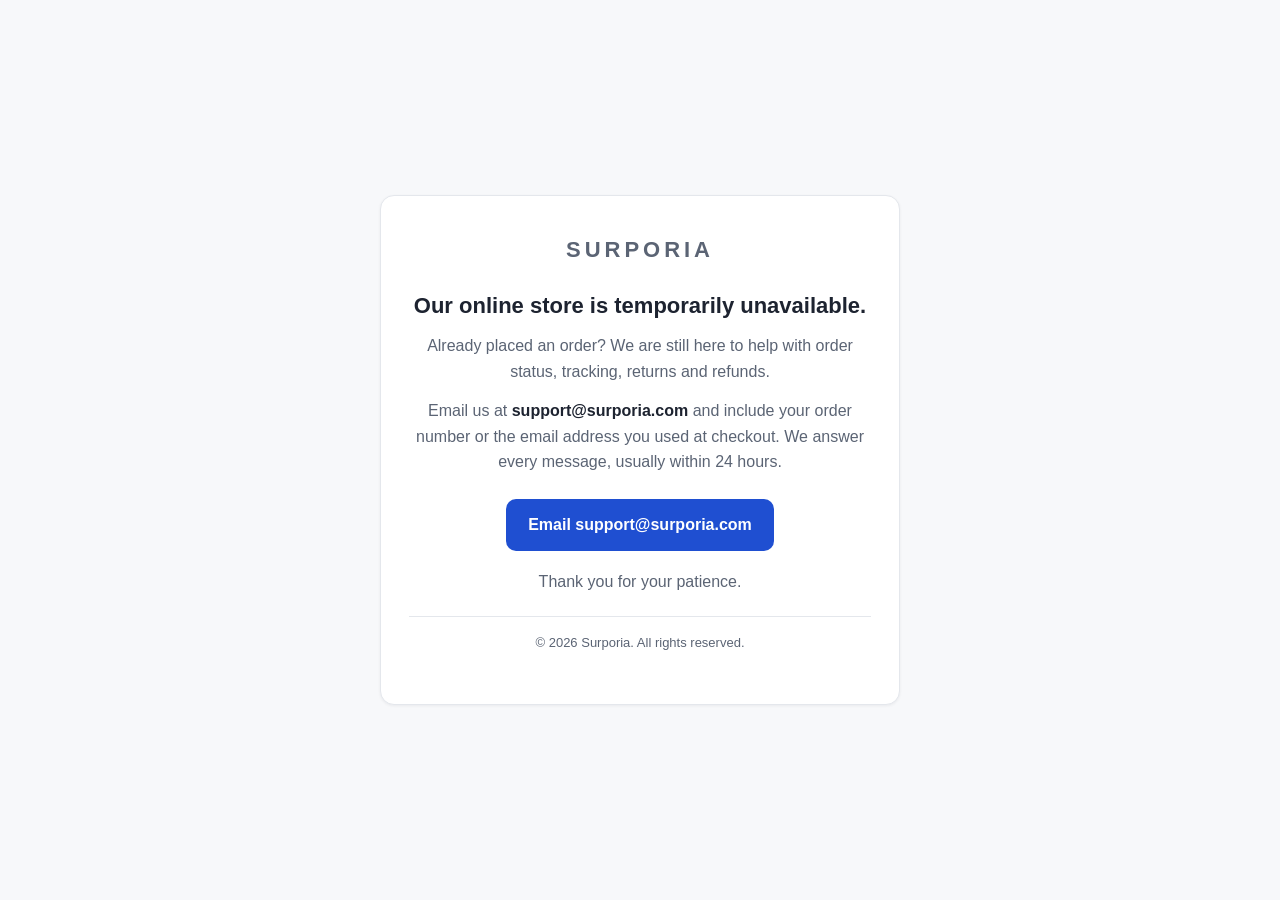
==== index.html @ 159be5b2 "Surporia support page while the store is offline Co-Authored-By: Claude Opus 5.5 <noreply@anthropic." ====
<!doctype html>
<html lang="en">
<head>
<meta charset="utf-8">
<meta name="viewport" content="width=device-width, initial-scale=1">
<title>Surporia | Customer Support</title>
<meta name="description" content="Surporia customer support. Email support@surporia.com about any order.">
<meta name="robots" content="noindex">
<style>
  :root { --ink:#1d2330; --muted:#5b6474; --line:#e4e7ec; --bg:#f7f8fa; --card:#ffffff; --accent:#1f4fd1; }
  * { box-sizing:border-box; }
  body { margin:0; background:var(--bg); color:var(--ink); font:16px/1.6 -apple-system,BlinkMacSystemFont,"Segoe UI",Roboto,Helvetica,Arial,sans-serif; }
  .wrap { min-height:100vh; display:flex; align-items:center; justify-content:center; padding:32px 16px; }
  .card { width:100%; max-width:520px; background:var(--card); border:1px solid var(--line); border-radius:14px; padding:36px 28px; text-align:center; box-shadow:0 1px 3px rgba(16,24,40,.06); }
  .brand { font-weight:700; letter-spacing:.18em; font-size:22px; margin:0 0 24px; }
  h1 { font-size:22px; line-height:1.35; margin:0 0 12px; }
  p { color:var(--muted); margin:0 0 14px; }
  .email { display:inline-block; margin:10px 0 18px; padding:13px 22px; background:var(--accent); color:#fff; text-decoration:none; border-radius:10px; font-weight:600; }
  .addr { font-weight:600; color:var(--ink); }
  .small { font-size:13px; color:var(--muted); margin-top:22px; border-top:1px solid var(--line); padding-top:16px; }
</style>
</head>
<body>
<main class="wrap">
  <div class="card">
    <p class="brand">SURPORIA</p>
    <h1>Our online store is temporarily unavailable.</h1>
    <p>Already placed an order? We are still here to help with order status, tracking, returns and refunds.</p>
    <p>Email us at <span class="addr">support@surporia.com</span> and include your order number or the email address you used at checkout. We answer every message, usually within 24 hours.</p>
    <a class="email" href="mailto:support@surporia.com?subject=Help%20with%20my%20Surporia%20order">Email support@surporia.com</a>
    <p>Thank you for your patience.</p>
    <p class="small">&copy; 2026 Surporia. All rights reserved.</p>
  </div>
</main>
</body>
</html>
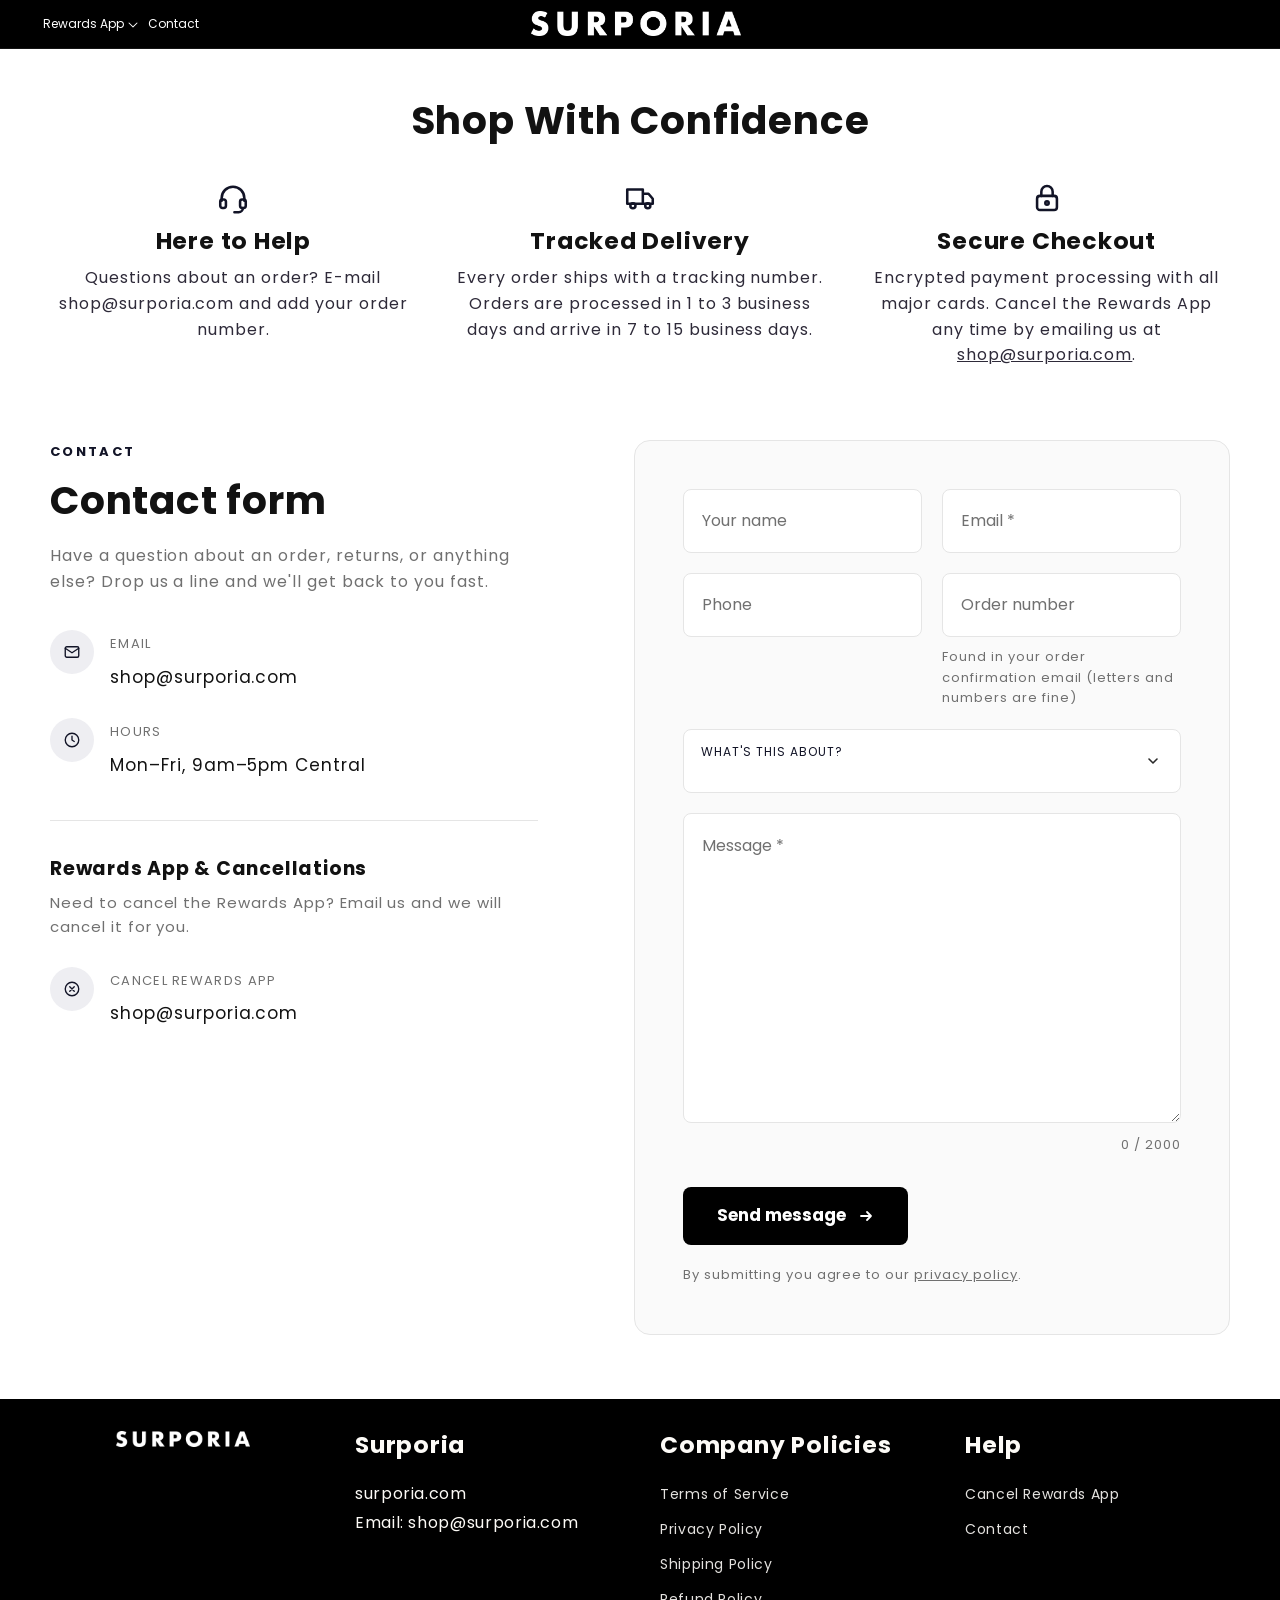
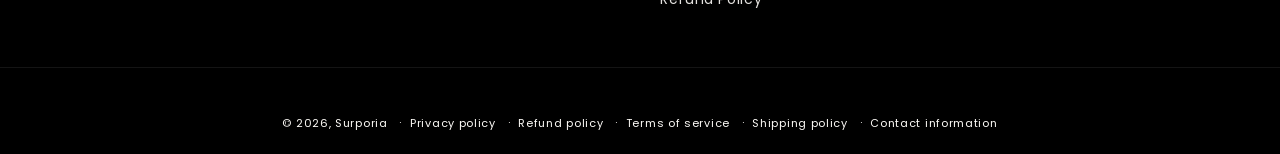
==== commit e870f16c: "Surporia site = the store's own contact page as the home page, plus its policy pages (owner 11-12: n" ====
--- a/index.html
+++ b/index.html
@@ -1,36 +1,232 @@
-<!doctype html>
-<html lang="en">
-<head>
-<meta charset="utf-8">
-<meta name="viewport" content="width=device-width, initial-scale=1">
-<title>Surporia | Customer Support</title>
-<meta name="description" content="Surporia customer support. Email support@surporia.com about any order.">
-<meta name="robots" content="noindex">
+<!DOCTYPE html>
+<html class="js" lang="en"><head><meta charset="utf-8"/><meta content="width=device-width, initial-scale=1" name="viewport"/><link data-precedence="default" href="/tb/contact.css" rel="stylesheet"/><title>Surporia | Contact us</title><meta content="https://surporia.com/" property="og:url"/><meta content="Surporia" property="og:site_name"/><meta content="Contact Surporia about an order, a return or anything else: send us a message or email shop@surporia.com." name="description"/><meta content="Surporia | Contact us" property="og:title"/><meta content="Contact Surporia about an order, a return or anything else: send us a message or email shop@surporia.com." property="og:description"/><meta content="website" property="og:type"/><meta content="light" name="color-scheme"/><link href="https://surporia.com/pages/contact" rel="canonical"/><link href="/os/brand/favicon.png" rel="icon" sizes="192x192" type="image/png"/><link href="/os/brand/favicon.png" rel="apple-touch-icon" sizes="192x192"/><style>@media (max-width:999px){html:not([data-rdy]) .lz{display:none!important}}</style></head><body><!--$--><div class="gradient link-btns--glow action-btns--glow" style="--header-height:97px;--screen-height:900px"><a class="skip-to-content-link button visually-hidden" href="/">
+      Skip to content
+    </a>
+<div class="shopify-section shopify-section-group-header-group section-header" id="shopify-section-sections--19456415957045__header">
+<svg class="hidden" xmlns="http://www.w3.org/2000/svg">
+<symbol fill="none" id="icon-search" viewbox="0 0 18 19">
+<path clip-rule="evenodd" d="M11.03 11.68A5.784 5.784 0 112.85 3.5a5.784 5.784 0 018.18 8.18zm.26 1.12a6.78 6.78 0 11.72-.7l5.4 5.4a.5.5 0 11-.71.7l-5.41-5.4z" fill="currentColor" fill-rule="evenodd"></path>
+</symbol>
+<symbol class="icon icon-close" fill="none" id="icon-reset" stroke="currentColor" viewbox="0 0 18 18">
+<circle cx="9" cy="9" r="8.5" stroke-opacity="0.2"></circle>
+<path d="M6.82972 6.82915L1.17193 1.17097" stroke-linecap="round" stroke-linejoin="round" transform="translate(5 5)"></path>
+<path d="M1.22896 6.88502L6.77288 1.11523" stroke-linecap="round" stroke-linejoin="round" transform="translate(5 5)"></path>
+</symbol>
+<symbol class="icon icon-close" fill="none" id="icon-close" viewbox="0 0 18 17">
+<path d="M.865 15.978a.5.5 0 00.707.707l7.433-7.431 7.579 7.282a.501.501 0 00.846-.37.5.5 0 00-.153-.351L9.712 8.546l7.417-7.416a.5.5 0 10-.707-.708L8.991 7.853 1.413.573a.5.5 0 10-.693.72l7.563 7.268-7.418 7.417z" fill="currentColor">
+</path></symbol>
+</svg>
+<style>.section-header .header-wrapper,.section-header .menu-drawer,.section-header .menu-drawer__submenu,.section-header .header__submenu{--color-foreground:255,255,255;--color-background:0,0,0;--gradient-background:#000000;background:#000000;color:#fff}.section-header .header__menu-item,.section-header .header__icon,.section-header .menu-drawer__menu-item,.section-header .menu-drawer__close-button,.section-header .menu-drawer__title{color:#fff}.section-header .header__heading-logo{filter:brightness(0) invert(1)}.section-header .header__submenu{border-color:rgba(255,255,255,.18);width:max-content;min-width:20rem}.section-header .header__inline-menu .header__menu-item{white-space:nowrap}@media (min-width:1200px){.section-header .header__inline-menu .list-menu--inline{flex-wrap:nowrap}.section-header .header .header__heading-link{max-width:21rem}.section-header .header__inline-menu .header__menu-item--main{padding-left:.5rem;padding-right:.5rem;font-size:1.2rem;letter-spacing:0}.section-header .header__inline-menu details>.header__menu-item--main{padding-right:1.9rem}.section-header .header__inline-menu details>.header__menu-item--main .icon-caret{right:.5rem}}@media (min-width:1366px){.section-header .header__inline-menu .header__menu-item--main{padding-left:.7rem;padding-right:.7rem;font-size:1.3rem;letter-spacing:.02rem}.section-header .header__inline-menu details>.header__menu-item--main{padding-right:2.2rem}.section-header .header__inline-menu details>.header__menu-item--main .icon-caret{right:.6rem}}@media (min-width:1440px){.section-header .header__inline-menu .header__menu-item--main{padding-left:.75rem;padding-right:.75rem;font-size:1.35rem;letter-spacing:.03rem}.section-header .header__inline-menu details>.header__menu-item--main{padding-right:2.3rem}}</style><sticky-header class="header-wrapper color-background-1 gradient header-wrapper--border-bottom" data-sticky-type="on-scroll-up">
+<header class="header header--middle-center header--mobile-center page-width header--has-menu"><header-drawer data-breakpoint="tablet" data-desktop-type="dropdown">
+<details class="menu-drawer-container" id="Details-menu-drawer-container">
+<summary aria-controls="menu-drawer" aria-expanded="false" aria-label="Menu" class="header__icon header__icon--menu header__icon--summary link focus-inset" role="button">
+<span>
+<svg aria-hidden="true" class="icon icon-hamburger" fill="none" focusable="false" viewbox="0 0 18 16" xmlns="http://www.w3.org/2000/svg">
+<path d="M1 .5a.5.5 0 100 1h15.71a.5.5 0 000-1H1zM.5 8a.5.5 0 01.5-.5h15.71a.5.5 0 010 1H1A.5.5 0 01.5 8zm0 7a.5.5 0 01.5-.5h15.71a.5.5 0 010 1H1a.5.5 0 01-.5-.5z" fill="currentColor">
+</path></svg>
+<svg aria-hidden="true" class="icon icon-close" fill="none" focusable="false" viewbox="0 0 18 17" xmlns="http://www.w3.org/2000/svg">
+<path d="M.865 15.978a.5.5 0 00.707.707l7.433-7.431 7.579 7.282a.501.501 0 00.846-.37.5.5 0 00-.153-.351L9.712 8.546l7.417-7.416a.5.5 0 10-.707-.708L8.991 7.853 1.413.573a.5.5 0 10-.693.72l7.563 7.268-7.418 7.417z" fill="currentColor">
+</path></svg>
+</span>
+</summary>
+<div class="gradient menu-drawer motion-reduce color-background-1" id="menu-drawer" tabindex="-1">
+<div class="menu-drawer__inner-container">
+<div class="menu-drawer__mobile-content menu-drawer__title-and-close-btn">
+<h3 class="menu-drawer__title">Menu</h3>
+<button class="menu-drawer__close-btn menu-drawer__close-menu-btn header__icon header__icon--menu header__icon--summary link focus-inset">
+<svg aria-hidden="true" class="icon icon-close" fill="none" focusable="false" viewbox="0 0 18 17" xmlns="http://www.w3.org/2000/svg">
+<path d="M.865 15.978a.5.5 0 00.707.707l7.433-7.431 7.579 7.282a.501.501 0 00.846-.37.5.5 0 00-.153-.351L9.712 8.546l7.417-7.416a.5.5 0 10-.707-.708L8.991 7.853 1.413.573a.5.5 0 10-.693.72l7.563 7.268-7.418 7.417z" fill="currentColor">
+</path></svg>
+</button>
+</div>
+<div class="menu-drawer__navigation-container">
+<nav class="menu-drawer__navigation">
+<ul class="menu-drawer__menu has-submenu list-menu" role="list"><li class="lz"><details id="Details-menu-drawer-menu-item-3"><summary class="menu-drawer__menu-item list-menu__item link link--text focus-inset">Rewards App<svg aria-hidden="true" class="icon icon-arrow" fill="none" focusable="false" viewbox="0 0 14 10" xmlns="http://www.w3.org/2000/svg"><path clip-rule="evenodd" d="M8.537.808a.5.5 0 01.817-.162l4 4a.5.5 0 010 .708l-4 4a.5.5 0 11-.708-.708L11.793 5.5H1a.5.5 0 010-1h10.793L8.646 1.354a.5.5 0 01-.109-.546z" fill="currentColor" fill-rule="evenodd"></path></svg><svg aria-hidden="true" class="icon icon-caret" focusable="false" viewbox="0 0 10 6"><path clip-rule="evenodd" d="M9.354.646a.5.5 0 00-.708 0L5 4.293 1.354.646a.5.5 0 00-.708.708l4 4a.5.5 0 00.708 0l4-4a.5.5 0 000-.708z" fill="currentColor" fill-rule="evenodd"></path></svg></summary><div class="menu-drawer__submenu has-submenu gradient motion-reduce" id="link-rewards-app" tabindex="-1"><div class="menu-drawer__inner-submenu"><button aria-expanded="true" class="menu-drawer__close-button link link--text focus-inset"><svg aria-hidden="true" class="icon icon-arrow" fill="none" focusable="false" viewbox="0 0 14 10" xmlns="http://www.w3.org/2000/svg"><path clip-rule="evenodd" d="M8.537.808a.5.5 0 01.817-.162l4 4a.5.5 0 010 .708l-4 4a.5.5 0 11-.708-.708L11.793 5.5H1a.5.5 0 010-1h10.793L8.646 1.354a.5.5 0 01-.109-.546z" fill="currentColor" fill-rule="evenodd"></path></svg>Rewards App</button><ul class="menu-drawer__menu list-menu" role="list" tabindex="-1"><li><a class="menu-drawer__menu-item link link--text list-menu__item focus-inset" href="mailto:shop@surporia.com?subject=Cancel%20Rewards%20App">Cancel Rewards App</a></li></ul></div></div></details></li><li><a class="menu-drawer__menu-item list-menu__item link link--text focus-inset" href="/">Contact</a></li></ul>
+</nav>
+<div class="menu-drawer__utility-links"><ul class="list list-social list-unstyled" role="list"></ul>
+</div>
+</div>
+</div>
+</div>
+</details>
+</header-drawer>
+<nav class="header__inline-menu">
+<ul class="list-menu list-menu--inline" role="list"><li class="lz"><header-menu><details id="Details-HeaderMenu-3"><summary class="header__menu-item header__menu-item--main list-menu__item link focus-inset"><span>Rewards App</span><svg aria-hidden="true" class="icon icon-caret" focusable="false" viewbox="0 0 10 6"><path clip-rule="evenodd" d="M9.354.646a.5.5 0 00-.708 0L5 4.293 1.354.646a.5.5 0 00-.708.708l4 4a.5.5 0 00.708 0l4-4a.5.5 0 000-.708z" fill="currentColor" fill-rule="evenodd"></path></svg></summary><ul class="header__submenu list-menu list-menu--disclosure gradient caption-large motion-reduce global-settings-popup" id="HeaderMenu-MenuList-3" role="list" tabindex="-1"><li><a class="header__menu-item list-menu__item link link--text focus-inset caption-large" href="mailto:shop@surporia.com?subject=Cancel%20Rewards%20App">Cancel Rewards App</a></li></ul></details></header-menu></li><li><a class="header__menu-item header__menu-item--main list-menu__item link link--text focus-inset" href="/"><span>Contact</span></a></li></ul>
+</nav>
+<a class="header__heading-link link link--text focus-inset media media--transparent ratio" href="/" style="--ratio-percent: 11.84%"><img alt="Surporia" class="header__heading-logo header__heading-logo--main" height="31" src="/os/brand/surporia-wordmark.png" width="268"/>
+</a><div class="header__icons">
+
+</div>
+</header>
+</sticky-header>
+</div>
+<main class="content-for-layout focus-none" id="MainContent" role="main" tabindex="-1"><style>
+.os-confidence { padding: 36px 0 0; color: rgb(46, 42, 57); }
+.os-confidence__title { margin: 0; text-align: center; }
+.os-confidence__cols { display: grid; grid-template-columns: 1fr; gap: 30px; padding: 27px 0; }
+.os-confidence__col { text-align: center; }
+.os-confidence__icon { display: inline-flex; width: 34px; height: 34px; margin: 0 0 12px; color: #121427; }
+.os-confidence__icon svg { width: 100%; height: 100%; }
+.os-confidence__col h3 { margin: 0 0 10px; }
+.os-confidence__col p { margin: 0; line-height: 1.6; }
+.os-confidence__col a { color: inherit; text-decoration: underline; }
+.os-contact { padding: 27px 0 48px; }
+.os-contact__grid { display: grid; grid-template-columns: 1fr; gap: 40px; align-items: start; }
+.os-contact__eyebrow { margin: 0 0 14px; font-size: 13px; font-weight: 700; letter-spacing: .18em; text-transform: uppercase; color: #121427; }
+.os-contact__title { margin: 0 0 18px; }
+.os-contact__intro { margin: 0 0 36px; color: #707070; font-size: 16px; line-height: 1.6; }
+.os-contact__rows { list-style: none; margin: 0; padding: 0; display: grid; gap: 26px; }
+.os-contact__row { display: flex; gap: 16px; align-items: flex-start; }
+.os-contact__icon { flex: 0 0 44px; width: 44px; height: 44px; border-radius: 50%; background: #eeeef2; color: #121427; display: flex; align-items: center; justify-content: center; }
+.os-contact__icon svg { width: 18px; height: 18px; }
+.os-contact__label { display: block; margin: 2px 0 6px; font-size: 13px; letter-spacing: .1em; text-transform: uppercase; color: #707070; }
+.os-contact__value { display: block; font-size: 17px; color: rgb(var(--color-foreground, 18, 18, 18)); text-decoration: none; word-break: break-word; }
+a.os-contact__value:hover { text-decoration: underline; }
+.os-contact__divider { border: 0; border-top: 1px solid #e5e5e5; margin: 40px 0 36px; }
+.os-contact__subtitle { margin: 0 0 10px; font-size: 19px; }
+.os-contact__subtext { margin: 0 0 28px; color: #707070; font-size: 15px; line-height: 1.6; }
+.os-contact__card { background: #fafafa; border: 1px solid #e5e5e5; border-radius: 16px; padding: 24px; }
+.os-contact__pair { display: grid; grid-template-columns: 1fr; gap: 20px; margin-bottom: 20px; }
+.os-contact__input, .os-contact__select select, .os-contact__textarea { width: 100%; box-sizing: border-box; background: #ffffff; border: 1px solid #e5e5e5; border-radius: 8px; font: inherit; font-size: 16px; color: rgb(18, 18, 18); outline: none; box-shadow: none; }
+.os-contact__input:focus, .os-contact__select select:focus, .os-contact__textarea:focus { border-color: #121427; }
+.os-contact__input { height: 64px; padding: 0 18px; }
+.os-contact__input::placeholder, .os-contact__textarea::placeholder { color: #707070; opacity: 1; }
+.os-contact__help { margin: 10px 0 0; font-size: 13px; line-height: 1.6; color: #707070; }
+.os-contact__select { position: relative; display: block; margin-bottom: 20px; }
+.os-contact__select span { position: absolute; top: 12px; left: 18px; font-size: 12px; letter-spacing: .08em; text-transform: uppercase; color: #121427; pointer-events: none; }
+.os-contact__select select { height: 64px; padding: 24px 44px 6px 18px; appearance: none; -webkit-appearance: none; cursor: pointer; }
+.os-contact__select svg { position: absolute; right: 22px; top: 50%; width: 12px; height: 12px; margin-top: -6px; pointer-events: none; }
+.os-contact__textarea { min-height: 310px; padding: 18px; resize: vertical; display: block; }
+.os-contact__count { margin: 10px 0 0; text-align: right; font-size: 13px; color: #707070; }
+.os-contact__send { margin-top: 30px; display: inline-flex; align-items: center; gap: 12px; min-height: 58px; padding: 0 34px; border: 0; border-radius: 8px; background: #000000; color: #ffffff; font: inherit; font-size: 17px; font-weight: 700; cursor: pointer; }
+.os-contact__send:disabled { opacity: .6; cursor: default; }
+.os-contact__send svg { width: 16px; height: 16px; }
+.os-contact__privacy { margin: 18px 0 0; font-size: 13px; color: #707070; }
+.os-contact__privacy a { color: inherit; text-decoration: underline; }
+.os-contact__status { margin: 0 0 20px; padding: 14px 18px; border-radius: 8px; font-size: 15px; line-height: 1.6; }
+.os-contact__status[hidden] { display: none; }
+.os-contact__status--ok { margin: 0; background: #f2ffed; border: 1px solid #28c100; }
+.os-contact__status--error { background: #fff5f5; border: 1px solid #ff0000; }
+.os-contact__status a { color: inherit; text-decoration: underline; }
+.os-contact .visually-hidden { position: absolute !important; width: 1px; height: 1px; overflow: hidden; clip: rect(0 0 0 0); white-space: nowrap; }
+.os-contact__trap { position: absolute; left: -10000px; width: 1px; height: 1px; overflow: hidden; }
+@media screen and (min-width: 750px) {
+  .os-confidence { padding-top: 48px; }
+  .os-confidence__cols { grid-template-columns: repeat(3, 1fr); gap: 40px; padding: 36px 0; }
+  .os-contact { padding: 36px 0 64px; }
+  .os-contact__card { padding: 48px; }
+  .os-contact__pair { grid-template-columns: 1fr 1fr; }
+}
+@media screen and (min-width: 990px) {
+  .os-contact__grid { grid-template-columns: 1fr 1.22fr; gap: 96px; }
+  .os-contact__grid--info-only { grid-template-columns: 1fr; max-width: 640px; }
+}
+</style><section class="os-confidence"><div class="page-width"><h2 class="os-confidence__title h1">Shop With Confidence</h2><div class="os-confidence__cols"><div class="os-confidence__col"><span class="os-confidence__icon"><svg aria-hidden="true" fill="none" stroke="currentColor" stroke-linecap="round" stroke-linejoin="round" stroke-width="1.8" viewbox="0 0 24 24"><path d="M4 14v-2a8 8 0 0 1 16 0v2"></path><rect height="6" rx="1.5" width="4" x="3" y="13"></rect><rect height="6" rx="1.5" width="4" x="17" y="13"></rect><path d="M19 19a3 3 0 0 1-3 3h-3"></path></svg></span><h3 class="h3">Here to Help</h3><p>Questions about an order? E-mail shop@surporia.com and add your order number.</p></div><div class="os-confidence__col"><span class="os-confidence__icon"><svg aria-hidden="true" fill="none" stroke="currentColor" stroke-linecap="round" stroke-linejoin="round" stroke-width="1.8" viewbox="0 0 24 24"><path d="M3 6h11v10H3zM14 9h4l3 3.5V16h-7"></path><circle cx="7" cy="17.5" r="1.8"></circle><circle cx="17.5" cy="17.5" r="1.8"></circle></svg></span><h3 class="h3">Tracked Delivery</h3><p>Every order ships with a tracking number. Orders are processed in 1 to 3 business days and arrive in 7 to 15 business days.</p></div><div class="os-confidence__col"><span class="os-confidence__icon"><svg aria-hidden="true" fill="none" stroke="currentColor" stroke-linecap="round" stroke-linejoin="round" stroke-width="1.8" viewbox="0 0 24 24"><rect height="10" rx="2" width="14" x="5" y="10.5"></rect><path d="M8 10.5V7.5a4 4 0 0 1 8 0v3"></path><circle cx="12" cy="15.5" r="1.2"></circle></svg></span><h3 class="h3">Secure Checkout</h3><p>Encrypted payment processing with all major cards.<span class="lz"> Cancel the Rewards App any time by emailing us at <a href="mailto:shop@surporia.com?subject=Cancel%20Rewards%20App">shop@surporia.com</a>.</span></p></div></div></div></section><section class="os-contact"><div class="page-width"><div class="os-contact__grid"><div class="os-contact__info"><p class="os-contact__eyebrow">Contact</p><h2 class="os-contact__title h1">Contact form</h2><p class="os-contact__intro">Have a question about an order, returns, or anything else? Drop us a line and we'll get back to you fast.</p><ul class="os-contact__rows" role="list"><li class="os-contact__row"><span aria-hidden="true" class="os-contact__icon"><svg aria-hidden="true" fill="none" stroke="currentColor" stroke-linecap="round" stroke-linejoin="round" stroke-width="1.8" viewbox="0 0 24 24"><rect height="14" rx="2" width="18" x="3" y="5"></rect><path d="m3 7 9 6 9-6"></path></svg></span><span><span class="os-contact__label">Email</span> <a class="os-contact__value" href="mailto:shop@surporia.com">shop@surporia.com</a></span></li><li class="os-contact__row"><span aria-hidden="true" class="os-contact__icon"><svg aria-hidden="true" fill="none" stroke="currentColor" stroke-linecap="round" stroke-linejoin="round" stroke-width="1.8" viewbox="0 0 24 24"><circle cx="12" cy="12" r="9"></circle><path d="M12 7v5l3 2"></path></svg></span><span><span class="os-contact__label">Hours</span> <span class="os-contact__value">Mon–Fri, 9am–5pm Central</span></span></li></ul><hr class="os-contact__divider"/><h3 class="os-contact__subtitle lz">Rewards App &amp; Cancellations</h3><p class="os-contact__subtext lz">Need to cancel the Rewards App? Email us and we will cancel it for you.</p><ul class="os-contact__rows" role="list"><li class="os-contact__row lz"><span aria-hidden="true" class="os-contact__icon"><svg aria-hidden="true" fill="none" stroke="currentColor" stroke-linecap="round" stroke-linejoin="round" stroke-width="1.8" viewbox="0 0 24 24"><circle cx="12" cy="12" r="9"></circle><path d="m9 9 6 6M15 9l-6 6"></path></svg></span><span><span class="os-contact__label">Cancel Rewards App</span> <a class="os-contact__value" href="mailto:shop@surporia.com?subject=Cancel%20Rewards%20App">shop@surporia.com</a></span></li></ul></div><div class="os-contact__card"><form action="mailto:shop@surporia.com" class="os-contact__form" data-contact-form="" id="ContactForm" method="post"><p class="os-contact__status" data-contact-status="" hidden=""></p><div class="os-contact__pair"><div><label class="visually-hidden" for="ContactForm-name">Your name</label><input autocomplete="name" class="os-contact__input" id="ContactForm-name" name="name" placeholder="Your name" type="text"/></div><div><label class="visually-hidden" for="ContactForm-email">Email *</label><input aria-required="true" autocapitalize="off" autocomplete="email" class="os-contact__input" id="ContactForm-email" name="email" placeholder="Email *" required="" spellcheck="false" type="email"/></div></div><div class="os-contact__pair"><div><label class="visually-hidden" for="ContactForm-phone">Phone</label><input autocomplete="tel" class="os-contact__input" id="ContactForm-phone" name="phone" pattern="[0-9\-\+\(\) ]*" placeholder="Phone" type="tel"/></div><div><label class="visually-hidden" for="ContactForm-order">Order number</label><input autocomplete="off" class="os-contact__input" id="ContactForm-order" name="order" placeholder="Order number" type="text"/><p class="os-contact__help">Found in your order confirmation email (letters and numbers are fine)</p></div></div><label class="os-contact__select" for="ContactForm-topic"><span>What's this about?</span><select id="ContactForm-topic" name="topic"><option value=""></option><option value="Order status">Order status</option><option value="Returns &amp; refunds">Returns &amp; refunds</option><option class="lz" value="Rewards App &amp; cancellation">Rewards App &amp; cancellation</option><option value="Something else">Something else</option></select><svg aria-hidden="true" fill="none" stroke="currentColor" stroke-linecap="round" stroke-linejoin="round" stroke-width="1.6" viewbox="0 0 12 12"><path d="m2 4 4 4 4-4"></path></svg></label><label class="visually-hidden" for="ContactForm-message">Message *</label><textarea aria-required="true" class="os-contact__textarea" id="ContactForm-message" maxlength="2000" name="message" placeholder="Message *" required=""></textarea><p aria-live="polite" class="os-contact__count" data-contact-count="">0 / 2000</p><div aria-hidden="true" class="os-contact__trap"><label for="ContactForm-website">Leave this field empty</label><input autocomplete="off" id="ContactForm-website" name="website" tabindex="-1" type="text"/></div><button class="os-contact__send" type="submit">Send message<svg aria-hidden="true" fill="none" stroke="currentColor" stroke-linecap="round" stroke-linejoin="round" stroke-width="1.8" viewbox="0 0 16 16"><path d="M3 8h10M9 4l4 4-4 4"></path></svg></button><p class="os-contact__privacy">By submitting you agree to our <a href="/policies/privacy-policy">privacy policy</a>.</p></form></div></div></div></section></main>
+<div class="shopify-section shopify-section-group-footer-group" id="shopify-section-sections--19456415924277__footer">
+<footer class="footer surporia-store-footer">
 <style>
-  :root { --ink:#1d2330; --muted:#5b6474; --line:#e4e7ec; --bg:#f7f8fa; --card:#ffffff; --accent:#1f4fd1; }
-  * { box-sizing:border-box; }
-  body { margin:0; background:var(--bg); color:var(--ink); font:16px/1.6 -apple-system,BlinkMacSystemFont,"Segoe UI",Roboto,Helvetica,Arial,sans-serif; }
-  .wrap { min-height:100vh; display:flex; align-items:center; justify-content:center; padding:32px 16px; }
-  .card { width:100%; max-width:520px; background:var(--card); border:1px solid var(--line); border-radius:14px; padding:36px 28px; text-align:center; box-shadow:0 1px 3px rgba(16,24,40,.06); }
-  .brand { font-weight:700; letter-spacing:.18em; font-size:22px; margin:0 0 24px; }
-  h1 { font-size:22px; line-height:1.35; margin:0 0 12px; }
-  p { color:var(--muted); margin:0 0 14px; }
-  .email { display:inline-block; margin:10px 0 18px; padding:13px 22px; background:var(--accent); color:#fff; text-decoration:none; border-radius:10px; font-weight:600; }
-  .addr { font-weight:600; color:var(--ink); }
-  .small { font-size:13px; color:var(--muted); margin-top:22px; border-top:1px solid var(--line); padding-top:16px; }
+.surporia-store-footer {
+  --color-foreground: 253, 251, 247;
+  --color-background: 0, 0, 0;
+  --grid-desktop-horizontal-spacing: 40px;
+  --grid-mobile-horizontal-spacing: 20px;
+  --font-heading-scale: 1.3;
+  margin: 0;
+  padding: 0 0 20px;
+  background: #000000;
+  color: #fdfbf7;
+  font-family: Poppins, sans-serif;
+  font-size: 16px;
+  font-style: normal;
+  font-weight: 400;
+  line-height: 1.8;
+  letter-spacing: .04em;
+}
+.surporia-store-footer .store-footer-main { padding-top: 32px; border-bottom: 1px solid rgba(253,251,247,.08); }
+.surporia-store-footer .page-width { max-width: 1400px; margin: 0 auto; padding-left: 50px; padding-right: 50px; }
+.surporia-store-footer .footer-block__heading { color: #fdfbf7; font-family: Poppins, sans-serif; font-weight: 700; }
+.surporia-store-footer .rte a,
+.surporia-store-footer .rte a:visited,
+.surporia-store-footer .rte a:hover { color: #fdfbf7; }
+.surporia-store-footer .footer-block__image-wrapper { max-width: min(100%, 134px); border: 0; border-radius: 0; }
+.surporia-store-footer .footer-block__image-wrapper img { width: 100%; height: auto; border-radius: 0; filter: brightness(0) invert(1); }
+.surporia-store-footer .footer__content-bottom { border-top: 0; }
+@media screen and (max-width: 749px) {
+  .surporia-store-footer { padding-bottom: 15px; font-size: 15px; }
+  .surporia-store-footer .store-footer-main { padding-top: 24px; }
+  .surporia-store-footer .page-width { padding-left: 15px; padding-right: 15px; }
+}
 </style>
-</head>
-<body>
-<main class="wrap">
-  <div class="card">
-    <p class="brand">SURPORIA</p>
-    <h1>Our online store is temporarily unavailable.</h1>
-    <p>Already placed an order? We are still here to help with order status, tracking, returns and refunds.</p>
-    <p>Email us at <span class="addr">support@surporia.com</span> and include your order number or the email address you used at checkout. We answer every message, usually within 24 hours.</p>
-    <a class="email" href="mailto:support@surporia.com?subject=Help%20with%20my%20Surporia%20order">Email support@surporia.com</a>
-    <p>Thank you for your patience.</p>
-    <p class="small">&copy; 2026 Surporia. All rights reserved.</p>
-  </div>
-</main>
-</body>
-</html>
+<div class="store-footer-main">
+<div class="footer__content-top page-width"><div class="footer__blocks-wrapper grid">
+<div class="footer-block grid__item footer-block--desktop-3 footer-block--mobile-2">
+<div class="footer-block__details-content footer-block-image center"><div class="footer-block__image-wrapper global-media-settings">
+<img alt="Surporia" height="176" loading="lazy" src="/os/brand/surporia-wordmark.png" width="1487"/>
+</div></div>
+</div>
+<div class="footer-block grid__item footer-block--desktop-3 footer-block--mobile-2">
+<h2 class="footer-block__heading">Surporia</h2>
+<div class="footer-block__details-content rte"><p><a href="https://surporia.com">surporia.com</a><br/>Email: shop@surporia.com</p></div>
+</div>
+<div class="footer-block grid__item footer-block--menu footer-block--desktop-3 footer-block--mobile-2">
+<h2 class="footer-block__heading">Company Policies</h2>
+<ul class="footer-block__details-content list-unstyled">
+<li><a class="link link--text list-menu__item list-menu__item--link" href="/policies/terms-of-service">Terms of Service</a></li>
+<li><a class="link link--text list-menu__item list-menu__item--link" href="/policies/privacy-policy">Privacy Policy</a></li>
+<li><a class="link link--text list-menu__item list-menu__item--link" href="/policies/shipping-policy">Shipping Policy</a></li>
+<li><a class="link link--text list-menu__item list-menu__item--link" href="/policies/refund-policy">Refund Policy</a></li>
+
+</ul>
+</div>
+<div class="footer-block grid__item footer-block--menu footer-block--desktop-3 footer-block--mobile-2">
+<h2 class="footer-block__heading">Help</h2>
+<ul class="footer-block__details-content list-unstyled">
+<li class="lz"><a class="link link--text list-menu__item list-menu__item--link" href="mailto:shop@surporia.com?subject=Cancel%20Rewards%20App">Cancel Rewards App</a></li>
+
+<li><a class="link link--text list-menu__item list-menu__item--link" href="/">Contact</a></li>
+
+</ul>
+</div>
+</div></div>
+</div>
+<div class="footer__content-bottom">
+<div class="footer__content-bottom-wrapper page-width"><div class="footer__column footer__localization isolate"></div><div class="footer__column footer__column--info"></div></div>
+<div class="footer__content-bottom-wrapper page-width"><div class="footer__copyright caption">
+<small class="copyright__content">© 2026, <a href="/">Surporia</a></small>
+<ul class="policies list-unstyled">
+<li><small class="copyright__content"><a href="/policies/privacy-policy">Privacy policy</a></small></li>
+<li><small class="copyright__content"><a href="/policies/refund-policy">Refund policy</a></small></li>
+<li><small class="copyright__content"><a href="/policies/terms-of-service">Terms of service</a></small></li>
+<li><small class="copyright__content"><a href="/policies/shipping-policy">Shipping policy</a></small></li>
+<li><small class="copyright__content"><a href="/policies/contact-information">Contact information</a></small></li>
+</ul>
+</div></div>
+</div>
+</footer>
+</div>
+<ul hidden="">
+<li id="a11y-refresh-page-message">Choosing a selection results in a full page refresh.</li>
+<li id="a11y-new-window-message">Opens in a new window.</li>
+</ul>
+<div class="shopify-block shopify-app-block" id="shopify-block-ANGtrVkhGc2dNU1FHT__1143683040400472741">
+</div><div class="shopify-block shopify-app-block" id="shopify-block-AbmR4ZVhWZXJvS2NJQ__2786716548061469553">
+</div><div class="shopify-block shopify-app-block" id="shopify-block-Aa3VDWldqR2hLcjJYa__17931597366502870179">
+</div>
+<style>main .rte a,main .rte span{overflow-wrap:anywhere}@media (min-width:750px) and (max-width:989px){.card__heading,.card__heading a{font-size:1.25rem;letter-spacing:0;word-break:normal;overflow-wrap:normal}.icon-with-text .h4{font-size:1.15rem;letter-spacing:0;word-break:normal;overflow-wrap:normal}}@media (min-width:990px) and (max-width:1199px){.header__inline-menu .header__menu-item{padding-left:.7rem;padding-right:.7rem;font-size:1.25rem;letter-spacing:.02em;white-space:nowrap}}</style></div><!--/$--><script>
+(function(){
+  var f=document.getElementById('ContactForm'); if(!f) return;
+  var msg=f.querySelector('textarea[name=message]'), cnt=f.querySelector('[data-contact-count]');
+  if(msg&&cnt){var up=function(){cnt.textContent=msg.value.length+' / 2000';}; msg.addEventListener('input',up); up();}
+  f.addEventListener('submit',function(e){
+    e.preventDefault();
+    var v=function(n){var el=f.querySelector('[name='+n+']'); return el?(el.value||'').trim():'';};
+    if(!v('email')||!v('message')){ if(f.reportValidity) f.reportValidity(); return; }
+    var topic=v('topic'), subj='Surporia'+(topic?' - '+topic:'')+(v('order')?' - order '+v('order'):'');
+    var body='Name: '+v('name')+'\nEmail: '+v('email')+'\nPhone: '+v('phone')+'\nOrder number: '+v('order')+'\n\n'+v('message');
+    window.location.href='mailto:shop@surporia.com?subject='+encodeURIComponent(subj)+'&body='+encodeURIComponent(body);
+    var st=f.querySelector('[data-contact-status]');
+    if(!st){st=document.createElement('p'); st.setAttribute('data-contact-status',''); st.className='os-contact__status os-contact__status--ok'; st.style.marginTop='12px'; var b=f.querySelector('button[type=submit]'); (b&&b.parentNode?b.parentNode:f).insertBefore(st,b?b.nextSibling:null);}
+    if(st){st.hidden=false; st.textContent='Your email app is opening with your message. If it does not open, email us at shop@surporia.com.';}
+  });
+})();
+</script></body></html>
--- a/tb/contact.css
+++ b/tb/contact.css
@@ -0,0 +1,4819 @@
+
+
+        @font-face {
+  font-family: Poppins;
+  font-weight: 400;
+  font-style: normal;
+  font-display: swap;
+  src: url("/tb/a/8c6f14d233877b3c.woff2") format("woff2"),
+       url("/tb/a/e5d21c5c3d637097.woff") format("woff");
+}
+
+        @font-face {
+  font-family: Poppins;
+  font-weight: 700;
+  font-style: normal;
+  font-display: swap;
+  src: url("/tb/a/c4e998f88f274929.woff2") format("woff2"),
+       url("/tb/a/b07cdeb9d4cbd90a.woff") format("woff");
+}
+
+        @font-face {
+  font-family: Poppins;
+  font-weight: 400;
+  font-style: italic;
+  font-display: swap;
+  src: url("/tb/a/98f3dfb2c5ac709b.woff2") format("woff2"),
+       url("/tb/a/14dd7de1300195ea.woff") format("woff");
+}
+
+        @font-face {
+  font-family: Poppins;
+  font-weight: 700;
+  font-style: italic;
+  font-display: swap;
+  src: url("/tb/a/545ae6e4bda0e442.woff2") format("woff2"),
+       url("/tb/a/654d84c994397fd0.woff") format("woff");
+}
+
+
+        :root {
+          --font-body-family: Poppins, sans-serif;
+          --font-body-style: normal;
+          --font-body-weight: 400;
+          --font-body-weight-bold: 700;
+        }
+
+
+
+        @font-face {
+  font-family: Poppins;
+  font-weight: 700;
+  font-style: normal;
+  font-display: swap;
+  src: url("/tb/a/c4e998f88f274929.woff2") format("woff2"),
+       url("/tb/a/b07cdeb9d4cbd90a.woff") format("woff");
+}
+
+        :root {
+          --font-heading-family: Poppins, sans-serif;
+          --font-heading-style: normal;
+          --font-heading-weight: 700;
+        }
+
+
+      :root {
+        --font-body-scale: 1.0;
+        --font-heading-scale: 1.3;
+        --font-heading-line-height: 0.3;
+        --font-heading-letter-spacing: 0.06rem;
+
+        --color-base-text: 18, 18, 18;
+        --color-shadow: 18, 18, 18;
+        --color-base-background-1: 255, 255, 255;
+        --color-base-background-2: 243, 243, 243;
+        --color-base-solid-button-labels: 255, 255, 255;
+        --color-base-outline-button-labels: 18, 18, 18;
+        --color-base-accent-1: 0, 0, 0;
+        --color-base-accent-2: 0, 0, 0;
+        --payment-terms-background-color: #ffffff;
+
+        --gradient-base-background-1: #ffffff;
+        --gradient-base-background-2: #f3f3f3;
+        --gradient-base-accent-1: #000000;
+        --gradient-base-accent-2: linear-gradient(54deg, rgba(18, 18, 18, 1) 14%, rgba(105, 14, 14, 1) 85%);
+
+        --media-padding: px;
+        --media-border-opacity: 0.1;
+        --media-border-width: 0px;
+        --media-radius: 12px;
+        --media-shadow-opacity: 0.0;
+        --media-shadow-horizontal-offset: 0px;
+        --media-shadow-vertical-offset: 0px;
+        --media-shadow-blur-radius: 20px;
+        --media-shadow-visible: 0;
+
+        --page-width: 140rem;
+        --page-width-margin: 0rem;
+
+        --product-card-image-padding: 0.0rem;
+        --product-card-corner-radius: 1.2rem;
+        --product-card-text-alignment: center;
+        --product-card-border-width: 0.0rem;
+        --product-card-border-opacity: 0.1;
+        --product-card-shadow-opacity: 0.1;
+        --product-card-shadow-visible: 1;
+        --product-card-shadow-horizontal-offset: 0.2rem;
+        --product-card-shadow-vertical-offset: 0.6rem;
+        --product-card-shadow-blur-radius: 1.5rem;
+
+        --collection-card-image-padding: 0.0rem;
+        --collection-card-corner-radius: 1.2rem;
+        --collection-card-text-alignment: center;
+        --collection-card-border-width: 0.0rem;
+        --collection-card-border-opacity: 0.1;
+        --collection-card-shadow-opacity: 0.05;
+        --collection-card-shadow-visible: 1;
+        --collection-card-shadow-horizontal-offset: 0.2rem;
+        --collection-card-shadow-vertical-offset: 0.6rem;
+        --collection-card-shadow-blur-radius: 1.5rem;
+
+        --blog-card-image-padding: 0.0rem;
+        --blog-card-corner-radius: 1.2rem;
+        --blog-card-text-alignment: center;
+        --blog-card-border-width: 0.0rem;
+        --blog-card-border-opacity: 0.1;
+        --blog-card-shadow-opacity: 0.05;
+        --blog-card-shadow-visible: 1;
+        --blog-card-shadow-horizontal-offset: 1.0rem;
+        --blog-card-shadow-vertical-offset: 1.0rem;
+        --blog-card-shadow-blur-radius: 3.5rem;
+
+        --badge-corner-radius: 0.6rem;
+
+        --slider-arrow-size: 3.0rem;
+        --slider-arrow-border-radius: 50.0%;
+        --slider-arrow-icon-size: 0.6em;
+        --pagination-dot-width: 6px;
+        --pagination-dot-height: 6px;
+        --pagination-dot-active-scale: 1.5;
+        --pagination-dot-spacing: 12px;
+        --pagination-dot-radius: 5px;
+
+        --popup-border-width: 1px;
+        --popup-border-opacity: 0.1;
+        --popup-corner-radius: 14px;
+        --popup-shadow-opacity: 0.1;
+        --popup-shadow-horizontal-offset: 10px;
+        --popup-shadow-vertical-offset: 12px;
+        --popup-shadow-blur-radius: 20px;
+
+        --drawer-border-width: 1px;
+        --drawer-border-opacity: 0.1;
+        --drawer-shadow-opacity: 0.0;
+        --drawer-shadow-horizontal-offset: 0px;
+        --drawer-shadow-vertical-offset: 4px;
+        --drawer-shadow-blur-radius: 5px;
+
+        --spacing-sections-desktop: 0px;
+        --spacing-sections-mobile: 0px;
+
+        --grid-desktop-vertical-spacing: 40px;
+        --grid-desktop-horizontal-spacing: 40px;
+        --grid-mobile-vertical-spacing: 20px;
+        --grid-mobile-horizontal-spacing: 20px;
+
+        --text-boxes-border-opacity: 0.1;
+        --text-boxes-border-width: 0px;
+        --text-boxes-radius: 24px;
+        --text-boxes-shadow-opacity: 0.0;
+        --text-boxes-shadow-visible: 0;
+        --text-boxes-shadow-horizontal-offset: 10px;
+        --text-boxes-shadow-vertical-offset: 12px;
+        --text-boxes-shadow-blur-radius: 20px;
+
+        --buttons-radius: 12px;
+        --buttons-radius-outset: 14px;
+        --buttons-border-width: 2px;
+        --buttons-border-opacity: 0.65;
+        --buttons-shadow-opacity: 0.0;
+        --buttons-shadow-visible: 0;
+        --buttons-shadow-horizontal-offset: 0px;
+        --buttons-shadow-vertical-offset: 4px;
+        --buttons-shadow-blur-radius: 5px;
+        --buttons-border-offset: 0.3px;
+
+        --swatches-radius: 50.0%;
+        --swatches-border-opacity: 0.0;
+        --swatches-selected-border-opacity: 0.5;
+
+        --pickers-overlay-opacity: 0.08;
+        --pickers-radius: 8px;
+        --pickers-small-radius: 3.2px;
+        --pickers-border-width: 1px;
+        --pickers-border-color: var(--color-base-accent-1);
+        --pickers-border-opacity: 0.2;
+        --pickers-shadow-opacity: 0.0;
+        --pickers-shadow-horizontal-offset: 0px;
+        --pickers-margin-offset: 0px;
+        --pickers-shadow-vertical-offset: 0px;
+        --pickers-shadow-blur-radius: 0px;
+        --pickers-radius-outset: 9px;
+        --pickers-hover-overlay-opacity: 0.1;
+        --pickers-hover-border-opacity: 0.55;
+
+        --quantity-overlay-opacity: 0.06;
+        --quantity-radius: 8px;
+        --quantity-small-radius: 3.2px;
+        --quantity-border-width: 1px;
+        --quantity-border-color: var(--color-base-accent-1);
+        --quantity-border-opacity: 0.2;
+        --quantity-shadow-opacity: 0.0;
+        --quantity-shadow-horizontal-offset: 0px;
+        --quantity-margin-offset: 0px;
+        --quantity-shadow-vertical-offset: 0px;
+        --quantity-shadow-blur-radius: 0px;
+        --quantity-radius-outset: 9px;
+        --quantity-hover-overlay-opacity: 0.06;
+        --quantity-hover-border-opacity: 0.15;
+
+        --inputs-radius: 6px;
+        --inputs-border-width: 1px;
+        --inputs-border-opacity: 0.6;
+        --inputs-shadow-opacity: 0.0;
+        --inputs-shadow-horizontal-offset: 0px;
+        --inputs-margin-offset: 0px;
+        --inputs-shadow-vertical-offset: 4px;
+        --inputs-shadow-blur-radius: 5px;
+        --inputs-radius-outset: 7px;
+        --inputs-hover-border-opacity: 1;
+
+        --variant-pills-inactive-overlay-opacity: 0.0;
+        --variant-pills-text-size: 1.4rem;
+        --variant-pills-padding-y: 1.0rem;
+        --variant-pills-padding-x: 2.0rem;
+        --variant-pills-radius: 40px;
+        --variant-pills-border-width: 1px;
+        --variant-pills-border-opacity: 0.55;
+        --variant-pills-shadow-opacity: 0.0;
+        --variant-pills-shadow-horizontal-offset: 0px;
+        --variant-pills-shadow-vertical-offset: 4px;
+        --variant-pills-shadow-blur-radius: 5px;
+      }
+
+      *,
+      *::before,
+      *::after {
+        box-sizing: inherit;
+      }
+
+      html {
+        box-sizing: border-box;
+        font-size: calc(var(--font-body-scale) * 62.5%);
+        height: 100%;
+      }
+
+      body {
+        display: grid;
+        grid-template-rows: auto auto 1fr auto;grid-template-columns: 100%;
+        min-height: 100%;
+        margin: 0;
+        overflow-x: hidden;
+        font-size: 1.5rem;
+        letter-spacing: 0.06em;
+        line-height: calc(1 + 0.8 / var(--font-body-scale));
+        font-family: var(--font-body-family);
+        font-style: var(--font-body-style);
+        font-weight: var(--font-body-weight);
+
+      }
+
+
+        .animate-section {
+          --animation-duration: 650ms;
+          --init-delay: 150ms;
+          --child-delay: 150ms;
+        }
+        .animate-section.animate--hidden .animate-item {
+          opacity: 0;
+          filter: blur(1px);
+          transform: translate(0%, 0%) scale(100%);
+        }
+        .animate-section.animate--shown .animate-item {
+          opacity: 1;
+          filter: blur(0);
+          transform: none;
+          transition: opacity var(--animation-duration) var(--init-delay),
+            filter var(--animation-duration) var(--init-delay),transform var(--animation-duration) var(--init-delay);
+        }
+        .animate-section.animate--shown .animate-item.animate-item--child {
+          transition-delay: calc(
+            var(--init-delay) + (var(--child-delay) * var(--index))
+          );
+        }
+
+
+      @media screen and (min-width: 750px) {
+        body {
+          font-size: 1.6rem;
+        }
+      }
+
+
+      @font-face {
+        font-family: 'Material Symbols Outlined';
+        src: url("/tb/a/9b5daa8e73a2f250.woff2") format('woff2');
+        font-style: normal;
+        font-weight: 300;
+        font-display: block;
+      }
+
+      .material-symbols-outlined {
+        font-family: 'Material Symbols Outlined';
+        font-weight: normal;
+        font-style: normal;
+        font-size: 24px;
+        line-height: 1;
+        letter-spacing: normal;
+        text-transform: none;
+        display: inline-block;
+        white-space: nowrap;
+        word-wrap: normal;
+        direction: ltr;
+        -webkit-font-feature-settings: 'liga';
+        -webkit-font-smoothing: antialiased;
+        max-width: 1em;
+        overflow: hidden;
+        flex-shrink: 0;
+        font-variation-settings:
+        'FILL' 0,
+        'wght' 300,
+        'GRAD' 0,
+        'opsz' 48;
+        vertical-align: bottom;
+      }
+      .material-symbols-outlined.filled {
+        font-variation-settings:
+        'FILL' 1
+      }
+
+
+
+        .animate-section.animate--hidden .animate-item {
+          opacity: 1;
+          filter: blur(0);
+          transform: none;
+        }
+
+html{scroll-behavior:smooth}img,video{max-width:100%;height:auto;vertical-align:bottom}button{background-color:transparent;outline:none;border:none;color:rgb(var(--color-foreground))}button:not([disabled]),copy-button{cursor:pointer}a{color:inherit}a:not(:hover){text-decoration:none}@media screen and (max-device-width:480px){body{-webkit-text-size-adjust:100%}}.display-block,splide-component{display:block}.grid,.list-unstyled,summary{list-style:none}.customer a,.link,.share-button__button:hover{text-decoration:underline;text-underline-offset:.3rem}.link-with-icon,.nowrap{white-space:nowrap}.js details[open]:not(.menu-opening)>.header__icon--menu .icon-close,.quantity__rules-cart .loading-overlay:not(.hidden)~*,.visibility-hidden,product-info .loading-overlay:not(.hidden)~*{visibility:hidden}details[open]>.header__submenu,details[open]>.search-modal,details[open]>.share-button__fallback{animation:animateMenuOpen var(--duration-default) ease}.header__menu-item:hover .header__active-menu-item,details[open]:hover>.header__menu-item{text-decoration-thickness:.2rem}.badge,.break,.header__heading-link{word-break:break-word}.color-background-1,:root{--color-foreground: var(--color-base-text);--color-background: var(--color-base-background-1);--gradient-background: var(--gradient-base-background-1);--color-link: var(--color-base-outline-button-labels);--alpha-link: .85;--color-button: var(--color-base-accent-1);--color-button-text: var(--color-base-solid-button-labels);--alpha-button-background: 1;--alpha-button-border: 1;--color-badge-background: var(--color-background);--color-badge-border: var(--color-foreground);--alpha-badge-border: .1;--accent-color: var(--color-base-accent-1);--border-color: var(--color-foreground)}.color-background-2{--color-foreground: var(--color-base-text);--color-background: var(--color-base-background-2);--gradient-background: var(--gradient-base-background-2);--accent-color: var(--color-base-accent-1)}.color-inverse{--color-foreground: var(--color-base-background-1);--color-background: var(--color-base-text);--gradient-background: rgb(var(--color-base-text));--accent-color: var(--color-base-accent-1)}.color-accent-1,.color-accent-2{--color-foreground: var(--color-base-solid-button-labels);--accent-color: var(--color-foreground)}.color-accent-1{--color-background: var(--color-base-accent-1);--gradient-background: var(--gradient-base-accent-1)}.color-accent-2{--color-background: var(--color-base-accent-2);--gradient-background: var(--gradient-base-accent-2)}.color-foreground-outline-button{--color-foreground: var(--color-base-outline-button-labels)}.color-foreground-accent-1{--color-foreground: var(--color-base-accent-1)}.color-foreground-accent-2{--color-foreground: var(--color-base-accent-2)}.color-foreground-text{--color-foreground: var(--color-base-text)}.accent-color-outline-button{--accent-color: var(--color-base-outline-button-labels)}.accent-color-accent-1{--accent-color: var(--color-base-accent-1)}.accent-color-accent-2{--accent-color: var(--color-base-accent-2)}.accent-color-background-1{--accent-color: var(--color-base-background-1)}.accent-color-background-2{--accent-color: var(--color-base-background-2)}.accent-color-text{--accent-color: var(--color-base-text)}.accent-2-color-outline-button{--accent-2-color: var(--color-base-outline-button-labels)}.accent-2-color-accent-1{--accent-2-color: var(--color-base-accent-1)}.accent-2-color-accent-2{--accent-2-color: var(--color-base-accent-2)}.accent-2-color-background-1{--accent-2-color: var(--color-base-background-1)}.accent-2-color-background-2{--accent-2-color: var(--color-base-background-2)}.accent-2-color-text{--accent-2-color: var(--color-base-text)}.text-color-outline-button{color:rgb(var(--color-base-outline-button-labels))}.text-color-accent-1{color:rgb(var(--color-base-accent-1))}.text-color-accent-2{color:rgb(var(--color-base-accent-2))}.text-color-text{color:rgb(var(--color-base-text))}.color-accent-1,.color-accent-2,.color-background-2,.color-inverse{--color-link: var(--color-foreground);--alpha-link: .7;--color-button: var(--color-foreground);--color-button-text: var(--color-background);--color-badge-background: var(--color-background);--color-badge-border: var(--color-background);--alpha-badge-border: 1}.button--secondary,.button--tertiary{--color-button-text: var(--color-base-outline-button-labels)}.button--secondary{--color-button: var(--color-base-outline-button-labels);--color-button: var(--color-background);--alpha-button-background: 0}.color-accent-1 .button--secondary,.color-accent-2 .button--secondary,.color-background-2 .button--secondary,.color-inverse .button--secondary{--color-button: var(--color-background);--color-button-text: var(--color-foreground)}.button--tertiary{--color-button: var(--color-base-outline-button-labels);--alpha-button-background: 0;--alpha-button-border: .2}.color-accent-1 .button--tertiary,.color-accent-2 .button--tertiary,.color-background-2 .button--tertiary,.color-inverse .button--tertiary{--color-button: var(--color-foreground);--color-button-text: var(--color-foreground)}.color-background-1,.color-background-2,:root{--color-card-hover: var(--color-base-text)}.color-inverse{--color-card-hover: var(--color-base-background-1)}.color-accent-1,.color-accent-2{--color-card-hover: var(--color-base-solid-button-labels)}.color-icon-text,:root{--color-icon: rgb(var(--color-base-text))}.color-icon-accent-1{--color-icon: rgb(var(--color-base-accent-1))}.color-icon-accent-2{--color-icon: rgb(var(--color-base-accent-2))}.color-icon-outline-button{--color-icon: rgb(var(--color-base-outline-button-labels))}.material-icon--custom-color{color:var(--color-icon)}.contains-card--product,.product-card-wrapper .card{--border-radius: var(--product-card-corner-radius);--border-width: var(--product-card-border-width);--border-opacity: var(--product-card-border-opacity);--shadow-horizontal-offset: var(--product-card-shadow-horizontal-offset);--shadow-vertical-offset: var(--product-card-shadow-vertical-offset);--shadow-blur-radius: var(--product-card-shadow-blur-radius);--shadow-opacity: var(--product-card-shadow-opacity);--shadow-visible: var(--product-card-shadow-visible);--image-padding: var(--product-card-image-padding);--text-alignment: var(--product-card-text-alignment)}.collection-card-wrapper .card,.contains-card--collection{--border-radius: var(--collection-card-corner-radius);--border-width: var(--collection-card-border-width);--border-opacity: var(--collection-card-border-opacity);--shadow-horizontal-offset: var(--collection-card-shadow-horizontal-offset);--shadow-vertical-offset: var(--collection-card-shadow-vertical-offset);--shadow-blur-radius: var(--collection-card-shadow-blur-radius);--shadow-opacity: var(--collection-card-shadow-opacity);--shadow-visible: var(--collection-card-shadow-visible);--image-padding: var(--collection-card-image-padding);--text-alignment: var(--collection-card-text-alignment)}.article-card-wrapper .card,.contains-card--article{--border-radius: var(--blog-card-corner-radius);--border-width: var(--blog-card-border-width);--border-opacity: var(--blog-card-border-opacity);--shadow-horizontal-offset: var(--blog-card-shadow-horizontal-offset);--shadow-vertical-offset: var(--blog-card-shadow-vertical-offset);--shadow-blur-radius: var(--blog-card-shadow-blur-radius);--shadow-opacity: var(--blog-card-shadow-opacity);--shadow-visible: var(--blog-card-shadow-visible);--image-padding: var(--blog-card-image-padding);--text-alignment: var(--blog-card-text-alignment)}.contains-content-container,.content-container{--border-radius: var(--text-boxes-radius);--border-width: var(--text-boxes-border-width);--border-opacity: var(--text-boxes-border-opacity);--shadow-horizontal-offset: var(--text-boxes-shadow-horizontal-offset);--shadow-vertical-offset: var(--text-boxes-shadow-vertical-offset);--shadow-blur-radius: var(--text-boxes-shadow-blur-radius);--shadow-opacity: var(--text-boxes-shadow-opacity);--shadow-visible: var(--text-boxes-shadow-visible)}.contains-media,.global-media-settings{--border-radius: var(--media-radius);--border-width: var(--media-border-width);--border-opacity: var(--media-border-opacity);--shadow-horizontal-offset: var(--media-shadow-horizontal-offset);--shadow-vertical-offset: var(--media-shadow-vertical-offset);--shadow-blur-radius: var(--media-shadow-blur-radius);--shadow-opacity: var(--media-shadow-opacity);--shadow-visible: var(--media-shadow-visible)}.hidden,.no-js-inline,.no-js:not(html),html.no-js .no-js-hidden{display:none!important}html.no-js .no-js:not(html){display:block!important}html.no-js .no-js-inline{display:inline-block!important}.page-width{max-width:var(--page-width);margin:0 auto;padding:0 1.5rem}.page-width-desktop{padding:0;margin:0 auto}.page-width--full{max-width:none}.isolate{position:relative;z-index:0}.circle{border-radius:50%;overflow:hidden}.full-width{width:100%}.margin-0{margin:0}.flex{display:flex}.flex-center{display:flex;align-items:center;justify-content:center}.flex-space-between{display:flex;align-items:center;justify-content:space-between}.flex-align-center{align-items:center}.flex-justify-start,.flex-justify-left{justify-content:flex-start}.flex-justify-center{justify-content:center}.flex-justify-end,.flex-justify-right{justify-content:flex-end}.flex-grow{flex-grow:1}.flex-shrink-0{flex-shrink:0}.text--bold{font-weight:var(--font-body-weight-bold)}.section+.section{margin-top:var(--spacing-sections-mobile)}.element-margin-top{margin-top:5rem}.pointer-events--none{pointer-events:none}.color-accent-1,.color-accent-2,.color-background-1,.color-background-2,.color-inverse,.color-custom,body{color:rgba(var(--color-foreground),.9);background-color:rgb(var(--color-background))}.custom-border{border:solid var(--border-thickness) rgba(var(--border-color),var(--border-opacity))}.custom-border-hex{border:solid var(--border-thickness) var(--border-color)}.custom-border-radius{border-radius:var(--border-radius)}.custom-bg{background:var(--bg-color)}.no-background{background:none}.text-color{color:var(--text-color)}.index-0{--index: 0}.index-1{--index: 1}.index-2{--index: 2}.index-3{--index: 3}.index-4{--index: 4}@media screen and (min-width:750px){.desktop-index-0{--index: 0}.desktop-index-1{--index: 1}.desktop-index-2{--index: 2}.desktop-index-3{--index: 3}.desktop-index-4{--index: 4}.desktop-hidden{display:none!important}}@media screen and (max-width:749px){.mobile-index-0{--index: 0}.mobile-index-1{--index: 1}.mobile-index-2{--index: 2}.mobile-index-3{--index: 3}.mobile-index-4{--index: 4}.mobile-hidden{display:none!important}}.track-order-form{padding-bottom:2rem;margin:0 auto;max-width:60rem}.track-order-form .field{margin-top:3rem}.background-secondary{background-color:rgba(var(--color-foreground),.04)}.grid-auto-flow{display:grid;grid-auto-flow:column}.page-margin,.shopify-challenge__container{margin:7rem auto}.rte-width{max-width:82rem;margin:0 auto 2rem}.list-unstyled{margin:0;padding:0}.visually-hidden{position:absolute!important;overflow:hidden;width:1px;height:1px;margin:-1px;padding:0;border:0;clip:rect(0 0 0 0);word-wrap:normal!important}.visually-hidden--inline{margin:0;height:1em}.overflow-hidden,.overflow-hidden-mobile,.overflow-hidden-tablet{overflow:hidden}.skip-to-content-link:focus{z-index:9999;position:inherit;overflow:auto;width:auto;height:auto;clip:auto}.icon-arrow,.title-wrapper-with-link .link-with-icon svg{width:1.5rem}.full-width-link{position:absolute;top:0;right:0;bottom:0;left:0;z-index:2}.disclosure-has-popup,.media,summary{position:relative}::selection{background-color:rgba(var(--color-foreground),.2)}.text-body{font-size:1.5rem;letter-spacing:.06rem;line-height:calc(1 + .8 / var(--font-body-scale));font-family:var(--font-body-family);font-style:var(--font-body-style);font-weight:var(--font-body-weight)}.h0,.h1,.h2,.h3,.h4,.h5,h1,h2,h3,h4,h5{font-family:var(--font-heading-family);font-style:var(--font-heading-style);font-weight:var(--font-heading-weight);letter-spacing:calc(var(--font-heading-scale) * var(--font-heading-letter-spacing));color:rgb(var(--color-foreground));line-height:calc(1 + var(--font-heading-line-height) / max(1,var(--font-heading-scale)));word-break:break-word}.h6,.link--text:hover,blockquote,h6{color:rgba(var(--color-foreground),.9)}.hxl{font-size:calc(var(--font-heading-scale) * 4rem)}.h0{font-size:calc(var(--font-heading-scale) * 3.25rem)}.h1,h1{font-size:calc(var(--font-heading-scale) * 2.25rem)}.h2,h2{font-size:calc(var(--font-heading-scale) * 2rem)}.h3,h3{font-size:calc(var(--font-heading-scale) * 1.7rem)}.h4,h4{font-size:calc(var(--font-heading-scale) * 1.45rem)}.h5,h5{font-size:calc(var(--font-heading-scale) * 1.2rem)}.font-size--desktop-auto{font-size:var(--font-size)}@media only screen and (min-width:750px){.hxl{font-size:calc(var(--font-heading-scale) * 5.5rem)}.h0{font-size:calc(var(--font-heading-scale) * 4.25rem)}.h1,h1{font-size:calc(var(--font-heading-scale) * 3rem)}.h2,h2{font-size:calc(var(--font-heading-scale) * 2.4rem)}.h3,h3{font-size:calc(var(--font-heading-scale) * 1.8rem)}.h5,h5{font-size:calc(var(--font-heading-scale) * 1.3rem)}.font-size--desktop-auto{font-size:calc(var(--font-size) * 1.15)}}.h6,h6{margin-block-start:1.67em;margin-block-end:1.67em}.font-size{font-size:var(--font-size)}blockquote{font-style:italic;border-left:.2rem solid rgba(var(--color-foreground),.2);padding-left:1rem}.caption{font-size:1rem;letter-spacing:.07rem;line-height:calc(1 + .7 / var(--font-body-scale))}.caption-with-letter-spacing{font-size:1rem;letter-spacing:.13rem;line-height:calc(1 + .2 / var(--font-body-scale));text-transform:uppercase}.caption-with-letter-spacing--medium{font-size:1.2rem;letter-spacing:.16rem}.caption-with-letter-spacing--large{font-size:1.4rem;letter-spacing:.18rem}.caption-large,.customer .field input,.customer select,.field__input,.form__label,.select__select{font-size:1.3rem;line-height:calc(1 + .5 / var(--font-body-scale));letter-spacing:.04rem}.color-foreground,.link--text{color:rgb(var(--color-foreground))}table:not([class]){table-layout:fixed;border-collapse:collapse;font-size:1.4rem;border-style:hidden;box-shadow:0 0 0 .1rem rgba(var(--color-foreground),.2)}table:not([class]) td,table:not([class]) th{padding:1em;border:.1rem solid rgba(var(--color-foreground),.2)}.left{text-align:left}.center{text-align:center}.right{text-align:right}.order-first{order:-1}@media screen and (max-width:749px){.mobile-left{text-align:left}.mobile-center{text-align:center}.mobile-right{text-align:right}.mobile-order-first{order:-1}}@media screen and (min-width:750px){.desktop-left{text-align:left}.desktop-center{text-align:center}.desktop-right{text-align:right}.desktop-order-first{order:-1}}.uppercase{text-transform:uppercase}.light{opacity:.7}.circle-divider:last-of-type:after,a:empty,article:empty,div:empty,dl:empty,h1:empty,h2:empty,h3:empty,h4:empty,h5:empty,h6:empty,p:empty,section:empty,ul:empty{display:none}.customer a,.link{cursor:pointer;display:inline-block;border:none;box-shadow:none;color:rgb(var(--color-link));background-color:transparent;font-size:1.4rem;font-family:inherit}.music-player__btn[disabled],a:not([href]){cursor:not-allowed}.link-with-icon{display:inline-flex;font-size:1.4rem;font-weight:600;letter-spacing:.1rem;text-decoration:none;margin-bottom:4.5rem}.link-with-icon .icon{width:1.5rem;margin-left:1rem}.circle-divider:after{content:"\2022";margin:0 1.3rem 0 1.5rem}hr{border:none;height:.1rem;background-color:rgba(var(--color-foreground),.2);display:block;margin:5rem 0}.full-unstyled-link{text-decoration:none;color:currentColor;display:block}.placeholder{background-color:rgba(var(--color-foreground),.04);color:rgba(var(--color-foreground),.55);fill:rgba(var(--color-foreground),.55)}details>*{box-sizing:border-box}:root{--duration-short: .1s;--duration-default: .2s;--duration-long: .5s}.customer a,.underlined-link{color:rgba(var(--color-link),var(--alpha-link));text-underline-offset:.3rem;text-decoration-thickness:.1rem;transition:text-decoration-thickness .1s}.customer a:hover,.underlined-link:hover{color:rgb(var(--color-link));text-decoration-thickness:.2rem}.h3 .icon-arrow,h3 .icon-arrow{width:calc(var(--font-heading-scale) * 1.5rem)}.animate-arrow .icon-arrow path{transform:translate(-.25rem);transition:transform var(--duration-short) ease}.animate-arrow:hover .icon-arrow path{transform:translate(-.05rem)}.cart-discount{border-bottom:.1rem solid rgba(var(--color-foreground),.2)}.cart-discount-form{margin:1.5rem 0}.cart-discount-form__row{display:flex;align-items:center}.cart-discount-form .button{min-width:auto;min-height:4.7rem;padding:0 2.5rem;margin-left:.5rem}.cart-discount-form .field input{padding-left:1.25rem}.cart-discount-form .field input:focus~label,.cart-discount-form .field label,.cart-discount-form .field__input:not(:placeholder-shown)~.field__label{left:calc(var(--inputs-border-width) + 1.25rem)}.cart-discount-form__error{margin:0;font-size:1.4rem;display:none;color:#dd1d1d}.shopify-policy__container{padding-bottom:3rem}summary{cursor:pointer}summary .icon-caret{position:absolute;height:.6rem;right:1.5rem;top:calc(50% - .2rem)}summary::-webkit-details-marker{display:none}.disclosure-has-popup[open]>summary:before{position:fixed;top:0;right:0;bottom:0;left:0;z-index:2;display:block;cursor:default;content:" ";background:0 0}.disclosure-has-popup>summary:before{display:none}.disclosure-has-popup[open]>summary+*{z-index:100}.no-js .focus-inset:focus:not(:focus-visible),.no-js .focus-offset:focus:not(:focus-visible),.no-js :focus:not(:focus-visible),:focus{outline:0;box-shadow:none}:focus-visible{outline:.2rem solid rgba(var(--color-foreground),.5);outline-offset:.3rem;box-shadow:0 0 0 .3rem rgb(var(--color-background)),0 0 .5rem .4rem rgba(var(--color-foreground),.3)}.focused,.no-js :focus{outline:.2rem solid rgba(var(--color-foreground),.5);outline-offset:.3rem;box-shadow:0 0 0 .3rem rgb(var(--color-background)),0 0 .5rem .4rem rgba(var(--color-foreground),.3)}.focus-inset:focus-visible{outline:.2rem solid rgba(var(--color-foreground),.5);outline-offset:-.2rem;box-shadow:0 0 .2rem rgba(var(--color-foreground),.3)}.focused.focus-inset,.no-js .focus-inset:focus{outline:.2rem solid rgba(var(--color-foreground),.5);outline-offset:-.2rem;box-shadow:0 0 .2rem rgba(var(--color-foreground),.3)}.focus-none{box-shadow:none!important;outline:0!important}.focus-offset:focus-visible{outline:.2rem solid rgba(var(--color-foreground),.5);outline-offset:1rem;box-shadow:0 0 0 1rem rgb(var(--color-background)),0 0 .2rem 1.2rem rgba(var(--color-foreground),.3)}.focus-offset.focused,.no-js .focus-offset:focus{outline:.2rem solid rgba(var(--color-foreground),.5);outline-offset:1rem;box-shadow:0 0 0 1rem rgb(var(--color-background)),0 0 .2rem 1.2rem rgba(var(--color-foreground),.3)}.rte:after{clear:both;content:"";display:block}.rte>p:first-child{margin-top:0}.rte>p:last-child{margin-bottom:0}.rte table{table-layout:fixed}@media screen and (min-width:750px){.rte table td{padding-left:1.2rem;padding-right:1.2rem}}.rte img{border:var(--media-border-width) solid rgba(var(--color-foreground),var(--media-border-opacity));border-radius:var(--media-radius);box-shadow:var(--media-shadow-horizontal-offset) var(--media-shadow-vertical-offset) var(--media-shadow-blur-radius) rgba(var(--color-shadow),var(--media-shadow-opacity));margin-bottom:var(--media-shadow-vertical-offset)}.rte ul,.rte ol{list-style-position:inside;padding-left:2rem}.rte li{list-style:inherit}.rte li:last-child{margin-bottom:0}.rte a{color:rgba(var(--color-link),var(--alpha-link));text-underline-offset:.3rem;text-decoration-thickness:.1rem;transition:text-decoration-thickness var(--duration-short) ease}.rte a:hover{color:rgb(var(--color-link));text-decoration-thickness:.2rem}.rte blockquote{display:inline-flex}.rte blockquote>*{margin:-.5rem 0}.content-rte>*{margin:0}.content-rte>*+*{margin-top:2rem}.content-rte>product-form{display:block}.title,.title-wrapper-with-link{margin:3rem 0 2rem}.title-wrapper-with-link .title{margin:0}.title .link{font-size:inherit}.title-wrapper{margin-bottom:3rem}.title-wrapper-with-link{display:flex;justify-content:center;align-items:flex-end;gap:1rem;margin-bottom:3rem;flex-wrap:wrap}.title-wrapper-with-link--spacing{justify-content:space-between}.title--primary{margin:4rem 0}.title-wrapper--self-padded-mobile,.title-wrapper--self-padded-tablet-down{padding-left:1.5rem;padding-right:1.5rem}.title-wrapper-with-link .link-with-icon{margin:0;flex-shrink:0;display:flex;align-items:center}.title-wrapper-with-link a{color:rgb(var(--color-link));margin-top:0;flex-shrink:0}.title-wrapper--no-top-margin,.title-wrapper--no-top-margin>.title{margin-top:0}.title-with-highlight{--hightlight-color: rgb(var(--accent-color))}.title-with-highlight strong{color:var(--hightlight-color);font-weight:var(--font-heading-weight)}.subtitle{font-size:1.8rem;line-height:calc(1 + .8 / var(--font-body-scale));letter-spacing:.06rem;color:rgba(var(--color-foreground),.7)}.subtitle--small{font-size:1.4rem;letter-spacing:.1rem}.subtitle--medium{font-size:1.6rem;letter-spacing:.08rem}.collage-wrapper-title,.collection-hero__title,.collection__title,.main-page-title,.page-title,.title--primary,.title-wrapper,.title-wrapper--no-top-margin,.title-wrapper--self-padded-mobile,.title-wrapper--self-padded-tablet-down,.title-wrapper-with-link{text-align:center}section-group{display:block}.section-group-grid{display:grid;grid-template-columns:repeat(2,1fr);place-items:center}.section-group__container .page-width,.section-group__container div[class*=-padding]{padding:0}.section-group__container .section-group__container__child-grid{grid-template-columns:repeat(1,1fr)}.section-group__container{width:100%;min-width:0}@media screen and (max-width:999px){.section-group-grid{grid-template-columns:repeat(1,1fr)}.section-group-grid--mobile-reverse .section-group__section-two-container{order:-1}}.grid{display:flex;flex-wrap:wrap;align-items:flex-start;margin-bottom:2rem;padding:0;column-gap:var(--grid-mobile-horizontal-spacing);row-gap:var(--grid-mobile-vertical-spacing)}.grid--stretch,.grid--stretch ul.splide__list{align-items:stretch}.grid--stretch .splide__slide__container{height:100%}.grid:last-child,.mb-0{margin-bottom:0}.grid__item{width:calc(25% - var(--grid-mobile-horizontal-spacing) * 3 / 4);max-width:calc(50% - var(--grid-mobile-horizontal-spacing) / 2);flex-grow:1;flex-shrink:0}.grid--gapless.grid{column-gap:0;row-gap:0}.grid--1-col .grid__item{max-width:100%;width:100%}.grid--3-col .grid__item{width:calc(33.33% - var(--grid-mobile-horizontal-spacing) * 2 / 3)}@media screen and (min-width:750px){.page-width{padding:0 5rem}.page-width--narrow{padding:0 9rem}.page-width-desktop{padding:0}.page-width-tablet{padding:0 5rem}.desktop-full-page,.desktop-full-page-no-padding{max-width:none}.desktop-full-page-no-padding{padding-left:0;padding-right:0}.section+.section{margin-top:var(--spacing-sections-desktop)}.element-margin{margin-top:calc(5rem + var(--page-width-margin))}blockquote{padding-left:1.5rem}.caption{font-size:1.2rem}hr{margin:7rem 0}.disclosure-has-popup[open]>summary+*{z-index:4}.facets .disclosure-has-popup[open]>summary+*{z-index:2}.title-wrapper--self-padded-mobile{padding-left:0;padding-right:0}.grid{column-gap:var(--grid-desktop-horizontal-spacing);row-gap:var(--grid-desktop-vertical-spacing)}.grid__item{width:calc(25% - var(--grid-desktop-horizontal-spacing) * 3 / 4);max-width:calc(50% - var(--grid-desktop-horizontal-spacing) / 2)}.grid--3-col .grid__item{width:calc(33.33% - var(--grid-desktop-horizontal-spacing) * 2 / 3)}}.grid--2-col .grid__item{width:calc(50% - var(--grid-mobile-horizontal-spacing) / 2)}@media screen and (min-width:750px){.grid--2-col .grid__item{width:calc(50% - var(--grid-desktop-horizontal-spacing) / 2)}.grid--4-col-tablet .grid__item{width:calc(25% - var(--grid-desktop-horizontal-spacing) * 3 / 4)}.grid--3-col-tablet .grid__item{width:calc(33.33% - var(--grid-desktop-horizontal-spacing) * 2 / 3)}.grid--2-col-tablet .grid__item{width:calc(50% - var(--grid-desktop-horizontal-spacing) / 2)}}@media screen and (max-width:989px){.grid--1-col-tablet-down .grid__item{width:100%;max-width:100%}.slider--tablet.grid--peek{margin:0;width:100%}.slider--tablet.grid--peek .grid__item{box-sizing:content-box;margin:0}}@media screen and (min-width:990px){.page-width--narrow{max-width:72.6rem;padding:0}.page-width-desktop{max-width:var(--page-width);padding:0 5rem}.large-up-hide{display:none!important}.title,.title-wrapper-with-link{margin:5rem 0 3rem}.title--primary{margin:2rem 0}.title-wrapper-with-link{align-items:center}.title-wrapper-with-link .title{margin-bottom:0}.title-wrapper--self-padded-tablet-down{padding-left:0;padding-right:0}.grid--6-col-desktop .grid__item{width:calc(16.66% - var(--grid-desktop-horizontal-spacing) * 5 / 6);max-width:calc(16.66% - var(--grid-desktop-horizontal-spacing) * 5 / 6)}.grid--5-col-desktop .grid__item{width:calc(20% - var(--grid-desktop-horizontal-spacing) * 4 / 5);max-width:calc(20% - var(--grid-desktop-horizontal-spacing) * 4 / 5)}.grid--4-col-desktop .grid__item{width:calc(25% - var(--grid-desktop-horizontal-spacing) * 3 / 4);max-width:calc(25% - var(--grid-desktop-horizontal-spacing) * 3 / 4)}.grid--3-col-desktop .grid__item{width:calc(33.33% - var(--grid-desktop-horizontal-spacing) * 2 / 3);max-width:calc(33.33% - var(--grid-desktop-horizontal-spacing) * 2 / 3)}.grid--2-col-desktop .grid__item{width:calc(50% - var(--grid-desktop-horizontal-spacing) / 2);max-width:calc(50% - var(--grid-desktop-horizontal-spacing) / 2)}.grid--1-col-desktop{flex:0 0 100%;max-width:100%}.grid--1-col-desktop .grid__item{width:100%;max-width:100%}}@media screen and (max-width:749px){.small-hide{display:none!important}.mobile-full-page{max-width:none;padding-left:0;padding-right:0}.mobile-page-width-padding{padding-left:1.5rem;padding-right:1.5rem}.page-width--mobile-narrow{width:calc(100% - 4rem / var(--font-body-scale));margin-left:auto;margin-right:auto}.grid__item.slider__slide--full-width{width:100%;max-width:none}.grid--peek.slider--mobile{margin:0;width:100%}.grid--peek.slider--mobile .grid__item{box-sizing:content-box;margin:0}.grid--peek .grid__item{min-width:35%}.grid--peek.slider .grid__item:first-of-type{margin-left:1.5rem}.grid--peek.slider:after{margin-left:calc(-1 * var(--grid-mobile-horizontal-spacing))}.grid--2-col-tablet-down .grid__item{width:calc(50% - var(--grid-mobile-horizontal-spacing) / 2)}.grid--peek .grid__item,.slider--tablet.grid--peek.grid--2-col-tablet-down .grid__item{width:calc(50% - var(--grid-mobile-horizontal-spacing) - 3rem)}.slider--mobile.grid--peek.grid--1-col-tablet-down .grid__item,.slider--tablet.grid--peek.grid--1-col-tablet-down .grid__item{width:calc(100% - var(--grid-mobile-horizontal-spacing) - 3rem)}}@media screen and (min-width:750px)and (max-width:989px){.medium-hide{display:none!important}.slider--tablet.grid--peek .grid__item{width:calc(25% - var(--grid-desktop-horizontal-spacing) - 3rem)}.slider--tablet.grid--peek.grid--3-col-tablet .grid__item{width:calc(33.33% - var(--grid-desktop-horizontal-spacing) - 3rem)}.slider--tablet.grid--peek.grid--2-col-tablet .grid__item,.slider--tablet.grid--peek.grid--2-col-tablet-down .grid__item{width:calc(50% - var(--grid-desktop-horizontal-spacing) - 3rem)}.slider--tablet.grid--peek .grid__item:first-of-type{margin-left:1.5rem}.grid--2-col-tablet-down .grid__item{width:calc(50% - var(--grid-desktop-horizontal-spacing) / 2)}.grid--1-col-tablet-down.grid--peek .grid__item{width:calc(100% - var(--grid-desktop-horizontal-spacing) - 3rem)}}.media{display:block;background-color:rgba(var(--color-foreground),.1);overflow:hidden}.media--transparent{background-color:transparent}.media model-viewer,.media>:not(.zoom):not(.deferred-media__poster-button){display:block;max-width:100%;position:absolute;top:0;left:0;height:100%;width:100%}.media>img,.media>video,.media>internal-video video{object-fit:cover;object-position:center center;transition:opacity .4s cubic-bezier(.25,.46,.45,.94)}.media>internal-video video{width:100%;height:100%}.media--fit-contain>img,.media--fit-contain>video,.media--fit-contain>internal-video video{object-fit:contain}.media--square{padding-bottom:100%}.media--portrait{padding-bottom:125%}.media--landscape{padding-bottom:66.6%}.media--cropped{padding-bottom:56%}.media--16-9{padding-bottom:56.25%}.media--circle{padding-bottom:100%;border-radius:50%}.media.media--hover-effect>img+img{opacity:0}deferred-media,details[open] .modal-overlay{display:block}.button,.cart__dynamic-checkout-buttons [role=button],.cart__dynamic-checkout-buttons iframe,.customer button,.shopify-challenge__button,.shopify-payment-button [role=button],button.shopify-payment-button__button--unbranded{--shadow-horizontal-offset: var(--buttons-shadow-horizontal-offset);--shadow-vertical-offset: var(--buttons-shadow-vertical-offset);--shadow-blur-radius: var(--buttons-shadow-blur-radius);--shadow-opacity: var(--buttons-shadow-opacity);--shadow-visible: var(--buttons-shadow-visible);--border-offset: var(--buttons-border-offset);--border-opacity: calc(1 - var(--buttons-border-opacity));border-radius:var(--buttons-radius-outset);position:relative;font-weight:700}.button,.customer button,.shopify-challenge__button,button.shopify-payment-button__button--unbranded{min-width:calc(12rem + var(--buttons-border-width) * 2);min-height:calc(4.5rem + var(--buttons-border-width) * 2);font-weight:700}.shopify-payment-button__button--branded{z-index:auto}.cart__dynamic-checkout-buttons iframe{box-shadow:var(--shadow-horizontal-offset) var(--shadow-vertical-offset) var(--shadow-blur-radius) rgba(var(--color-base-text),var(--shadow-opacity))}.button,.customer button,.shopify-challenge__button{display:inline-flex;justify-content:center;align-items:center;border:0;padding:0 3rem;font:inherit;text-decoration:none;color:rgb(var(--color-button-text));transition:box-shadow var(--duration-short) ease;-webkit-appearance:none;appearance:none;background-color:rgba(var(--color-button),var(--alpha-button-background));font-weight:700;z-index:0}.button span{position:relative;z-index:2}.button--prefix-icon .button__label:before,.button--suffix-icon .button__label:after{content:"";font-size:inherit;display:block;width:var(--icon-scale);height:var(--icon-scale);background-size:cover;background-position:center;position:absolute;top:50%;transform:translateY(-50%)}.button--prefix-icon .button__label{padding-left:calc(var(--icon-scale) + var(--icon-spacing))}.button--prefix-icon .button__label:before{left:0}.button--suffix-icon .button__label{padding-right:calc(var(--icon-scale) + var(--icon-spacing))}.button--suffix-icon .button__label:after{right:0}.button.loading .button__label:before,.button.loading .button__label:after{display:none}.music-player__btn,.scroll-to-top-btn{display:flex;border-radius:50%;box-shadow:.1rem .1rem 1rem #0000004d}.select__select,.text-area{font-family:var(--font-body-family);font-style:var(--font-body-style);font-weight:var(--font-body-weight)}.button:before,.cart__dynamic-checkout-buttons [role=button]:before,.customer button:before,.shopify-challenge__button:before,.shopify-payment-button [role=button]:before,.shopify-payment-button__button--unbranded:before{content:"";position:absolute;top:0;right:0;bottom:0;left:0;z-index:-1;border-radius:var(--buttons-radius-outset);box-shadow:var(--shadow-horizontal-offset) var(--shadow-vertical-offset) var(--shadow-blur-radius) rgba(var(--color-shadow),var(--shadow-opacity))}.button:after,.customer button:after,.shopify-challenge__button:after,.shopify-payment-button__button--unbranded:after{content:"";position:absolute;top:var(--buttons-border-width);right:var(--buttons-border-width);bottom:var(--buttons-border-width);left:var(--buttons-border-width);z-index:1;border-radius:var(--buttons-radius);box-shadow:0 0 0 calc(var(--buttons-border-width) + var(--border-offset)) rgba(var(--color-button-text),var(--border-opacity)),0 0 0 var(--buttons-border-width) rgba(var(--color-button),var(--alpha-button-background));transition:box-shadow var(--duration-short) ease}.button:not([disabled]):hover:after,.customer button:hover:after,.shopify-challenge__button:hover:after,.shopify-payment-button__button--unbranded:hover:after{--border-offset: 1.3px;box-shadow:0 0 0 calc(var(--buttons-border-width) + var(--border-offset)) rgba(var(--color-button-text),var(--border-opacity)),0 0 0 calc(var(--buttons-border-width) + 1px) rgba(var(--color-button),var(--alpha-button-background))}.button--secondary:before,.button--secondary:after{--border-opacity: var(--buttons-border-opacity)}.button.focused,.button:focus,.button:focus-visible,.shopify-payment-button [role=button]:focus,.shopify-payment-button [role=button]:focus-visible,.shopify-payment-button__button--unbranded:focus,.shopify-payment-button__button--unbranded:focus-visible{outline:0;box-shadow:0 0 0 .3rem rgb(var(--color-background)),0 0 0 .5rem rgba(var(--color-foreground),.5),0 0 .5rem .4rem rgba(var(--color-foreground),.3)}.button:focus:not(:focus-visible):not(.focused),.shopify-payment-button [role=button]:focus:not(:focus-visible):not(.focused),.shopify-payment-button__button--unbranded:focus:not(:focus-visible):not(.focused){box-shadow:inherit}.button::selection,.customer button::selection,.shopify-challenge__button::selection{background-color:rgba(var(--color-button-text),.3)}.button,.button-label,.customer button,.shopify-challenge__button{font-size:1.6rem;letter-spacing:.1rem;line-height:calc(1 + .2 / var(--font-body-scale))}.button--tertiary{font-size:1.2rem;padding:1rem 1.5rem;min-width:calc(9rem + var(--buttons-border-width) * 2);min-height:calc(3.5rem + var(--buttons-border-width) * 2)}.button--small{padding:1.2rem 2.6rem}.button--has-spinner:not(.loading) .loading-overlay__spinner{display:none}.mb-1em{margin-bottom:1em}.btn--mt-center{margin:1em auto 0;width:fit-content;display:flex}.scroll-to-top-btn{width:4rem;height:4rem;justify-content:center;align-items:center;padding:.5rem;overflow:hidden;border:none}.scroll-to-top-btn svg{width:2.2rem;height:2.2rem;pointer-events:none}.music-player,.scroll-to-top-btn{--sticky-atc-offset: 0px;position:fixed;transition:.15s ease-in-out;bottom:calc(var(--offset-y) + var(--sticky-atc-offset));z-index:2}.music-player-bottom-left,.scroll-to-top-btn-bottom-left{left:var(--offset-x)}.music-player-bottom-center,.scroll-to-top-btn-bottom-center{left:50%;transform:translate(-50%)}.music-player-bottom-right,.scroll-to-top-btn-bottom-right{right:var(--offset-x)}.music-player{background:0 0}.music-player__audio{width:0;height:0}.music-player__btn{width:5rem;height:5rem;justify-content:center;align-items:center;position:relative;z-index:0;background:rgb(var(--color-background));border:none}.music-player__btn svg{color:rgb(var(--color-foreground));height:2.5rem;pointer-events:none}.ripple-animation:after,.ripple-animation:before{content:"";display:block;position:absolute;top:0;left:0;bottom:0;right:0;z-index:-1;border-radius:50%;border:solid 1px rgb(var(--color-background));animation:2s linear infinite ripple}.ripple-animation:after{animation-delay:1s}.music-player__btn--paused .music-player__btn__paused-icon,.music-player__btn--playing .music-player__btn__playing-icon,.share-button__close:not(.hidden)+.share-button__copy{display:none}.music-player__btn__playing-icon{transform:translate(10%)}@keyframes ripple{0%{opacity:0;transform:none}20%,70%{opacity:1}to{opacity:0;transform:scale(1.5)}}.button.disabled,.button:disabled,.button[aria-disabled=true],.customer button.disabled,.customer button:disabled,.customer button[aria-disabled=true],.quantity__button.disabled{cursor:not-allowed;opacity:.5}.button--full-width{display:flex;width:100%}.button--large-text{font-size:1.9rem}.button.loading{color:transparent;position:relative}.button.loading>.loading-overlay__spinner{top:50%;left:50%;transform:translate(-50%,-50%);position:absolute;z-index:2;height:100%;display:flex;align-items:center}.header__icon:hover .icon,.modal__close-button:hover .icon,.share-button__fallback button:hover svg{transform:scale(1.07)}.button.loading>.loading-overlay__spinner .spinner,.share-button details{width:fit-content}.button.loading>.loading-overlay__spinner .path{stroke:rgb(var(--color-button-text))}@media(hover:hover){.link-btns--arrow a.button:not([aria-disabled=true]),.action-btns--arrow button.button:not([disabled],[disabled=true],.button--tertiary){transition:.3s ease-in-out;overflow:hidden}.link-btns--arrow a.button:not([aria-disabled=true]):before,.action-btns--arrow button.button:not([disabled],[disabled=true],.button--tertiary):before{top:50%;right:3rem;left:auto;bottom:auto;z-index:1;box-shadow:none;border-radius:0;background:rgb(var(--color-button-text));transform:translate(calc(3rem + 100%),-50%);height:.65em;width:2em;clip-path:polygon(0% 32%,70% 32%,70% 0%,100% 50%,70% 100%,70% 68%,0% 68%);transition:transform .3s ease-in-out}.link-btns--arrow a.button:not([aria-disabled=true]):hover,.action-btns--arrow button.button:not([disabled],[disabled=true],.button--tertiary):hover{padding-right:6rem}.link-btns--arrow a.button:not([aria-disabled=true]):hover:before,.action-btns--arrow button.button:not([disabled],[disabled=true],.button--tertiary):hover:before{transform:translate(50%,-50%)}.link-btns--center a.button:not([aria-disabled=true]):before,.link-btns--left a.button:not([aria-disabled=true]):before,.action-btns--center button.button:not([disabled],[disabled=true],.button--tertiary):before,.action-btns--left button.button:not([disabled],[disabled=true],.button--tertiary):before{--alpha-button-background: 1;background-color:rgba(var(--color-button-text),var(--alpha-button-background));background:none;z-index:-2;box-shadow:var(--shadow-horizontal-offset) var(--shadow-vertical-offset) var(--shadow-blur-radius) rgba(var(--color-shadow),var(--shadow-opacity)),inset 0 0 0 calc(var(--buttons-border-width) + var(--border-offset)) rgba(var(--color-button-text),var(--border-opacity)),inset 0 0 0 var(--buttons-border-width) rgba(var(--color-button),var(--alpha-button-background))}.link-btns--center a.button:not([aria-disabled=true]),.link-btns--left a.button:not([aria-disabled=true]),.action-btns--center button.button:not([disabled],[disabled=true],.button--tertiary),.action-btns--left button.button:not([disabled],[disabled=true],.button--tertiary){--transition-duration: .3s;background-color:transparent;transition:color var(--transition-duration)}.link-btns--center a.button:not([aria-disabled=true]):after,.link-btns--left a.button:not([aria-disabled=true]):after,.action-btns--center button.button:not([disabled],[disabled=true],.button--tertiary):after,.action-btns--left button.button:not([disabled],[disabled=true],.button--tertiary):after{background-color:rgba(var(--color-button),var(--alpha-button-background));z-index:-1;transition:transform var(--transition-duration);box-shadow:none}.link-btns--center a.button--secondary:not([aria-disabled=true]):after,.link-btns--left a.button--secondary:not([aria-disabled=true]):after,.action-btns--center button.button--secondary:not([disabled],[disabled=true],.button--tertiary):after,.action-btns--left button.button--secondary:not([disabled],[disabled=true],.button--tertiary):after{background-color:rgb(var(--color-button-text));transform:scaleX(0)}.link-btns--center a.button:not([aria-disabled=true],.button--secondary):after,.link-btns--left a.button:not([aria-disabled=true],.button--secondary):after,.action-btns--center button.button:not([disabled],[disabled=true],.button--secondary,.button--tertiary):after,.action-btns--left button.button:not([disabled],[disabled=true],.button--secondary,.button--tertiary):after{top:0;right:0;bottom:0;left:0}.link-btns--center a.button:not([aria-disabled=true]):hover,.link-btns--left a.button:not([aria-disabled=true]):hover,.action-btns--center button.button:not([disabled],[disabled=true],.button--tertiary):hover,.action-btns--left button.button:not([disabled],[disabled=true],.button--tertiary):hover{color:rgb(var(--color-button))}.link-btns--center a.button:not([aria-disabled=true]):hover:after,.link-btns--left a.button:not([aria-disabled=true]):hover:after,.action-btns--center button.button:not([disabled],[disabled=true],.button--tertiary):hover:after,.action-btns--left button.button:not([disabled],[disabled=true],.button--tertiary):hover:after{transform:scaleX(0)}.link-btns--center a.button--secondary:not([aria-disabled=true]):hover:after,.link-btns--left a.button--secondary:not([aria-disabled=true]):hover:after,.action-btns--center button.button--secondary:not([disabled],[disabled=true],.button--tertiary):hover:after,.action-btns--left button.button--secondary:not([disabled],[disabled=true],.button--tertiary):hover:after{transform:scaleX(1)}.link-btns--left a.button:not([aria-disabled=true]),.action-btns--left button.button:not([disabled],[disabled=true],.button--tertiary){--transition-duration: .4s}.link-btns--left a.button:not([aria-disabled=true]):after,.action-btns--left button.button:not([disabled],[disabled=true],.button--tertiary):after{transform-origin:left}.link-btns--left a.button:not([aria-disabled=true]):hover:after,.action-btns--left button.button:not([disabled],[disabled=true],.button--tertiary):hover:after{transform-origin:right}.action-btns--arrow button.button.loading:not(.button--tertiary):before{background:none}.action-btns--arrow button.button.loading:not(.button--tertiary),.action-btns--center button.button.loading:not(.button--tertiary),.action-btns--left button.button.loading:not(.button--tertiary){color:transparent;transition:color 0s}.action-btns--center button.button.loading:not(.button--tertiary):hover .path,.action-btns--left button.button.loading:not(.button--tertiary):hover .path{stroke:rgb(var(--color-button))}}.share-button{display:block;position:relative}.share-button__button{font-size:1.4rem;display:flex;align-items:center;color:rgb(var(--color-link));margin-left:0;padding-left:0;min-height:2.5rem}.share-button__button,.share-button__fallback button{cursor:pointer;background-color:transparent;border:none}.share-button__button .icon-share{height:1.2rem;margin-right:1rem;min-width:1.3rem}.share-button__fallback{display:flex;align-items:center;position:absolute;top:3rem;left:.1rem;z-index:3;width:100%;min-width:max-content;border-radius:var(--inputs-radius);border:0}.customer .field:after,.customer select:after,.field:after,.localization-form__select:after,.quantity:after,.select:after,.share-button__fallback:after{pointer-events:none;content:"";position:absolute;top:var(--inputs-border-width);right:var(--inputs-border-width);bottom:var(--inputs-border-width);left:var(--inputs-border-width);border:.1rem solid transparent;border-radius:var(--inputs-radius);box-shadow:0 0 0 var(--inputs-border-width) rgba(var(--color-foreground),var(--inputs-border-opacity));transition:box-shadow var(--duration-short) ease;z-index:1}.field,.select,.text-area{position:relative;width:100%}.quantity:before,.share-button__fallback:before{background:rgb(var(--color-background));pointer-events:none;content:"";position:absolute;top:0;right:0;bottom:0;left:0;border-radius:var(--inputs-radius-outset);box-shadow:var(--inputs-shadow-horizontal-offset) var(--inputs-shadow-vertical-offset) var(--inputs-shadow-blur-radius) rgba(var(--color-base-text),var(--inputs-shadow-opacity));z-index:-1}.share-button__fallback button{width:4.4rem;height:4.4rem;padding:0;flex-shrink:0;display:flex;justify-content:center;align-items:center;position:relative;right:var(--inputs-border-width)}.share-button__fallback button:hover{color:rgba(var(--color-foreground),.9)}.share-button__close,.share-button__copy{background-color:transparent;color:rgb(var(--color-foreground))}.share-button__close:focus-visible,.share-button__copy:focus-visible{background-color:rgb(var(--color-background));z-index:2}.share-button__close:focus,.share-button__copy:focus{background-color:rgb(var(--color-background));z-index:2}.field:not(:focus-visible):not(.focused)+.share-button__close:not(:focus-visible):not(.focused),.field:not(:focus-visible):not(.focused)+.share-button__copy:not(:focus-visible):not(.focused){background-color:inherit}.share-button__fallback .field:after,.share-button__fallback .field:before{content:none}.share-button__fallback .field{border-radius:0;min-width:auto;min-height:auto;transition:none}.share-button__fallback .field__input:-webkit-autofill,.share-button__fallback .field__input:focus{outline:.2rem solid rgba(var(--color-foreground),.5);outline-offset:.1rem;box-shadow:0 0 0 .1rem rgb(var(--color-background)),0 0 .5rem .4rem rgba(var(--color-foreground),.3)}.share-button__fallback .field__input{box-shadow:none;text-overflow:ellipsis;white-space:nowrap;overflow:hidden;filter:none;min-width:auto;min-height:auto}.share-button__fallback .field__input:hover{box-shadow:none}.share-button__fallback .icon{width:1.5rem;height:1.5rem}.share-button__message:not(:empty){display:flex;align-items:center;width:100%;height:100%;margin-top:0;padding:.8rem 0 .8rem 1.5rem;margin:var(--inputs-border-width)}.share-button__message:not(:empty):not(.hidden)~*{display:none}.list-social{display:flex;flex-wrap:wrap;justify-content:flex-end}@media only screen and (max-width:749px){.list-social{justify-content:center}}.list-social__item .icon{height:1.8rem;width:1.8rem}.list-social__link{align-items:center;display:flex;padding:1.3rem;color:rgb(var(--color-foreground))}.list-social__link:hover .icon{transform:scale(1.07)}.customer .field input,.customer select,.field__input,.select__select{-webkit-appearance:none;appearance:none;background-color:rgb(var(--color-background));color:rgb(var(--color-foreground));font-size:1.6rem;width:100%;box-sizing:border-box;transition:box-shadow var(--duration-short) ease;border-radius:var(--inputs-radius);height:4.5rem;min-height:calc(var(--inputs-border-width) * 2);min-width:calc(7rem + (var(--inputs-border-width) * 2));position:relative;border:0}.customer .field:before,.customer select:before,.field:before,.localization-form__select:before,.select:before{pointer-events:none;content:"";position:absolute;top:0;right:0;bottom:0;left:0;border-radius:var(--inputs-radius-outset);box-shadow:var(--inputs-shadow-horizontal-offset) var(--inputs-shadow-vertical-offset) var(--inputs-shadow-blur-radius) rgba(var(--color-base-text),var(--inputs-shadow-opacity));z-index:-1}.select__select{font-size:1.4rem;color:rgba(var(--color-foreground),.9)}.customer .field:hover.field:after,.customer select:hover.select:after,.field:hover.field:after,.localization-form__select:hover.localization-form__select:after,.select:hover.select:after,.select__select:hover.select__select:after{box-shadow:0 0 0 var(--inputs-border-width) rgba(var(--color-foreground),var(--inputs-hover-border-opacity));outline:0;border-radius:var(--inputs-radius)}.customer .field input:focus-visible,.customer select:focus-visible,.field__input:focus-visible,.localization-form__select:focus-visible.localization-form__select:after,.select__select:focus-visible{box-shadow:0 0 0 var(--inputs-border-width) rgba(var(--color-foreground),var(--inputs-hover-border-opacity));outline:0;border-radius:var(--inputs-radius)}.customer .field input:focus,.customer select:focus,.field__input:focus,.localization-form__select:focus.localization-form__select:after,.select__select:focus{box-shadow:0 0 0 var(--inputs-border-width) rgba(var(--color-foreground),var(--inputs-hover-border-opacity));outline:0;border-radius:var(--inputs-radius)}.localization-form__select:focus{outline:0;box-shadow:none}.select,.text-area{display:flex}.customer select+svg,.select .icon-caret{height:.6rem;pointer-events:none;position:absolute;top:50%;transform:translateY(-50%);right:calc(var(--inputs-border-width) + 1.5rem)}.customer select,.select__select{cursor:pointer;line-height:calc(1 + .6 / var(--font-body-scale));padding:0 calc(var(--inputs-border-width) + 3rem) 0 2rem;margin:var(--inputs-border-width);min-height:calc(var(--inputs-border-width) * 2)}.select{--inputs-radius: var(--pickers-radius);--inputs-border-width: var(--pickers-border-width);--inputs-border-opacity: var(--pickers-border-opacity);--inputs-shadow-opacity: var(--pickers-shadow-opacity);--inputs-shadow-horizontal-offset: var(--pickers-shadow-horizontal-offset);--inputs-margin-offset: var(--pickers-margin-offset);--inputs-shadow-vertical-offset: var(--pickers-shadow-vertical-offset);--inputs-shadow-blur-radius: var(--pickers-shadow-blur-radius);--inputs-radius-outset: var(--pickers-radius-outset);--inputs-hover-border-opacity: var(--pickers-hover-border-opacity)}.select:after{--color-foreground: var(--pickers-border-color)}.select:hover{--pickers-overlay-opacity: var(--pickers-hover-overlay-opacity)}.select__select{background:linear-gradient(rgba(var(--accent-color),var(--pickers-overlay-opacity)),rgba(var(--accent-color),var(--pickers-overlay-opacity))),rgb(var(--color-background));color:rgb(var(--accent-2-color))}.select__select--no-bg,facet-filters-form .select__select{background:none}.select__select:focus-visible,.select__select:focus{box-shadow:0 0 0 var(--inputs-border-width) rgba(var(--pickers-border-color),var(--inputs-hover-border-opacity))}.select .icon-caret{color:rgb(var(--accent-2-color))}.variant-selects--small{display:flex;gap:1rem;flex-wrap:wrap}.variant-selects--small .product-form__input--dropdown{flex:0 0 auto;margin:0}.variant-selects--small .form__label{text-align:left;margin-bottom:0}.select--small{--inputs-radius: var(--pickers-small-radius)}.select--small .select__select{font-size:1.2rem;height:2.25em;padding:0 2.5rem 0 .8rem}.select--small .icon-caret{right:calc(var(--inputs-border-width) + .75rem)}[data-skip-non-existent=true] .non-existent,[data-skip-non-existent=true] .non-existent+label,[data-skip-unavailable=true] .unavailable,[data-skip-unavailable=true] .unavailable+label{display:none!important}.field{display:flex;transition:box-shadow var(--duration-short) ease}.customer .field{display:flex}.field--with-error{flex-wrap:wrap}.customer .field input,.field__input{flex-grow:1;text-align:left;padding:1.5rem;margin:var(--inputs-border-width);transition:box-shadow var(--duration-short) ease}.customer .field label,.field__label{font-size:1.6rem;left:calc(var(--inputs-border-width) + 2rem);top:calc(1rem + var(--inputs-border-width));margin-bottom:0;pointer-events:none;position:absolute;transition:top var(--duration-short) ease,font-size var(--duration-short) ease;color:rgba(var(--color-foreground),.9);letter-spacing:.1rem;line-height:1.5}.customer .field input:-webkit-autofill~label,.customer .field input:focus~label,.customer .field input:not(:placeholder-shown)~label,.field__input:-webkit-autofill~.field__label,.field__input:focus~.field__label,.field__input:not(:placeholder-shown)~.field__label{font-size:1rem;top:calc(var(--inputs-border-width) + .5rem);left:calc(var(--inputs-border-width) + 2rem);letter-spacing:.04rem}.customer .field input:-webkit-autofill,.customer .field input:focus,.customer .field input:not(:placeholder-shown),.field__input:-webkit-autofill,.field__input:focus,.field__input:not(:placeholder-shown){padding:2.2rem 1.5rem .8rem 2rem;margin:var(--inputs-border-width)}.customer .field input::-webkit-search-cancel-button,.field__input::-webkit-search-cancel-button{display:none}.customer .field input::placeholder,.field__input::placeholder{opacity:0}.field__button{align-items:center;background-color:transparent;border:0;color:currentColor;cursor:pointer;display:flex;height:4.4rem;justify-content:center;overflow:hidden;padding:0;position:absolute;right:0;top:0;width:4.4rem}.quantity,.quantity__rules,.quantity__rules-cart,details-disclosure>details,header-menu>details{position:relative}.field__button>svg{height:2.5rem;width:2.5rem}.customer .field input:-webkit-autofill~label,.field__input:-webkit-autofill~.field__button,.field__input:-webkit-autofill~.field__label{color:#000}.text-area{min-height:10rem;resize:none}input[type=checkbox]{display:inline-block;width:auto;margin-right:.5rem}.form__label{display:block;margin-bottom:.6rem}.form__message{align-items:center;display:flex;font-size:1.4rem;line-height:1;margin-top:1rem}.form-status,.form__message--large{font-size:1.6rem}.customer .field .form__message{font-size:1.4rem;text-align:left}.customer .form__message svg,.form__message .icon{flex-shrink:0;height:1.3rem;margin-right:.5rem;width:1.3rem}.customer .form__message svg,.form__message--large .icon{height:1.5rem;width:1.5rem;margin-right:1rem}.customer .field .form__message svg{align-self:start}.form-status{margin:0}.form-status-list{padding:0;margin:2rem 0 4rem}.form-status-list li{list-style-position:inside}.form-status-list .link:first-letter{text-transform:capitalize}.quantity{color:rgba(var(--color-foreground));width:calc(14rem / var(--font-body-scale) + var(--inputs-border-width) * 2);display:flex;border-radius:var(--inputs-radius);min-height:calc((var(--inputs-border-width) * 2) + 4.5rem)}.quantity__input{color:currentColor;font-size:1.4rem;font-weight:500;text-align:center;padding:0 .5rem;width:100%;flex-grow:1;-webkit-appearance:none;appearance:none;border:none}.quantity__button{width:calc(4.5rem / var(--font-body-scale));flex-shrink:0;font-size:1.8rem;cursor:pointer;display:flex;align-items:center;justify-content:center;color:rgb(var(--color-foreground));padding:0}@media screen and (max-width:749px){.quantity{width:calc(12.5rem / var(--font-body-scale) + var(--inputs-border-width) * 2);min-height:calc((var(--inputs-border-width) * 2) + 4rem)}.quantity__button{width:calc(4rem / var(--font-body-scale))}.quantity:after,.quantity{border-radius:calc((var(--inputs-radius) / 4) * 3)}.quantity:before{border-radius:calc(((var(--inputs-radius) / 4) * 3) + var(--inputs-border-width))}cart-remove-button .button{min-width:calc(4rem / var(--font-body-scale));min-height:4rem}}.quantity--full{width:100%}.announcement-bar,.header-wrapper--border-bottom,.search-modal{border-bottom:.1rem solid rgba(var(--color-foreground),.08)}.quantity__button:first-child{margin-left:calc(var(--inputs-border-width))}.quantity__button:last-child{margin-right:calc(var(--inputs-border-width))}.quantity__button svg{width:1rem;pointer-events:none}.quantity__input:-webkit-autofill,.quantity__input:-webkit-autofill:active,.quantity__input:-webkit-autofill:hover{box-shadow:0 0 0 10rem rgb(var(--color-background)) inset!important;-webkit-box-shadow:0 0 0 10rem rgb(var(--color-background)) inset!important}.quantity__input::-webkit-inner-spin-button,.quantity__input::-webkit-outer-spin-button{-webkit-appearance:none;margin:0}.quantity__input[type=number]{-moz-appearance:textfield}.main-quantity{--inputs-radius: var(--quantity-radius);--inputs-radius-inner: var(--inputs-radius);--inputs-border-width: var(--quantity-border-width);--inputs-border-opacity: var(--quantity-border-opacity);--inputs-shadow-opacity: var(--quantity-shadow-opacity);--inputs-shadow-horizontal-offset: var(--quantity-shadow-horizontal-offset);--inputs-margin-offset: var(--quantity-margin-offset);--inputs-shadow-vertical-offset: var(--quantity-shadow-vertical-offset);--inputs-shadow-blur-radius: var(--quantity-shadow-blur-radius);--inputs-radius-outset: var(--quantity-radius-outset);--inputs-hover-border-opacity: var(--quantity-hover-border-opacity)}.main-quantity:before{background:none}.main-quantity:after{--color-foreground: var(--quantity-border-color)}.main-quantity:hover{--quantity-overlay-opacity: var(--quantity-hover-overlay-opacity)}.main-quantity .quantity__button,.main-quantity .quantity__input{background:linear-gradient(rgba(var(--accent-color),var(--quantity-overlay-opacity)),rgba(var(--accent-color),var(--quantity-overlay-opacity))),rgb(var(--color-background));color:rgb(var(--accent-2-color));margin-top:calc(var(--inputs-border-width));margin-bottom:calc(var(--inputs-border-width))}.main-quantity .quantity__button:first-child{border-top-left-radius:var(--inputs-radius-inner);border-bottom-left-radius:var(--inputs-radius-inner)}.main-quantity .quantity__button:last-child{border-top-right-radius:var(--inputs-radius-inner);border-bottom-right-radius:var(--inputs-radius-inner)}.main-quantity .quantity__input:focus-visible,.main-quantity .quantity__input:focus{box-shadow:0 0 0 var(--inputs-border-width) rgba(var(--quantity-border-color),var(--inputs-hover-border-opacity));box-shadow:none;outline:none}.main-quantity .icon{color:rgb(var(--accent-2-color))}.quantity__rules{margin-top:1.2rem;font-size:1.2rem}.quantity__rules .caption{display:inline-block;margin-top:0;margin-bottom:0}.cart-count-bubble:empty,.header:not(.header--has-menu) *>.header__search,.modal__toggle-close,.no-js .modal__close-button.link,.no-js details[open] .modal__toggle-open,menu-drawer+.header__search{display:none}.quantity__rules .divider+.divider:before{content:"\2022";margin:0 .5rem}.modal__toggle{list-style-type:none}.no-js details[open] .modal__toggle{position:absolute;z-index:5}.no-js details[open] svg.modal__toggle-close{display:flex;z-index:1;height:1.7rem;width:1.7rem}.modal__toggle-open{display:flex}.modal__close-button.link{display:flex;justify-content:center;align-items:center;padding:0;height:4.4rem;width:4.4rem;background-color:transparent}.modal__close-button .icon{width:1.7rem;height:1.7rem}.modal__content{position:absolute;top:0;left:0;right:0;bottom:0;background:rgb(var(--color-background));z-index:4;display:flex;justify-content:center;align-items:center}.media-modal{cursor:zoom-out}.media-modal .deferred-media{cursor:initial}.cart-count-bubble{position:absolute;background-color:rgb(var(--color-button));color:rgb(var(--color-button-text));height:1.4rem;width:1.4rem;border-radius:100%;display:flex;justify-content:center;align-items:center;font-size:.8rem;bottom:.8rem;left:2.2rem}.announcement-bar,.announcement-bar__link:hover,.header__heading-link:hover .h2,.header__icon{color:rgb(var(--color-foreground))}.cart-count-bubble span{line-height:1.4rem}.announcement-bar__item{display:flex;justify-content:center;align-items:center;position:relative}.announcement-bar__item-left{justify-content:flex-start}.announcement-bar__item-left .announcement-bar__message{text-align:left}.announcement-bar__item-right{justify-content:flex-end}.announcement-bar__item-right .announcement-bar__message{text-align:right}.announcement-bar__separator:before{content:"";display:block;height:100%;width:1px;background-color:rgb(var(--color-foreground));position:absolute;right:calc(var(--gap-desktop) / -2);top:0}li:last-child .announcement-bar__separator:before{display:none}.splide--loop.is-active .announcement-bar__separator:before{display:black}.announcement-bar__link{display:block;padding:0;text-decoration:none}.announcement-bar__link:hover{background-color:rgba(var(--color-card-hover),.06)}.announcement-bar__link .icon-arrow{display:inline-block;pointer-events:none;margin-left:.8rem;vertical-align:middle;margin-bottom:.2rem}.announcement-bar__link .announcement-bar__message{padding:0}.announcement-bar__message{padding:0;margin:0;letter-spacing:.1rem;line-height:1.3;font-size:var(--mobile-text-size);display:flex;align-items:center;text-align:center}.announcement-bar__message .material-icon{font-size:var(--mobile-icon-size);flex-shrink:0}.announcement-bar__message__custom-icon{height:var(--mobile-icon-size);width:auto;flex-shrink:0}.announcement-bar__message--mobile-horizontal .material-icon,.announcement-bar__message--mobile-horizontal .announcement-bar__message__custom-icon{margin-right:.65rem}.announcement-bar__message--mobile-vertical{flex-direction:column}.announcement-bar__message--mobile-vertical .material-icon,.announcement-bar__message--mobile-vertical .announcement-bar__message__custom-icon{margin-bottom:.2rem}.announcement-bar__message .list-social{column-gap:calc(var(--mobile-icon-size) / 2)}.announcement-bar__message .link.list-social__link{padding:0}.announcement-bar__message .list-social__item .icon{width:var(--mobile-icon-size);height:var(--mobile-icon-size)}.announcement-bar__discount{background:rgba(var(--color-foreground),.1);outline:none;border:solid .2rem rgb(var(--color-foreground));border-radius:var(--border-radius);position:relative;z-index:0}.announcement-bar__discount p{margin:0;padding:0 1em;line-height:2.2;color:rgb(var(--color-foreground));white-space:nowrap;transition:all .2s;display:flex;align-items:center;justify-content:center;column-gap:.4em}.announcement-bar__discount__left{border-right:solid .2rem rgb(var(--color-foreground))}.announcement-bar__discount__right:hover{background:rgb(var(--color-foreground));color:rgb(var(--color-background))}.announcement-bar__discount__success{position:absolute;top:0;left:0;width:100%;text-align:center;opacity:0;z-index:-1}.announcement-bar__discount.success p{opacity:0}.announcement-bar__discount.success .announcement-bar__discount__success{opacity:1}@media screen and (min-width:750px){.announcement-bar .splide .splide__track .splide__list.announcement-bar__desktop-grid{display:grid;align-items:center;grid-template-columns:repeat(var(--columns-desktop),1fr);column-gap:var(--gap-desktop);row-gap:1rem}.announcement-bar .splide .splide__track .splide__list.announcement-bar__desktop-grid[data-columns-desktop="0"]{display:flex;justify-content:center;flex-wrap:wrap}.announcement-bar__desktop-grid .splide__slide{width:auto!important;margin-right:0!important}.announcement-bar__message--desktop-horizontal{flex-direction:row}.announcement-bar__message--desktop-horizontal .material-icon,.announcement-bar__message--desktop-horizontal .announcement-bar__message__custom-icon{margin-right:1rem;margin-bottom:0}.announcement-bar__message--desktop-vertical{flex-direction:column}.announcement-bar__message--desktop-vertical .material-icon,.announcement-bar__message--desktop-vertical .announcement-bar__message__custom-icon{margin-bottom:.4rem;margin-right:0}.announcement-bar__message{font-size:var(--desktop-text-size)}.announcement-bar__message .material-icon{font-size:var(--desktop-icon-size)}.announcement-bar__message__custom-icon{height:var(--desktop-icon-size)}.announcement-bar__message .list-social{column-gap:calc(var(--desktop-icon-size) / 2)}.announcement-bar__message .list-social__item .icon{width:var(--desktop-icon-size);height:var(--desktop-icon-size)}.announcement-bar__item{padding-left:calc(var(--padding-left) * 1.25);padding-right:calc(var(--padding-right) * 1.25)}}@media screen and (max-width:749px){.announcement-bar .splide .splide__track .splide__list.announcement-bar__mobile-grid{display:grid;align-items:center;grid-template-columns:repeat(var(--columns-mobile),1fr);column-gap:var(--gap-mobile);row-gap:1rem}.announcement-bar .splide .splide__track .splide__list.announcement-bar__mobile-grid[data-columns-mobile="0"]{display:flex;justify-content:center;flex-wrap:wrap}.announcement-bar__mobile-grid .splide__slide{width:auto!important;margin-right:0!important}.announcement-bar__separator:before{right:calc(var(--gap-mobile) / -2)}}.section-header.shopify-section-group-header-group{z-index:5;margin:0}.shopify-section-header-sticky{position:sticky;top:0}.shopify-section-header-hidden{top:calc(-1 * var(--header-height))}.shopify-section-header-hidden.menu-open{top:0}.section-header.animate{transition:top .15s ease-out}.shopify-section-group-header-group{z-index:4}.section-header~.shopify-section-group-header-group{z-index:initial}.header-wrapper{display:block;position:relative;background-color:rgb(var(--color-background))}.header{display:grid;grid-template-areas:"left-icons heading icons";grid-template-columns:1fr 2fr 1fr;align-items:center}@media screen and (min-width:990px){.media--cropped{padding-bottom:63%}.header{grid-template-columns:1fr auto 1fr}.header--top-left,.header--middle-left:not(.header--has-menu){grid-template-areas:"heading icons" "navigation navigation";grid-template-columns:1fr auto}.header--top-left.drawer-menu,.header--middle-left.drawer-menu{grid-template-areas:"navigation heading icons";grid-template-columns:auto 1fr auto;column-gap:1rem}.header--middle-left{grid-template-areas:"heading navigation icons";grid-template-columns:auto auto 1fr;column-gap:2rem}.header--middle-center:not(.drawer-menu){grid-template-areas:"navigation heading icons";grid-template-columns:1fr auto 1fr;column-gap:2rem}.header--middle-center a.header__heading-link{text-align:center}.header--top-center{grid-template-areas:"left-icons heading icons" "navigation navigation navigation"}.header--top-center.drawer-menu{grid-template-areas:"left-icons heading icons";grid-template-columns:1fr auto 1fr}.header:not(.header--middle-left,.header--middle-center) .header__inline-menu{margin-top:1.05rem}}.header [tabindex="-1"]:focus{outline:0}.header__heading{margin:0;line-height:0}.header>.header__heading-link{line-height:0}.header__heading,.header__heading-link{grid-area:heading;justify-self:center}.header__heading-link{display:inline-block;padding:.75rem;text-decoration:none;word-break:break-word}.header__heading-link.media{padding:0}.header__heading-link .h2{line-height:1;color:rgba(var(--color-foreground),.9)}.header__heading-logo{height:auto;width:100%;transition:width .3s cubic-bezier(.52,0,.61,.99)}.header__icons{display:flex;grid-area:icons;justify-self:end}.header__icon span,.header__icon:not(.header__icon--summary){display:flex;align-items:center;justify-content:center}.header__icon span{height:100%}.header__icon:after{content:none}.header__icon .icon{height:2rem;width:2rem;fill:none;vertical-align:middle}.header__icon,.header__icon--cart .icon{height:4.4rem;width:4.4rem;padding:0}.header__icon--cart{position:relative;margin-right:-1.2rem}.header__icon--cart .icon-cart{width:2.4rem;height:2.4rem}.header__icon--cart svg circle,.header__icon--cart svg polyline{color:rgba(var(--color-foreground),.85)}@media screen and (max-width:989px){.header__heading,.header__heading-link{text-align:center}.header--mobile-left .header__heading,.header--mobile-left .header__heading-link{text-align:left;justify-self:start}.header--mobile-left{grid-template-columns:auto 2fr 1fr}menu-drawer~.header__icons .header__icon--account{display:none}}.header__icon--menu[aria-expanded=true]:before{content:"";top:100%;left:0;height:calc(var(--viewport-height, 100vh) - (var(--header-bottom-position, 100%)));width:100%;display:block;position:absolute;background:rgba(var(--color-base-text),.5)}menu-drawer+.header__search{display:none}.header>.header__search{grid-area:left-icons;justify-self:start}.header--top-center.drawer-menu>.header__search{margin-left:3.2rem}.header--top-center header-drawer{grid-area:left-icons}.header:not(.header--has-menu) *>.header__search{display:none}.header__search{display:inline-flex;line-height:0}.header--top-center>.header__search,.no-js .predictive-search{display:none}.header--top-center *>.header__search{display:inline-flex}@media screen and (min-width:990px){.header:not(.header--top-center) *>.header__search,.header--top-center>.header__search{display:inline-flex}.header:not(.header--top-center)>.header__search,.header--top-center *>.header__search{display:none}}details[open]>.search-modal{opacity:1}details[open] .modal-overlay:after{position:absolute;content:"";background-color:rgb(var(--color-foreground),.5);top:100%;left:0;right:0;height:100vh}.no-js details[open]>.header__icon--search{top:1rem;right:.5rem}.search-modal{opacity:0;min-height:calc(100% + var(--inputs-margin-offset) + (2 * var(--inputs-border-width)));height:100%}.search-modal__content{display:flex;align-items:center;justify-content:center;width:100%;height:100%;padding:0 5rem 0 1rem;line-height:calc(1 + .8 / var(--font-body-scale));position:relative}.search-modal__content-bottom{bottom:calc((var(--inputs-margin-offset) / 2))}.search-modal__content-top{top:calc((var(--inputs-margin-offset) / 2))}.search-modal__form{width:100%}.search-modal__close-button{position:absolute;right:.3rem}.header__icon--menu .icon{display:block;position:absolute;opacity:1;transform:scale(1);transition:transform .15s,opacity .15s}details:not([open])>.header__icon--menu .icon-close,details[open]>.header__icon--menu .icon-hamburger{visibility:hidden;opacity:0;transform:scale(.8)}.js details[open]:not(.menu-opening)>.header__icon--menu .icon-hamburger{visibility:visible;opacity:1;transform:scale(1.07)}.js details>.header__submenu{opacity:0;transform:translateY(-1.5rem)}details[open]>.header__submenu{animation-fill-mode:forwards;z-index:1}@media(prefers-reduced-motion){.motion-reduce{transition:none!important;animation:none!important}details[open]>.header__submenu{opacity:1;transform:translateY(0)}}.header__inline-menu{margin-left:-1.2rem;grid-area:navigation;display:none}.header--top-center .header__heading-link,.header--top-center .header__inline-menu{margin-left:0}.header__menu{padding:0 1rem}.header__menu-item{padding:1.2rem;text-decoration:none;color:rgba(var(--color-foreground),.9)}details[open]>.header__menu-item{text-decoration:underline}.header__menu-item:hover{transition:color var(--duration-short) ease;color:rgb(var(--accent-color))}details[open]>.header__menu-item .icon-caret{transform:rotate(180deg)}.header__active-menu-item{transition:text-decoration-thickness var(--duration-short) ease;text-underline-offset:.3rem}.header__active-menu-item-v2{font-weight:700;padding:0 .7em;position:relative;z-index:0}.header__active-menu-item-v2:before{content:"";display:block;position:absolute;top:0;left:0;width:100%;height:100%;transform:scaleY(1.4);background:rgb(var(--color-background));z-index:-1;border-radius:.3rem}.header__menu-item:hover .header__active-menu-item-v2{text-decoration:none;text-underline-offset:0}.header__submenu{transition:opacity var(--duration-default) ease,transform var(--duration-default) ease}.global-settings-popup,.header__submenu.global-settings-popup{border-radius:var(--popup-corner-radius);border-color:rgba(var(--color-foreground),var(--popup-border-opacity));border-style:solid;border-width:var(--popup-border-width);box-shadow:var(--popup-shadow-horizontal-offset) var(--popup-shadow-vertical-offset) var(--popup-shadow-blur-radius) rgba(var(--color-shadow),var(--popup-shadow-opacity));z-index:-1}.header__submenu.list-menu{padding:2.4rem 0}.header__submenu .header__submenu{background-color:rgba(var(--color-foreground),.03);padding:.5rem 0;margin:.5rem 0}.header__submenu .header__menu-item:after{right:2rem}.header__submenu .header__menu-item{justify-content:space-between;padding:.8rem 2.4rem}.header__submenu .header__submenu .header__menu-item{padding-left:3.4rem}.header__menu-item .icon-caret{right:.8rem}.header__submenu .icon-caret{flex-shrink:0;margin-left:1rem;position:static}@keyframes animateMenuOpen{0%{opacity:0;transform:translateY(-1.5rem)}to{opacity:1;transform:translateY(0)}}@media screen and (min-width:750px){.search-modal__close-button{right:1rem}.search-modal__content{padding:0 6rem}.overflow-hidden-mobile{overflow:auto}}@media screen and (min-width:990px){.header__heading-link{margin-left:-.75rem}.header__heading,.header__heading-link{justify-self:start}.header--top-center .header__heading,.header--top-center .header__heading-link{justify-self:center;text-align:center}.header--top-center>.header__search,.header:not(.header--top-center) *>.header__search{display:inline-flex}.header--top-center *>.header__search,.header:not(.header--top-center)>.header__search{display:none}.search-modal__form{max-width:74.2rem}.search-modal__close-button{position:initial;margin-left:.5rem}.header__inline-menu{display:block}.header--top-center .header__inline-menu{justify-self:center}.header--top-center .header__inline-menu>.list-menu--inline{justify-content:center}.header--middle-left .header__inline-menu{margin-left:0}.overflow-hidden-tablet{overflow:auto}}.badge{border:1px solid transparent;border-radius:var(--badge-corner-radius);font-size:1.2rem;letter-spacing:.1rem;text-align:center;background-color:rgb(var(--color-badge-background));border-color:rgba(var(--color-badge-border),var(--alpha-badge-border));font-weight:700;line-height:1.75em;padding:0 .5em;display:inline-flex;align-items:center;column-gap:.4em}.badge svg{height:1em}.gradient{background:rgb(var(--color-background));background:var(--gradient-background)}@media screen and (min-width:750px){.gradient{background-attachment:fixed}}@media screen and (forced-colors:active){.button.loading{color:rgb(var(--color-foreground))}.icon{color:CanvasText;fill:CanvasText!important}.icon-close-small path{stroke:CanvasText}}.ratio{display:flex;position:relative;align-items:stretch}.ratio:before{content:"";width:0;height:0;padding-bottom:var(--ratio-percent)}.content-container{border-radius:var(--text-boxes-radius);border:var(--text-boxes-border-width) solid rgba(var(--color-foreground),var(--text-boxes-border-opacity));position:relative}.content-container:after{content:"";position:absolute;top:calc(var(--text-boxes-border-width) * -1);right:calc(var(--text-boxes-border-width) * -1);bottom:calc(var(--text-boxes-border-width) * -1);left:calc(var(--text-boxes-border-width) * -1);border-radius:var(--text-boxes-radius);box-shadow:var(--text-boxes-shadow-horizontal-offset) var(--text-boxes-shadow-vertical-offset) var(--text-boxes-shadow-blur-radius) rgba(var(--color-shadow),var(--text-boxes-shadow-opacity));z-index:-1}.content-container--full-width:after{left:0;right:0;border-radius:0}@media screen and (max-width:749px){.content-container--full-width-mobile{border-left:none;border-right:none;border-radius:0}.content-container--full-width-mobile:after{display:none}}.global-media-settings{position:relative;border:var(--media-border-width) solid rgba(var(--color-foreground),var(--media-border-opacity));border-radius:var(--media-radius);overflow:visible!important;background-color:rgb(var(--color-background))}.global-media-settings:after{position:absolute;top:calc(var(--media-border-width) * -1);right:calc(var(--media-border-width) * -1);bottom:calc(var(--media-border-width) * -1);left:calc(var(--media-border-width) * -1);border-radius:var(--media-radius);box-shadow:var(--media-shadow-horizontal-offset) var(--media-shadow-vertical-offset) var(--media-shadow-blur-radius) rgba(var(--color-shadow),var(--media-shadow-opacity));z-index:-1;pointer-events:none}.global-media-settings--no-shadow{overflow:hidden!important}.global-media-settings--no-shadow:after{content:none}.global-media-settings iframe,.global-media-settings img,.global-media-settings model-viewer,.global-media-settings video{border-radius:calc(var(--media-radius) - var(--media-border-width))}.content-container--full-width,.global-media-settings--full-width,.global-media-settings--full-width img{border-radius:0;border-left:none;border-right:none}@supports not (inset: 10px){.grid{margin-left:calc(-1 * var(--grid-mobile-horizontal-spacing))}.grid__item{padding-left:var(--grid-mobile-horizontal-spacing);padding-bottom:var(--grid-mobile-vertical-spacing)}.grid--gapless .grid__item{padding-left:0;padding-bottom:0}@media screen and (min-width:749px){.grid--peek .grid__item{padding-left:var(--grid-mobile-horizontal-spacing)}}.product-grid .grid__item{padding-bottom:var(--grid-mobile-vertical-spacing)}@media screen and (min-width:750px){.grid{margin-left:calc(-1 * var(--grid-desktop-horizontal-spacing))}.grid__item{padding-left:var(--grid-desktop-horizontal-spacing);padding-bottom:var(--grid-desktop-vertical-spacing)}.product-grid .grid__item{padding-bottom:var(--grid-desktop-vertical-spacing)}}}.font-body-bold{font-weight:var(--font-body-weight-bold)}@media(forced-colors:active){.button,.customer button,.shopify-challenge__button{border:1px solid transparent}.button.focused,.button:focus,.button:focus-visible,.shopify-payment-button [role=button]:focus,.shopify-payment-button [role=button]:focus-visible,.shopify-payment-button__button--unbranded:focus,.shopify-payment-button__button--unbranded:focus-visible{outline:transparent solid 1px}.customer .field input:focus,.customer select:focus,.field__input:focus,.localization-form__select:focus.localization-form__select:after,.select__select:focus{outline:transparent solid 1px}.localization-form__select:focus{outline:transparent solid 1px}}internal-video{display:block;position:relative;z-index:0}internal-video video{width:100%}.internal-video__play{position:absolute;top:0;left:0;height:100%;width:100%;display:flex;align-items:center;justify-content:center;background:none;border:none;outline:none;z-index:1;cursor:pointer}.play-button{width:5rem;height:5rem;display:flex;justify-content:center;align-items:center;border-radius:50%;position:relative;z-index:0;background:rgb(var(--color-background));outline:none;border:none;cursor:pointer}.internal-video--playing .play-button{opacity:0}.play-button svg{color:rgb(var(--color-foreground));height:50%;width:50%}.internal-video--loading:before{content:"";display:block;width:4rem;height:4rem;border:.4rem solid rgba(255,255,255,.3);border-radius:50%;border-top-color:#fff;animation:spin 1s linear infinite;position:absolute;top:50%;left:50%;transform:translate(-50%,-50%)}@keyframes spin{0%{transform:translate(-50%,-50%) rotate(0)}to{transform:translate(-50%,-50%) rotate(360deg)}}.internal-video__timeline{position:absolute;bottom:0;left:0;z-index:2;height:10px;width:100%;cursor:grab}.internal-video__timeline:after{content:"";position:absolute;bottom:0;left:0;height:5px;width:var(--completed, 0%);background:rgb(var(--accent-color))}.internal-video__timeline--top,.internal-video__timeline--top:after{top:0;bottom:auto}.internal-video__sound-btn{padding:0;position:absolute;bottom:1rem;right:1rem;z-index:3;border-radius:50%;font-size:3rem;width:2.8rem;height:2.8rem}.internal-video__timeline+.internal-video__sound-btn{transform:translateY(-5px)}.internal-video__sound-btn svg{width:1.2rem;height:1.2rem}.internal-video:not(.internal-video--muted) .internal-video__sound-btn svg:nth-child(1),.internal-video.internal-video--muted .internal-video__sound-btn svg:nth-child(2){display:none}.custom-columns{--column-gap: var(--desktop-column-gap);--row-gap: var(--desktop-row-gap);--total-parts: var(--desktop-grid-parts);--vertical-alignment: var(--desktop-vertical-alignment);display:flex;flex-wrap:wrap;align-items:var(--vertical-alignment);row-gap:var(--row-gap);margin-left:calc(var(--column-gap) / -2)}.custom-columns__column{--width: var(--desktop-width);padding:0 calc(var(--column-gap) / 2);width:calc(100% / var(--total-parts) * var(--width))}.custom-columns__block{margin-top:var(--margin-top);margin-bottom:var(--margin-bottom)}.custom-columns__block:first-child{margin-top:0}.custom-columns__block:last-child{margin-bottom:0}.custom-columns__title{margin:0}.buttons-container{display:flex;flex-wrap:wrap;gap:1rem;word-break:break-word;justify-content:var(--alignment)}.custom-columns__block .payment-badges{justify-content:var(--alignment)}.custom-columns__block-accordion+.custom-columns__block-accordion,.custom-columns__block>.accordion{margin-top:0;border-top:none}.custom-font-size{font-size:var(--desktop-text-size)}.custom-font-size-all{font-size:var(--text-size)}.custom-image-height{height:var(--desktop-image-height);width:auto}.custom-image-width{width:var(--desktop-width)}@media screen and (max-width:749px){.custom-columns{--column-gap: var(--mobile-column-gap);--row-gap: var(--mobile-row-gap);--total-parts: var(--mobile-grid-parts);--vertical-alignment: var(--mobile-vertical-alignment)}.custom-columns__column{--width: var(--mobile-width)}.buttons-container,.custom-columns__block .payment-badges{justify-content:var(--mobile-alignment)}.custom-font-size{font-size:var(--mobile-text-size)}.custom-image-height{height:var(--mobile-image-height)}.custom-image-width{width:var(--mobile-width)}}.regular-price{font-weight:700;color:rgb(var(--accent-color));letter-spacing:.1rem}.compare-price{text-decoration:line-through;color:rgba(var(--color-foreground),.7);letter-spacing:.1rem;font-size:.8em}.section-id-btn{display:flex;width:fit-content;margin:0 auto;cursor:pointer}copy-button[data-success=false]:not(.copy-button--success-absolute) .copy-success,copy-button[data-success=true]:not(.copy-button--success-absolute) .copy-text{display:none}.copy-button--success-absolute{position:relative;display:block}.copy-button--success-absolute .copy-success{position:absolute;top:50%;left:50%;transform:translate(-50%,-50%);white-space:nowrap;pointer-events:none}.copy-button--success-absolute[data-success=false] .copy-success,.copy-button--success-absolute[data-success=true] .copy-text{opacity:0}.image-slider{position:relative}.image-slide{overflow:hidden}.image-slide__image svg{width:100%}.image-slide__desc p{margin:0;line-height:1.3}.image-slide__desc{padding:1rem}.splide__container{box-sizing:border-box;position:relative}.splide__list{backface-visibility:hidden;display:-ms-flexbox;display:flex;margin:0!important;padding:0!important}.splide--ltr .splide__list,.splide--rtl .splide__list{align-items:flex-start}.splide--align-stretch .splide__list{align-items:stretch}.splide--vertically-centered .splide__list{align-items:center}.splide.splide--inactive .splide__list{display:block}.splide__pagination{-ms-flex-align:center;align-items:center;display:-ms-flexbox;display:flex;-ms-flex-wrap:wrap;flex-wrap:wrap;-ms-flex-pack:center;justify-content:center;margin:0;pointer-events:none}.splide__pagination li{display:inline-block;line-height:1;list-style-type:none;margin:0;pointer-events:auto}.splide:not(.is-overflow) .splide__pagination{display:none}.splide__progress__bar{width:0}.splide{position:relative}.splide.is-initialized,.splide.is-rendered{visibility:visible}.splide__slide{backface-visibility:hidden;box-sizing:border-box;-ms-flex-negative:0;flex-shrink:0;list-style-type:none!important;margin:0;position:relative}.splide--precalc-width .splide__slide{--columns: var(--columns-mobile);--gap: var(--gap-mobile);width:calc(((100% + var(--gap)) / var(--columns)) - var(--gap));margin-right:var(--gap)}.splide--precalc-width.splide--rtl .splide__slide{margin-right:0;margin-left:var(--gap)}.splide--precalc-padding .splide__track{padding-left:var(--padding-mobile);padding-right:var(--padding-mobile)}.splide__spinner{animation:splide-loading 1s linear infinite;border:2px solid #999;border-left-color:transparent;border-radius:50%;bottom:0;contain:strict;display:inline-block;height:20px;left:0;margin:auto;position:absolute;right:0;top:0;width:20px}.splide__sr{clip:rect(0 0 0 0);border:0;height:1px;margin:-1px;overflow:hidden;padding:0;position:absolute;width:1px}.splide__toggle.is-active .splide__toggle__play,.splide__toggle__pause{display:none}.splide__toggle.is-active .splide__toggle__pause{display:inline}.splide__track{overflow:hidden;position:relative;z-index:0}@keyframes splide-loading{0%{transform:rotate(0)}to{transform:rotate(1turn)}}.splide__track--draggable{-webkit-touch-callout:none;-webkit-user-select:none;-ms-user-select:none;user-select:none}.splide__track--fade>.splide__list>.splide__slide{margin:0!important;opacity:0;z-index:0}.splide__track--fade>.splide__list>.splide__slide:not(.is-active){pointer-events:none}.splide__track--fade>.splide__list>.splide__slide.is-active{opacity:1;z-index:1}.splide--rtl{direction:rtl}.splide__track--ttb>.splide__list{display:block}.splide__arrow{-ms-flex-align:center;align-items:center;border:0;border-radius:var(--slider-arrow-border-radius);display:-ms-flexbox;display:flex;font-size:3rem;font-size:var(--slider-arrow-size);height:1em;width:1em;-ms-flex-pack:center;justify-content:center;opacity:.7;padding:0;position:absolute;top:50%;transform:translateY(-50%);z-index:1;background-color:rgb(var(--color-background));flex-shrink:0}.splide--transparent-arrows .splide__arrow{background-color:transparent;color:rgb(var(--color-background))}.splide__arrow svg{fill:currentColor;height:var(--slider-arrow-icon-size);width:var(--slider-arrow-icon-size)}.splide--small-pagination .splide__arrow{font-size:2.6rem}.splide--small-pagination .splide__arrow svg{height:calc(var(--slider-arrow-icon-size) * .95);width:calc(var(--slider-arrow-icon-size) * .95)}.splide__arrow:hover:not(:disabled){opacity:.9}.splide__arrow:disabled{opacity:.3}.splide__arrow:focus-visible{outline:3px solid rgba(var(--color-foreground),.5);outline-offset:3px}.splide__arrow--prev{left:1rem}.splide__arrow--prev svg{transform:scaleX(-1)}.splide__arrow--next{right:1rem}.splide.is-focus-in .splide__arrow:focus{outline:3px solid rgba(var(--color-foreground),.5);outline-offset:3px}.splide__pagination{bottom:.5rem;left:0;padding:0 1rem;position:absolute;right:0;z-index:1}.splide__pagination__page{--dot-color: rgb(var(--color-foreground));border-radius:50%;display:inline-block;width:var(--pagination-dot-width);height:var(--pagination-dot-height);padding:calc(var(--pagination-dot-spacing) / 2);position:relative;box-sizing:content-box;background:transparent}.splide__pagination__page.dots-custom-color{--dot-color: rgb(var(--color-background))}.splide__pagination__page:before{content:"";display:block;position:absolute;top:50%;left:50%;transform:translate(-50%,-50%);border-radius:var(--pagination-dot-radius);width:var(--pagination-dot-width);height:var(--pagination-dot-height);background:var(--dot-color);transition:transform .2s linear;opacity:.5}.splide__pagination__page:hover:before{opacity:.9}.splide__pagination__page.is-active:before{opacity:1;width:calc(var(--pagination-dot-width) * var(--pagination-dot-active-scale));height:calc(var(--pagination-dot-height) * var(--pagination-dot-active-scale));border-radius:calc(var(--pagination-dot-radius) * var(--pagination-dot-active-scale))}.splide__pagination__page:focus-visible{outline:3px solid rgba(var(--color-foreground),.5);outline-offset:3px}.splide.is-focus-in .splide__pagination__page:focus{outline:3px solid rgba(var(--color-foreground),.5);outline-offset:3px}.splide__progress__bar{background:#ccc;height:3px}.splide__slide{-webkit-tap-highlight-color:rgba(0,0,0,0)}.splide__slide:focus{outline:0}@supports (outline-offset: -3px){.splide__slide:focus-visible{outline:3px solid rgba(var(--color-foreground),.5);outline-offset:-3px}}@media screen and (-ms-high-contrast:none){.splide__slide:focus-visible{border:3px solid rgba(var(--color-foreground),.5)}}@supports (outline-offset: -3px){.splide.is-focus-in .splide__slide:focus{outline:3px solid rgba(var(--color-foreground),.5);outline-offset:-3px}}@media screen and (-ms-high-contrast:none){.splide.is-focus-in .splide__slide:focus{border:3px solid rgba(var(--color-foreground),.5)}.splide.is-focus-in .splide__track>.splide__list>.splide__slide:focus{border-color:rgba(var(--color-foreground),.5)}}.splide__toggle{cursor:pointer}.splide__toggle:focus-visible{outline:3px solid rgba(var(--color-foreground),.5);outline-offset:3px}.splide.is-focus-in .splide__toggle:focus{outline:3px solid rgba(var(--color-foreground),.5);outline-offset:3px}.splide__track--nav>.splide__list>.splide__slide{border:3px solid transparent;cursor:pointer}.splide__track--nav>.splide__list>.splide__slide.is-active{border:3px solid #000}.splide__arrows--rtl .splide__arrow--prev{left:auto;right:1rem}.splide__arrows--rtl .splide__arrow--prev svg{transform:scaleX(1)}.splide__arrows--rtl .splide__arrow--next{left:1rem;right:auto}.splide__arrows--rtl .splide__arrow--next svg{transform:scaleX(-1)}.splide__arrows--ttb .splide__arrow{left:50%;transform:translate(-50%)}.splide__arrows--ttb .splide__arrow--prev{top:1em}.splide__arrows--ttb .splide__arrow--prev svg{transform:rotate(-90deg)}.splide__arrows--ttb .splide__arrow--next{bottom:1em;top:auto}.splide__arrows--ttb .splide__arrow--next svg{transform:rotate(90deg)}.splide__pagination--ttb{bottom:0;display:-ms-flexbox;display:flex;-ms-flex-direction:column;flex-direction:column;left:auto;padding:1em 0;right:.5em;top:0}.splide--number-pagination .splide__pagination{counter-reset:pagination-num}.splide--number-pagination .splide__pagination__page:before{counter-increment:pagination-num;content:counter(pagination-num)}@media screen and (min-width:750px){.splide.splide--destroy-desktop .splide__list{display:grid;grid-template-columns:repeat(var(--columns-desktop),1fr);column-gap:var(--grid-desktop-horizontal-spacing);row-gap:var(--grid-desktop-vertical-spacing);overflow:visible}.splide.splide--destroy-desktop .splide__track{overflow:visible}.splide--precalc-width-desktop .splide__slide{width:calc(((100% + var(--gap-desktop)) / var(--columns-desktop)) - var(--gap-desktop));margin-right:var(--gap-desktop)}.splide--rtl.splide--precalc-width-desktop .splide__slide{margin-left:var(--gap-desktop);margin-right:0}.splide--precalc-width .splide__slide{--columns: var(--columns-desktop);--gap: var(--gap-desktop)}.splide--precalc-padding .splide__track{padding-left:var(--padding-desktop);padding-right:var(--padding-desktop)}.splide--precalc-padding-desktop .splide__track{padding-left:var(--left-padding-desktop);padding-right:var(--right-padding-desktop)}.splide--desktop-dots-under .splide__pagination{position:relative;bottom:0;padding-top:1.5rem}.splide--small-pagination.splide--desktop-dots-under .splide__pagination{padding-top:1.8rem}.splide--desktop-dots-hidden .splide__pagination,.splide--desktop-arrows-hidden .splide__arrows{display:none}.splide.is-initialized[data-desktop-adaptive-height=true] .splide__track{height:var(--active-slide-height);transition:height .2s ease-in-out}.splide--desktop-arrows-sides.splide--desktop-arrows-outside .splide__arrow--prev{left:-4rem}.splide--desktop-arrows-sides.splide--desktop-arrows-outside .splide__arrow--next{right:-4rem}.splide--desktop-arrows-sides.splide--desktop-arrows-outside .splide__arrows--rtl .splide__arrow--prev{left:auto;right:-4rem}.splide--desktop-arrows-sides.splide--desktop-arrows-outside .splide__arrows--rtl .splide__arrow--next{right:auto;left:-4rem}.splide--desktop-arrows-under:not(.splide--desktop-dots-under) .splide__arrows{display:flex;justify-content:center;column-gap:3rem;padding-top:.8rem}.splide--desktop-arrows-under:not(.splide--desktop-dots-under) .splide__arrow{position:relative;top:0;left:0;right:0;transform:none}.splide--desktop-dots-over.splide--desktop-arrows-under .splide__pagination{bottom:4.6rem}.splide--desktop-dots-under.splide--desktop-arrows-under .splide__dots-and-arrows{width:fit-content;margin-left:auto;margin-right:auto;position:relative}.splide--desktop-dots-under.splide--desktop-arrows-under .splide__arrow--prev{left:-1em;margin-top:1rem}.splide--desktop-dots-under.splide--desktop-arrows-under .splide__arrow--next{right:-1em;margin-top:1rem}.splide--desktop-dots-under.splide--desktop-arrows-under .splide__arrows--rtl .splide__arrow--prev{left:auto;right:-1em}.splide--desktop-dots-under.splide--desktop-arrows-under .splide__arrows--rtl .splide__arrow--next{right:auto;left:-1em}.splide--desktop-arrows-under .splide__dots-and-arrows{margin-top:1.25rem}.splide--small-pagination.splide--desktop-arrows-under .splide__dots-and-arrows{margin-top:-1rem}.splide--small-pagination.splide--desktop-arrows-hidden.splide--desktop-dots-under .splide__pagination{padding-top:.4rem}.splide.is-initialized.desktop-destroy--flex:not(.is-active) .splide__list{display:flex}.splide.is-initialized.desktop-destroy--grid:not(.is-active) .splide__list{display:grid}.splide:not(.splide--destroy-desktop) .splide__slide__container--card{padding-top:max(var(--focus-outline-padding),var(--shadow-padding-top));padding-bottom:max(var(--focus-outline-padding),var(--shadow-padding-bottom))}}@media screen and (max-width:749px){.splide--precalc-width-mobile .splide__slide{width:calc(((100% + var(--gap-mobile)) / var(--columns-mobile)) - var(--gap-mobile));margin-right:var(--gap-mobile)}.splide--rtl.splide--precalc-width-mobile .splide__slide{margin-left:var(--gap-mobile);margin-right:0}.splide--precalc-padding-mobile .splide__track{padding-left:var(--side-padding-mobile);padding-right:var(--side-padding-mobile)}.splide.splide--destroy-mobile .splide__list{display:grid;grid-template-columns:repeat(var(--columns-mobile),1fr);column-gap:var(--grid-mobile-horizontal-spacing);row-gap:var(--grid-mobile-vertical-spacing);overflow:visible}.splide.splide--destroy-mobile .splide__track{overflow:visible}.splide--mobile-dots-under .splide__pagination{position:relative;bottom:0;padding-top:1rem}.splide--mobile-dots-hidden .splide__pagination,.splide--mobile-arrows-hidden .splide__arrows{display:none}.splide.is-initialized[data-mobile-adaptive-height=true] .splide__track{height:var(--active-slide-height);transition:height .2s ease-in-out}.splide__arrows{font-size:2.8rem}.splide--mobile-arrows-under:not(.splide--mobile-dots-under) .splide__arrows{display:flex;justify-content:center;column-gap:1.5rem;padding-top:.8rem}.splide--mobile-arrows-under:not(.splide--mobile-dots-under) .splide__arrow{position:relative;top:0;left:0;right:0;transform:none}.splide--mobile-dots-over.splide--mobile-arrows-under .splide__pagination{bottom:4.3rem}.splide--mobile-dots-under.splide--mobile-arrows-under .splide__dots-and-arrows{width:fit-content;margin-left:auto;margin-right:auto;position:relative}.splide--mobile-dots-under.splide--mobile-arrows-under .splide__arrow--prev{left:-1em;margin-top:.6rem}.splide--mobile-dots-under.splide--mobile-arrows-under .splide__arrow--next{right:-1em;margin-top:.6rem}.splide--mobile-dots-under.splide--mobile-arrows-under .splide__arrows--rtl .splide__arrow--prev{left:auto;right:-1em}.splide--mobile-dots-under.splide--mobile-arrows-under .splide__arrows--rtl .splide__arrow--next{right:auto;left:-1em}.splide--mobile-arrows-under .splide__dots-and-arrows{margin-top:.75rem}.splide--small-pagination.splide--mobile-arrows-under .splide__dots-and-arrows{margin-top:-.3rem}.splide--small-pagination.splide--mobile-arrows-under.splide--mobile-dots-under .splide__pagination{padding-top:1.2rem}.splide--small-pagination.splide--mobile-arrows-hidden.splide--mobile-dots-under .splide__pagination{padding-top:.4rem}.splide.is-initialized.mobile-destroy--flex:not(.is-active) .splide__list{display:flex}.splide.is-initialized.mobile-destroy--grid:not(.is-active) .splide__list{display:grid}.splide:not(.splide--destroy-mobile) .splide__slide__container--card{padding-top:max(var(--focus-outline-padding),var(--shadow-padding-top));padding-bottom:max(var(--focus-outline-padding),var(--shadow-padding-bottom))}}.splide.is-active .splide__slide__container--card{scroll-snap-align:unset}.logo-list__heading .title{text-align:center;margin-top:0}.logo-list__item{display:flex;justify-content:center;align-items:center;margin:2rem}.logo-list__item--gray img{filter:grayscale(1);opacity:.8}@media screen and (min-width:750px){.logo-list-container-horizontal{display:flex;justify-content:center;align-items:center;flex-wrap:wrap;row-gap:2rem;column-gap:3rem}.logo-list-container-horizontal .title{margin-bottom:0}.logo-list-container .splide__list{flex-wrap:wrap;justify-content:center}}@media screen and (max-width:749px){.logo-list-container .mobile-logo-list--grid{display:grid;grid-template-columns:repeat(var(--columns-mobile),1fr)}.logo-list__item img{max-width:100%;object-fit:contain;margin:0 auto}}.hero{position:relative;z-index:0;overflow:hidden;--additional-padding: 0px}.hero-slide{--content-bg-opacity: 0;position:relative;z-index:0;display:flex}.hero-slide__background{z-index:-2}.hero-slide__background,.hero-slide__overlay{position:absolute;top:0;left:0;width:100%;height:100%}.hero-slide__overlay{background:var(--overlay-color);opacity:var(--overlay-opacity)}.hero-slide__content-container--full-width{max-width:none}.hero-slide__content-container{width:100%;display:flex;align-items:var(--content-vertical-position);justify-content:var(--content-horizontal-position)}.hero-slide__content{position:relative;z-index:5;background:rgba(var(--color-background),var(--content-bg-opacity));text-align:var(--content-text-alignment)}.hero-slide__content--limited{max-width:var(--content-max-width)}.hero__heading-prefix,.hero__heading-suffix,.hero__heading{margin:0}.hero__text:not(:first-child){margin-top:2rem}.hero__buttons:not(:first-child){margin-top:2rem}.hero__buttons .button+.button{margin-left:1rem}@media screen and (min-width:750px){.hero-slide__background__mobile-media{display:none}.parallax-hero .hero__heading{font-size:var(--heading-size)}.hero-slide .internal-video__sound-btn{bottom:2rem;right:2rem}}@media screen and (max-width:749px){.hero-slide__background--has-mobile .hero-slide__background__desktop-media{display:none}.hero-slide__content-container{align-items:var(--mobile-content-vertical-position);justify-content:var(--mobile-content-text-alignment)}.slideshow-hero-slide .hero-slide__overlay{--overlay-color: var(--mobile-overlay-color);--overlay-opacity: var(--mobile-overlay-opacity)}.hero-slide__content{text-align:var(--mobile-content-text-alignment);max-width:100%}.parallax-hero .hero__heading{font-size:var(--mobile-heading-size)}}parallax-hero{display:block}.parallax-hero .parallax-hero__layer{z-index:var(--z-index);transition:transform .05s ease-in-out}.extension-container .extension-content,a[href*=pipiads],[id$=wr],[id*=uuspy],#shopify-raise-container,.ixspy-tools,#unispy-app,#ci-extension-div,#simplytrends-main-extension-root,a[href*="salesource.com"]{display:none!important;opacity:0!important;visibility:hidden!important;pointer-events:none!important}.deferred-media__poster{background-color:transparent;border:none;cursor:pointer;margin:0;padding:0;height:100%;width:100%;overflow:hidden}.media>.deferred-media__poster{display:flex;align-items:center;justify-content:center}.deferred-media__poster img{width:auto;max-width:100%;height:100%}.deferred-media{overflow:hidden}.deferred-media:not([loaded]) template{z-index:-1}.deferred-media[loaded]>.deferred-media__poster{display:none}.deferred-media__poster:focus-visible{outline:none;box-shadow:0 0 0 var(--media-border-width) rgba(var(--color-foreground),var(--media-border-opacity)),0 0 0 calc(var(--media-border-width) + .3rem) rgb(var(--color-background)),0 0 0 calc(var(--media-border-width) + .5rem) rgba(var(--color-foreground),.5);border-radius:calc(var(--media-radius) - var(--media-border-width))}.deferred-media__poster:focus{outline:none;box-shadow:0 0 0 var(--media-border-width) rgba(var(--color-foreground),var(--media-border-opacity)),0 0 0 calc(var(--media-border-width) + .3rem) rgb(var(--color-background)),0 0 0 calc(var(--media-border-width) + .5rem) rgba(var(--color-foreground),.5);border-radius:calc(var(--media-radius) - var(--media-border-width))}@media(forced-colors:active){.deferred-media__poster:focus{outline:transparent solid 1px}}.deferred-media__poster:focus:not(:focus-visible){outline:0;box-shadow:none}.deferred-media__poster-button{background-color:rgb(var(--color-background));border:.1rem solid rgba(var(--color-foreground),.1);border-radius:50%;color:rgb(var(--color-foreground));display:flex;align-items:center;justify-content:center;height:6.2rem;width:6.2rem;position:absolute;left:50%;top:50%;transform:translate(-50%,-50%) scale(1);transition:transform var(--duration-short) ease,color var(--duration-short) ease;z-index:1}.deferred-media__poster-button:hover{transform:translate(-50%,-50%) scale(1.1)}.deferred-media__poster-button .icon{width:2rem;height:2rem}.deferred-media__poster-button .icon-play{margin-left:.2rem}.list-payment{display:flex;flex-wrap:wrap;justify-content:center;margin:-.5rem 0;padding-top:1rem;padding-left:0}@media screen and (min-width:750px){.list-payment{justify-content:flex-end;margin:-.5rem;padding-top:0}}.list-payment__item{align-items:center;display:flex;padding:.5rem}.list-payment__item svg{visibility:visible}.price{font-size:1.6rem;letter-spacing:.1rem;line-height:calc(1 + .5 / var(--font-body-scale));color:rgb(var(--color-foreground));display:flex;align-items:center;flex-wrap:wrap;column-gap:1rem}.price.price--unavailable{visibility:hidden}.price--end{text-align:right}.price .price-item{display:inline-block;margin:0;color:rgb(var(--accent-color));font-weight:700}.price--large{font-size:2rem;line-height:calc(1 + .5 / var(--font-body-scale));letter-spacing:.13rem}.price--sold-out .price__availability,.price__regular{display:block}.price__sale,.price__availability,.price .price__badge-sale,.price .price__badge-sold-out,.price--on-sale .price__regular,.price--on-sale .price__availability{display:none}.price--sold-out .price__badge-sold-out,.price--on-sale .price__badge-sale{display:inline-flex}.price--on-sale .price__sale{display:initial;flex-direction:row;flex-wrap:wrap}.price--center{display:initial;justify-content:center}.price--on-sale .price-item--regular{text-decoration:line-through;color:rgba(var(--color-foreground),.9);font-size:1.3rem}.unit-price{display:block;font-size:1.1rem;letter-spacing:.04rem;line-height:calc(1 + .2 / var(--font-body-scale));margin-top:.2rem;text-transform:uppercase;color:rgba(var(--color-foreground),.7)}.price--large .price-item--regular{font-size:1.6rem}.product-page-price .price--on-sale .price__sale--price-second{display:flex;flex-direction:row;flex-wrap:wrap}.product-page-price .price--on-sale .price__sale--price-second .compare-price-label{order:1}.product-page-price .price--on-sale .price__sale--price-second .price__compare-price{order:2;margin-right:.55rem}.product-page-price .price--on-sale .price__sale--price-second .price__compare-price .price-item--regular{font-size:2rem}.product-page-price .price--on-sale .price__sale--price-second .regular-price-label{order:3}.product-page-price .price--on-sale .price__sale--price-second .price-item--sale{order:4}.product-page-price .price--on-sale .price__sale--price-second .price-item--sale span.money{font-size:1.7rem}.price .main-price{color:rgb(var(--accent-color))}.price .main-comapre-price{color:rgba(var(--accent-color),.9)}.loading-overlay{position:absolute;z-index:1;width:1.8rem}@media screen and (max-width:749px){.loading-overlay{top:0;right:0}}@media screen and (min-width:750px){.loading-overlay{left:0}}.loading-overlay__spinner{width:1.8rem;display:inline-block}.spinner{animation:rotator 1.4s linear infinite}@keyframes rotator{0%{transform:rotate(0)}to{transform:rotate(270deg)}}.path{stroke-dasharray:280;stroke-dashoffset:0;transform-origin:center;stroke:rgb(var(--color-foreground));animation:dash 1.4s ease-in-out infinite}@media screen and (forced-colors:active){.path{stroke:CanvasText}}@keyframes dash{0%{stroke-dashoffset:280}50%{stroke-dashoffset:75;transform:rotate(135deg)}to{stroke-dashoffset:280;transform:rotate(450deg)}}.loading-overlay:not(.hidden)+.cart-item__price-wrapper,.loading-overlay:not(.hidden)~cart-remove-button{opacity:50%}.loading-overlay:not(.hidden)~cart-remove-button{pointer-events:none;cursor:default}.list-menu--right{right:0}.list-menu--disclosure{position:absolute;min-width:100%;width:20rem;border:1px solid rgba(var(--color-foreground),.2)}.list-menu--disclosure:focus{outline:none}.list-menu__item--active{color:rgb(var(--accent-color))}.list-menu__item--active:hover{text-decoration:underline}.list-menu--disclosure.localization-selector{max-height:18rem;overflow:auto;width:10rem;padding:.5rem}.button-show-more{padding-left:0;justify-content:flex-start;padding-bottom:1.1rem}.button-show-more,.button-show-less{margin-top:1.5rem}.page-title{margin-top:0}.main-page-title{margin-bottom:3rem}@media screen and (min-width:750px){.main-page-title{margin-bottom:4rem}}.page-placeholder-wrapper{display:flex;justify-content:center}.page-placeholder{width:52.5rem;height:52.5rem}slider-component{--desktop-margin-left-first-item: max( 5rem, calc( ( 100vw - var(--page-width) + 10rem - var(--grid-desktop-horizontal-spacing) ) / 2 ) );position:relative;display:block}slider-component.slider-component-full-width{--desktop-margin-left-first-item: 1.5rem}@media screen and (max-width:749px){slider-component.page-width{padding:0 1.5rem}}@media screen and (min-width:749px)and (max-width:990px){slider-component.page-width{padding:0 5rem}}@media screen and (max-width:989px){.no-js slider-component .slider{padding-bottom:3rem}}.slider__slide{--focus-outline-padding: .5rem;--shadow-padding-top: calc( (var(--shadow-vertical-offset) * -1 + var(--shadow-blur-radius)) * var(--shadow-visible) );--shadow-padding-bottom: calc( (var(--shadow-vertical-offset) + var(--shadow-blur-radius)) * var(--shadow-visible) );scroll-snap-align:start;flex-shrink:0;padding-bottom:0}@media screen and (max-width:749px){.slider.slider--mobile{position:relative;flex-wrap:inherit;overflow-x:auto;scroll-snap-type:x mandatory;scroll-behavior:smooth;scroll-padding-left:1.5rem;-webkit-overflow-scrolling:touch;margin-bottom:0rem}.slider--mobile:after{content:"";width:0;padding-left:1.5rem}.slider.slider--mobile .slider__slide{margin-bottom:0;padding-top:.1rem;padding-bottom:.1rem}.slider.slider--mobile.contains-card--standard .slider__slide:not(.collection-list__item--no-media){padding-bottom:var(--focus-outline-padding)}.slider.slider--mobile.contains-content-container .slider__slide{--focus-outline-padding: 0rem}}@media screen and (min-width:750px){.slider.slider--tablet-up{position:relative;flex-wrap:inherit;overflow-x:auto;scroll-snap-type:x mandatory;scroll-behavior:smooth;scroll-padding-left:1rem;-webkit-overflow-scrolling:touch}.slider.slider--tablet-up .slider__slide{margin-bottom:0}}@media screen and (max-width:989px){.slider.slider--tablet{position:relative;flex-wrap:inherit;overflow-x:auto;scroll-snap-type:x mandatory;scroll-behavior:smooth;scroll-padding-left:1.5rem;-webkit-overflow-scrolling:touch;margin-bottom:1rem}.slider--tablet:after{content:"";width:0;padding-left:1.5rem;margin-left:calc(-1 * var(--grid-desktop-horizontal-spacing))}.slider.slider--tablet .slider__slide{margin-bottom:0;padding-top:max(var(--focus-outline-padding),var(--shadow-padding-top));padding-bottom:max(var(--focus-outline-padding),var(--shadow-padding-bottom))}.slider.slider--tablet.contains-card--standard .slider__slide:not(.collection-list__item--no-media){padding-bottom:var(--focus-outline-padding)}.slider.slider--tablet.contains-content-container .slider__slide{--focus-outline-padding: 0rem}}.slider--everywhere{position:relative;flex-wrap:inherit;overflow-x:auto;scroll-snap-type:x mandatory;scroll-behavior:smooth;-webkit-overflow-scrolling:touch;margin-bottom:1rem}.slider.slider--everywhere .slider__slide{margin-bottom:0;scroll-snap-align:center}@media screen and (min-width:990px){.slider-component-desktop.page-width{max-width:none}.slider--desktop{position:relative;flex-wrap:inherit;overflow-x:auto;scroll-snap-type:x mandatory;scroll-behavior:smooth;-webkit-overflow-scrolling:touch;margin-bottom:1rem;scroll-padding-left:var(--desktop-margin-left-first-item)}.slider--desktop:after{content:"";width:0;padding-left:5rem;margin-left:calc(-1 * var(--grid-desktop-horizontal-spacing))}.slider.slider--desktop .slider__slide{margin-bottom:0;padding-top:max(var(--focus-outline-padding),var(--shadow-padding-top));padding-bottom:max(var(--focus-outline-padding),var(--shadow-padding-bottom))}.slider--desktop .slider__slide:first-child{margin-left:var(--desktop-margin-left-first-item);scroll-margin-left:var(--desktop-margin-left-first-item)}.slider-component-full-width .slider--desktop{scroll-padding-left:1.5rem}.slider-component-full-width .slider--desktop .slider__slide:first-child{margin-left:1.5rem;scroll-margin-left:1.5rem}.slider-component-full-width .slider--desktop:after{padding-left:1.5rem}.slider--desktop.grid--5-col-desktop .grid__item{width:calc((100% - var(--desktop-margin-left-first-item)) / 5 - var(--grid-desktop-horizontal-spacing) * 2)}.slider--desktop.grid--4-col-desktop .grid__item{width:calc((100% - var(--desktop-margin-left-first-item)) / 4 - var(--grid-desktop-horizontal-spacing) * 3)}.slider--desktop.grid--3-col-desktop .grid__item{width:calc((100% - var(--desktop-margin-left-first-item)) / 3 - var(--grid-desktop-horizontal-spacing) * 4)}.slider--desktop.grid--2-col-desktop .grid__item{width:calc((100% - var(--desktop-margin-left-first-item)) / 2 - var(--grid-desktop-horizontal-spacing) * 5)}.slider--desktop.grid--1-col-desktop .grid__item{width:calc((100% - var(--desktop-margin-left-first-item)) - var(--grid-desktop-horizontal-spacing) * 9)}.slider.slider--desktop.contains-card--standard .slider__slide:not(.collection-list__item--no-media){padding-bottom:var(--focus-outline-padding)}.slider.slider--desktop.contains-content-container .slider__slide{--focus-outline-padding: 0rem}}@media(prefers-reduced-motion){.slider{scroll-behavior:auto}}.slider{scrollbar-color:rgb(var(--color-foreground)) rgba(var(--color-foreground),.04);-ms-overflow-style:none;scrollbar-width:none}.slider::-webkit-scrollbar{height:.4rem;width:.4rem;display:none}.no-js .slider{-ms-overflow-style:auto;scrollbar-width:auto}.no-js .slider::-webkit-scrollbar{display:initial}.slider::-webkit-scrollbar-thumb{background-color:rgb(var(--color-foreground));border-radius:.4rem;border:0}.slider::-webkit-scrollbar-track{background:rgba(var(--color-foreground),.04);border-radius:.4rem}.slider-counter{display:flex;justify-content:center;min-width:4.4rem}@media screen and (min-width:750px){.slider-counter--dots{margin:0 1.2rem}}.slider-counter__link{padding:1rem}@media screen and (max-width:749px){.slider-counter__link{padding:.7rem}}.slider-counter__link--dots .dot{width:1rem;height:1rem;border-radius:50%;border:.1rem solid rgba(var(--color-foreground),.5);padding:0;display:block}.slider-counter__link--active.slider-counter__link--dots .dot{background-color:rgb(var(--color-foreground))}@media screen and (forced-colors:active){.slider-counter__link--active.slider-counter__link--dots .dot{background-color:CanvasText}}.slider-counter__link--dots:not(.slider-counter__link--active):hover .dot{border-color:rgb(var(--color-foreground))}.slider-counter__link--dots .dot,.slider-counter__link--numbers{transition:transform .2s ease-in-out}.slider-counter__link--active.slider-counter__link--numbers,.slider-counter__link--dots:not(.slider-counter__link--active):hover .dot,.slider-counter__link--numbers:hover{transform:scale(1.1)}.slider-counter__link--numbers{color:rgba(var(--color-foreground),.5);text-decoration:none}.slider-counter__link--numbers:hover{color:rgb(var(--color-foreground))}.slider-counter__link--active.slider-counter__link--numbers{text-decoration:underline;color:rgb(var(--color-foreground))}.slider-buttons{display:flex;align-items:center;justify-content:center}@media screen and (min-width:990px){.slider:not(.slider--everywhere):not(.slider--desktop):not(.product__media-list)+.slider-buttons{display:none}}@media screen and (max-width:989px){.slider--desktop:not(.slider--tablet)+.slider-buttons{display:none}}@media screen and (min-width:750px){.slider--mobile+.slider-buttons{display:none}}.slider-button{color:rgba(var(--color-foreground),.9);background:transparent;border:none;cursor:pointer;width:44px;height:44px;display:flex;align-items:center;justify-content:center}.slider-button:not([disabled]):hover{color:rgb(var(--color-foreground))}.slider-button .icon{height:.6rem}.slider-button[disabled] .icon{color:rgba(var(--color-foreground),.3);cursor:not-allowed}.slider-button--next .icon{transform:rotate(-90deg)}.slider-button--prev .icon{transform:rotate(90deg)}.slider-button--next:not([disabled]):hover .icon{transform:rotate(-90deg) scale(1.1)}.slider-button--prev:not([disabled]):hover .icon{transform:rotate(90deg) scale(1.1)}@media screen and (min-width:750px){.slider.gallery-slider--desktop{position:relative;flex-wrap:inherit;overflow-x:auto;scroll-snap-type:x mandatory;scroll-behavior:smooth;scroll-padding-left:0;-webkit-overflow-scrolling:touch;margin-bottom:0rem}.slider.gallery-slider--desktop .product__media-item:not(.is-active),.product--thumbnail_slider .product__media-item:not(.is-active){display:block}.slider.gallery-slider--desktop .grid__item{width:100%}}.cart{position:relative;display:block}.cart__empty-text,.is-empty .cart__contents,cart-items.is-empty .title-wrapper-with-link,.is-empty .cart__footer{display:none}.is-empty .cart__empty-text,.is-empty .cart__warnings{display:block}.cart__warnings{display:none;text-align:center;padding:3rem 0 1rem}.cart__empty-text{margin:4.5rem 0 2rem}.cart__contents>*+*{margin-top:2.5rem}.cart__login-title{margin:5.5rem 0 .5rem}.cart__login-paragraph{margin-top:.8rem}.cart__login-paragraph a{font-size:inherit}@media screen and (min-width:990px){.cart__warnings{padding:7rem 0 1rem}.cart__empty-text{margin:0 0 3rem}}cart-items{display:block}.cart__items{position:relative;padding-bottom:3rem;border-bottom:.1rem solid rgba(var(--color-foreground),.08)}.cart__items--disabled{pointer-events:none}.cart__footer{padding:4rem 0 0}.cart__footer-wrapper:last-child .cart__footer{padding-bottom:5rem}.cart__footer>div:only-child{margin-left:auto}.cart__footer>*+*{margin-top:4rem}.cart__footer .discounts{margin-top:1rem}.cart__note{height:fit-content}.cart__note label{display:flex;align-items:flex-end;position:absolute;line-height:1;height:1.8rem;top:-3rem;color:rgba(var(--color-foreground),.9)}.cart__note .field__input{height:100%;position:relative;border-radius:var(--inputs-radius);padding:1rem 2rem}.cart__note .text-area{resize:vertical}.cart__note:after,.cart__note:hover.cart__note:after,.cart__note:before,.cart__note:hover.cart__note:before,.cart__note .field__input:focus,.cart__note .field__input{border-bottom-right-radius:0}@media screen and (min-width:750px){.cart__items{grid-column-start:1;grid-column-end:3;padding-bottom:4rem}.cart__contents>*+*{margin-top:0}.cart__items+.cart__footer{grid-column:2}.cart__footer{display:flex;justify-content:space-between;border:0}.cart__footer-wrapper:last-child{padding-top:0}.cart__footer>*{width:35rem}.cart__footer>*+*{margin-left:4rem;margin-top:0}}.cart__ctas button{width:100%}.cart__ctas>*:not(noscript:first-child,.tnc-checkbox-warning--above-button)+*{margin-top:1rem}.cart__update-button{margin-bottom:1rem}.cart__dynamic-checkout-buttons{max-width:36rem;margin:0 auto;max-width:none}.cart__blocks>*+*{margin-top:1.25rem}.cart__blocks>link:first-child~.cart-discount{margin-top:0}.cart__dynamic-checkout-buttons div[role=button]{border-radius:var(--buttons-radius-outset)!important}.cart-note__label{display:inline-block;margin-bottom:1rem;line-height:calc(1 + 1 / var(--font-body-scale))}.tax-note{margin:2.2rem 0 1.6rem auto;text-align:center;display:block}.cart__checkout-button{max-width:36rem;max-width:none}.cart__ctas{text-align:center}.cart__footer .cart-discount-form{margin-top:0}@media screen and (min-width:750px){.cart-note{max-width:36rem}.cart__update-button{margin-bottom:0;margin-right:.8rem}.tax-note{margin-bottom:2.2rem;text-align:right}[data-shopify-buttoncontainer]{justify-content:flex-end}}.cart-items td,.cart-items th{padding:0;border:none}.cart-items th{text-align:left;padding-bottom:1.8rem;opacity:.85;font-weight:400}.cart-item__quantity-wrapper{display:flex}.cart-item__totals{position:relative}.cart-items *.right{text-align:right}.cart-item__image-container{display:inline-flex;align-items:flex-start}.cart-item__image-container:after{content:none}.cart-item__image{height:auto;max-width:calc(10rem / var(--font-body-scale))}@media screen and (min-width:750px){.cart-item__image{max-width:100%}}.cart-item__details{font-size:1.6rem;line-height:calc(1 + .4 / var(--font-body-scale))}.cart-item__details>*{margin:0;max-width:30rem}.cart-item__details>*+*{margin-top:.6rem}.cart-item__media{position:relative}.cart-item__link{display:block;bottom:0;left:0;position:absolute;right:0;top:0;width:100%;height:100%}.cart-item__name{text-decoration:none;display:block;font-size:calc(var(--font-heading-scale) * 1.4rem)}a.cart-item__name:hover{text-decoration:underline;text-underline-offset:.3rem;text-decoration-thickness:.2rem}.cart-item__price-wrapper>*{display:block;margin:0;padding:0}.cart-item__discounted-prices dd{margin:0}.cart-item__discounted-prices .cart-item__old-price{font-size:1.4rem}.cart-item__old-price{opacity:.7}.cart-item__final-price{font-weight:400}.product-option{font-size:1.4rem;word-break:break-all;line-height:calc(1 + .5 / var(--font-body-scale))}.cart-item cart-remove-button{display:flex;margin-left:1rem}@media screen and (min-width:750px)and (max-width:989px){.cart-item cart-remove-button{width:4.5rem;height:4.5rem}}cart-remove-button .button{min-width:calc(4.5rem / var(--font-body-scale));min-height:4.5rem;padding:0;margin:0 .1rem .1rem 0}cart-remove-button .button:before,cart-remove-button .button:after{content:none}cart-remove-button .button:not([disabled]):hover{color:rgb(var(--color-foreground))}@media screen and (min-width:750px){cart-remove-button .button{min-width:3.5rem;min-height:3.5rem}}cart-remove-button .icon-remove{height:1.5rem;width:1.5rem}.cart-item .loading-overlay{top:0;left:auto;right:auto;bottom:0;padding:0}@media screen and (min-width:750px){.cart-item .loading-overlay{right:0;padding-top:4.5rem;bottom:auto}}.cart-item .loading-overlay:not(.hidden)~*{visibility:hidden}.cart-item__error{display:flex;align-items:flex-start;margin-top:1rem}.cart-item__error-text{font-size:1.2rem;order:1}.cart-item__error-text+svg{flex-shrink:0;width:1.2rem;margin-right:.7rem}.cart-item__error-text:empty+svg{display:none}.product-option+.product-option{margin-top:.4rem}.product-option *{display:inline;margin:0}.cart-items thead th{text-transform:uppercase}@media screen and (max-width:749px){.cart-items,.cart-items thead,.cart-items tbody{display:block;width:100%}.cart-items thead tr{display:flex;justify-content:space-between;border-bottom:.1rem solid rgba(var(--color-foreground),.2);margin-bottom:4rem}.cart-item{display:grid;grid-template:repeat(2,auto) / repeat(4,1fr);gap:1.5rem;margin-bottom:3.5rem}.cart-item:last-child{margin-bottom:0}.cart-item__media{grid-row:1 / 3}.cart-item__details{grid-column:2 / 4}.cart-item__quantity{grid-column:2 / 5}.cart-item__quantity-wrapper{flex-wrap:wrap}.cart-item__totals{display:flex;align-items:flex-start;justify-content:flex-end}}.cart-item__error-text+svg{margin-top:.4rem}@media screen and (min-width:750px){.cart-items{border-spacing:0;border-collapse:separate;box-shadow:none;width:100%;display:table}.cart-items th{border-bottom:.1rem solid rgba(var(--color-foreground),.08)}.cart-items thead th:first-child{width:50%}.cart-items th+th{padding-left:4rem}.cart__items .cart-items td{vertical-align:top;padding-top:4rem}.cart-item{display:table-row}.cart-item>td+td{padding-left:4rem}.cart-item__details{width:35rem}.cart-item__media{width:10rem}.cart-item cart-remove-button{margin:.5rem 0 0 1.5rem}.cart-item__price-wrapper>*:only-child:not(.cart-item__discounted-prices){margin-top:1rem}}@media screen and (min-width:990px){.cart-item .cart-item__quantity,.cart-items .cart-items__heading--wide{padding-left:6rem}.cart-item__details{width:50rem}.cart-items thead th:first-child{width:60%}}@media screen and (max-width:500px){.title-wrapper-with-link{flex-direction:column;align-items:center}}.discounts{font-size:1.2rem}.discounts__discount{display:flex;align-items:center;line-height:calc(1 + .5 / var(--font-body-scale))}.discounts__discount svg{color:rgba(var(--color-button),var(--alpha-button-background))}.discounts__discount--position{justify-content:center}@media screen and (min-width:750px){.discounts__discount--position{justify-content:flex-end}}.discounts__discount>.icon{color:rgb(var(--color-foreground));width:1.2rem;height:1.2rem;margin-right:.7rem}.drawer{position:fixed;z-index:1000;left:0;top:0;width:100vw;height:100%;display:flex;justify-content:flex-end;transition:visibility var(--duration-default) ease,background-color var(--duration-default) ease;background-color:transparent}.drawer.active{visibility:visible;background-color:rgba(var(--color-foreground),.5)}.drawer__inner{height:100%;width:40rem;max-width:calc(100vw - 3rem);border:.1rem solid rgba(var(--color-foreground),.2);border-right:0;border-left:0;background-color:rgb(var(--color-background));overflow:hidden;display:flex;flex-direction:column;transform:translate(100%);transition:transform var(--duration-default) ease}.drawer__inner-empty{height:100%;padding:0 1.5rem;background-color:rgb(var(--color-background));overflow:hidden;display:flex;flex-direction:column}.cart-drawer--desktop-width-large .drawer__inner{width:50rem}@media screen and (max-width:500px){.cart-drawer--mobile-width-full .cart-drawer{width:100%}.cart-drawer--mobile-width-full .drawer__inner{max-width:100%;width:100%}}.cart-drawer__warnings{display:flex;flex-direction:column;flex:1;justify-content:center}cart-drawer.is-empty .drawer__inner{display:grid;grid-template-rows:1fr;align-items:center}cart-drawer.is-empty .drawer__header,cart-drawer.is-empty .cart-drawer__body,cart-drawer.is-empty .drawer__footer,cart-drawer:not(.is-empty) .cart-drawer__warnings,cart-drawer:not(.is-empty) .cart-drawer__collection{height:0;padding:0;overflow:hidden}.cart-drawer__warnings--has-collection .cart__login-title{margin-top:2.5rem}.drawer.active .drawer__inner{transform:translate(0)}.drawer__header{position:relative;background-color:rgb(var(--color-background));padding:1.5rem;display:flex;justify-content:var(--alignment);align-items:center;border-bottom:.1rem solid rgba(var(--color-foreground),.08)}.drawer__heading{margin:0}.drawer__close{display:flex;align-items:center;justify-content:flex-start;padding:0;min-width:4.4rem;min-height:4.4rem;box-shadow:0 0 0 .2rem rgba(var(--color-button),0);position:absolute;top:50%;right:-10px;transform:translateY(-50%);color:rgb(var(--color-foreground));background-color:transparent;border:none;cursor:pointer}.cart-drawer__warnings .drawer__close{right:5px;top:10px;transform:none}.drawer__close svg{height:2.4rem;width:2.4rem}.cart-timer{margin-left:-1.5rem;margin-right:-1.5rem;padding:1em 1.5rem;text-align:center;line-height:1.3;color:rgb(var(--color-foreground));font-size:var(--font-size)}.cart-progress{padding-bottom:1.5rem}.cart-progress__bar{height:.9rem;background:rgba(var(--color-foreground),.15);position:relative;border-radius:5rem;text-align:center;margin:0 .5rem}.cart-progress__bar__progress{position:absolute;top:0;left:0;height:100%;border-radius:5rem;background:rgb(var(--accent-color));background-image:linear-gradient(315deg,rgba(255,255,255,.4) 25%,transparent 0,transparent 50%,rgba(255,255,255,.4) 0,rgba(255,255,255,.4) 75%,transparent 0,transparent);background-size:1rem 1rem;animation:slideBar 4s linear infinite}.cart-progress__bar__badge{font-size:3rem;width:1em;height:1em;position:absolute;right:0;top:50%;transform:translate(50%,-50%);background:rgb(var(--color-background));border-radius:50%;border:solid .2rem rgb(var(--accent-color));display:flex!important;justify-content:center;align-items:center}.cart-progress__bar__badge .material-symbols-outlined{color:rgb(var(--accent-color));font-size:.6em}.cart-progress__bar__badge img{width:.6em;height:.6em;object-fit:contain}.cart-progress__text{margin:0 0 1em;text-align:center;font-size:1.4rem;font-weight:600;line-height:1.3}@keyframes slideBar{0%{background-position-x:0}to{background-position-x:10rem}}.cart-checkpoints{padding-bottom:calc(1.5rem + var(--desktop-text-size))}.cart-checkpoints .cart-progress__text{margin-bottom:.7em}.cart-checkpoints .cart-progress__bar{margin:0 2rem;height:.7rem}.cart-checkpoints .cart-progress__bar__badge{font-size:2.4rem}.cart-checkpoints__icon{right:auto;left:var(--position);transform:translate(-50%,-50%)}.cart-checkpoints__label{line-height:1.2;position:absolute;top:calc(100% + .5rem);text-align:center;white-space:nowrap;display:block}.cart-checkpoints .cart-progress__bar .cart-progress__bar__badge:last-of-type .cart-checkpoints__label{width:6.6rem;white-space:normal}.drawer__contents{flex-grow:1;display:flex;flex-direction:column}cart-drawer{position:fixed;top:0;left:0;width:100vw;height:100%}.cart-drawer__overlay{position:fixed;top:0;right:0;bottom:0;left:0}.cart-drawer__overlay:empty{display:block}.cart-drawer__form{flex-grow:1;display:flex;flex-wrap:wrap}.cart-drawer__collection{margin:0 2.5rem 1.5rem}.cart-drawer .drawer__cart-items-wrapper{flex-grow:1}.cart-drawer .cart-items{width:100%;display:flex;flex-direction:column;row-gap:2.5rem}.cart-drawer__body{overflow:auto;flex:1;padding:0 1.5rem}.cart-drawer__body>*{margin-top:var(--margin-top);margin-bottom:var(--margin-bottom)}@media screen and (max-height:650px){.cart-drawer__body{overflow:visible}.drawer__inner{overflow:scroll}}cart-drawer-items{display:block}.cart-drawer .cart-item .loading-overlay{top:50%;left:50%;bottom:auto;padding:0;width:100%;height:100%;transform:translate(-50%,-50%);display:flex;align-items:center;justify-content:center}.cart-drawer .cart-item__totals{pointer-events:none;display:flex;align-items:flex-start;justify-content:flex-end}.cart-drawer.cart-drawer .cart-item__price-wrapper>*:only-child{margin-top:0}.cart-drawer .cart-item__price-wrapper .cart-item__discounted-prices span,.cart-drawer .cart-item__price-wrapper .cart-item__discounted-prices s{line-height:1}.cart-drawer .cart-item .loading-overlay:not(.hidden)~*{visibility:visible;opacity:.4}.cart-drawer .unit-price{margin-top:.6rem}.cart-drawer-item{display:flex;align-items:flex-start;gap:0;margin-bottom:0;position:relative}.cart-drawer-item .cart-item__media{width:var(--image-size);flex-shrink:0}.cart-drawer-item .cart-item__image{box-shadow:.3rem .3rem 1rem #0000000d;max-width:100%;width:100%}.cart-drawer-item__right{flex-grow:1;padding-left:1.25rem}.cart-drawer-item .cart-item__name{font-size:var(--title-size)}.cart-drawer-item .product-option{margin-top:0}.cart-drawer-item .cart-item__final-price{font-weight:700}.cart-drawer-item__single-item-prices{margin-top:.3rem;line-height:1;display:flex;align-items:center;flex-wrap:wrap;column-gap:.5rem}.cart-drawer-item__single-item-prices .cart-drawer__discounts{margin-top:0}.cart-drawer-item__single-item-prices .cart-drawer__discounts .badge{font-size:.8rem}.cart-drawer-item__single-item-prices+dl{margin-top:.3rem}.cart-drawer-item__details-and-delete-btn{display:flex;align-items:flex-start}.cart-drawer-item .cart-item__details{flex-grow:1;width:auto;padding-right:1.5rem}.cart-drawer-item .cart-item__totals{pointer-events:auto}.cart-drawer-item cart-remove-button,.cart-drawer-item cart-remove-button .button{width:2rem;height:2rem;min-width:auto;min-height:auto;margin:0;color:rgb(var(--color-foreground));transition:color .25s}.cart-drawer-item cart-remove-button .button:hover{color:rgb(var(--accent-color))}.cart-drawer-item__quantity-and-prices{display:flex;align-items:center;justify-content:space-between;margin-top:1rem}.cart-drawer-item__quantity-and-prices--has-props{margin-top:.5rem}.cart-drawer-item .quantity{align-items:center;width:auto;min-height:auto;font-size:var(--font-size);border-radius:var(--corner-radius);padding:var(--container-padding);border:solid var(--border-width) var(--border-color)}.cart-drawer-item .quantity:before,.cart-drawer-item .quantity:after{display:none}.cart-drawer-item .quantity__button,.cart-drawer-item .quantity__input{font-size:inherit;box-sizing:content-box;width:1em;height:1em;line-height:1;font-weight:700}.cart-drawer-item .quantity__input{width:1.5em;padding:var(--padding) var(--input-padding);border-left:solid .1rem rgba(var(--color-foreground),var(--separator-opacity));border-right:solid .1rem rgba(var(--color-foreground),var(--separator-opacity));border-radius:0}.cart-drawer-item .quantity__input:focus-visible{outline:none;box-shadow:none}.cart-drawer-item .quantity .quantity__button,.cart-drawer-item .quantity .quantity__input{background-color:rgb(var(--color-background))}.cart-drawer-item .quantity__button{display:flex;align-items:center;justify-content:center;padding:var(--padding)}.cart-drawer-item .quantity__button--minus{border-radius:var(--corner-radius) 0 0 var(--corner-radius)}.cart-drawer-item .quantity__button--plus{border-radius:0 var(--corner-radius) var(--corner-radius) 0}.cart-drawer-item .quantity__button svg{width:var(--icon-size);color:currentColor}.cart-drawer-item .cart-quantity--round-btns .quantity__button{border-radius:var(--corner-radius)}.cart-drawer-item .cart-quantity--outline-btns .quantity__button{color:rgb(var(--color-background));background-color:rgb(var(--color-foreground));border:solid calc((var(--font-size) + (var(--padding) * 2)) / 15) rgb(var(--color-background))}.cart-drawer-item__quantity-and-prices--reverse{flex-direction:row-reverse}.cart-drawer-item .cart-item__quantity{padding-left:0}.cart-drawer-item .cart-item__error{margin-top:0;align-items:center}.cart-drawer-item .cart-item__error-text:not(:empty),.cart-drawer-item .cart-item__error-text:not(:empty)+svg{margin-top:.5rem}.cart-drawer-item .cart-item__price-wrapper{line-height:1.1}.cart-drawer-item__saving{font-size:1.4rem;margin-top:.3rem}@media screen and (max-width:400px){.cart-drawer-item .product-option{font-size:1.2rem}}@media screen and (min-width:401px){.cart-drawer-item .cart-item__name{font-size:calc(var(--title-size) * 1.15)}}@media screen and (max-width:749px){.cart-checkpoints{padding-bottom:calc(1.5rem + var(--mobile-text-size))}}.drawer__footer{background-color:rgb(var(--color-background));border-top:.1rem solid rgba(var(--color-foreground),.2);padding:0 1.5rem}.drawer__footer>details{border-bottom:.1rem solid rgba(var(--color-foreground),.2)}.drawer__footer>details[open]{padding-bottom:1.5rem}.drawer__footer summary{display:flex;position:relative;line-height:1;padding:1.5rem 0}.drawer__footer>.cart-drawer__footer{padding:0}.cart-drawer__totals{display:flex;flex-direction:column;row-gap:var(--spacing)}.cart-drawer__totals--reverse{flex-direction:column-reverse}.cart-drawer__totals__row{margin:0;line-height:1.1;font-size:var(--text-size)}.cart-drawer__totals__row--center{text-align:center}.cart-drawer__totals__row--spaced{display:flex;justify-content:space-between;align-items:center}.cart-drawer__totals__row__money{font-size:.9em}.cart-drawer .price{line-height:1}.cart-drawer .product-option dd{word-break:break-word}.cart-drawer details[open]>summary .icon-caret{transform:rotate(180deg)}.cart-drawer__discounts{margin-top:.5rem;font-size:1.2rem;line-height:1;display:flex;align-items:center;flex-wrap:wrap;gap:.3rem}.cart-drawer__discounts .badge{font-size:1rem;box-shadow:1px 1px 3px #0000000d;background:rgba(var(--color-foreground),.08);--alpha-badge-border: 0}.cart-drawer__footer__discounts{justify-content:var(--alignment)}.cart-drawer .cart__checkout-button{max-width:none;font-size:1.8rem}.drawer__footer .cart__dynamic-checkout-buttons{max-width:100%}.drawer__footer #dynamic-checkout-cart ul{flex-wrap:wrap!important;flex-direction:row!important;margin:.5rem -.5rem 0 0!important;gap:.5rem}.drawer__footer [data-shopify-buttoncontainer]{justify-content:flex-start}.drawer__footer #dynamic-checkout-cart ul>li{flex-basis:calc(50% - .5rem)!important;margin:0!important}.drawer__footer #dynamic-checkout-cart ul>li:only-child{flex-basis:100%!important;margin-right:.5rem!important}@media screen and (min-width:750px){.cart-drawer__totals__row{font-size:calc(var(--text-size) * 1.15)}.drawer__footer #dynamic-checkout-cart ul>li{flex-basis:calc(100% / 3 - .5rem)!important;margin:0!important}.drawer__footer #dynamic-checkout-cart ul>li:first-child:nth-last-child(2),.drawer__footer #dynamic-checkout-cart ul>li:first-child:nth-last-child(2)~li,.drawer__footer #dynamic-checkout-cart ul>li:first-child:nth-last-child(4),.drawer__footer #dynamic-checkout-cart ul>li:first-child:nth-last-child(4)~li{flex-basis:calc(50% - .5rem)!important}}.cart-drawer__body::-webkit-scrollbar{width:3px}.cart-drawer__body::-webkit-scrollbar-thumb{background-color:rgba(var(--color-foreground),.7);border-radius:100px}.cart-drawer__body::-webkit-scrollbar-track-piece{margin-top:31px}.cart-drawer .cart-discount-form{margin:0}.cart-drawer .cart-discount--bottom-separator .cart-discount-form{margin-bottom:1.5rem}.cart-drawer .cart-discount:not(.cart-discount--bottom-separator){border-bottom:none}.cart-drawer .drawer__footer>*{margin-top:var(--margin-top);margin-bottom:var(--margin-bottom)}.side-margins-negative{margin-left:-1.5rem;margin-right:-1.5rem}.totals{display:flex;justify-content:space-between;align-items:flex-end}.totals>*{font-size:1.6rem;margin:0}.totals>h2{font-size:calc(var(--font-heading-scale) * 1.6rem)}.totals *{line-height:1}.totals>*+*{margin-left:2rem}.totals__subtotal-value{font-size:1.8rem;font-weight:var(--font-heading-weight)}.cart__ctas+.totals{margin-top:2rem}.tnc-chekcbox{line-height:1.3;cursor:pointer}.tnc-chekcbox svg{height:1em;width:1em;margin-right:.4em}.tnc-chekcbox[data-checked=true] .checkmark-unchecked,.tnc-chekcbox[data-checked=false] .checkmark-checked{display:none}.tnc-checkbox-warning{line-height:1.3}.upsell{--padding: 0;--active-padding: 1rem;border-radius:var(--border-radius);position:relative;display:block}.upsell__outside-title{margin:0 0 .9rem}.upsell__container{display:flex;align-items:center;padding:var(--padding)}.upsell~.upsell{margin-top:1.5rem}.upsell:not(.color-background-1){--padding: var(--active-padding)}.upsell--box-shadow{--padding: var(--active-padding);box-shadow:.25rem .25rem .75rem #0000001f}.upsell--custom-bg{--padding: var(--active-padding);background:var(--regular-bg-color)}.upsell--custom-bg[data-selected=true]{background:var(--selected-bg-color)}.upsell--border{--padding: var(--active-padding);border:solid var(--border-width) var(--regular-border-color)}.upsell--border[data-selected=true]{border-color:var(--selected-border-color)}.upsell-toggle-btn:not([disabled]){cursor:pointer}.upsell__image{flex-shrink:0;margin-right:1rem;align-self:flex-start;position:relative;z-index:0}.upsell__image img{width:auto;height:var(--image-size);border-radius:var(--image-border-radius)}.upsell__content{flex-grow:1}.upsell__title{display:flex;align-items:flex-start;justify-content:space-between;font-size:var(--title-font-size)}.upsell__title h3{margin:0;font-size:inherit;line-height:1.2}.upsell__title a{color:rgb(var(--color-foreground));text-decoration:none}.upsell__title:hover a{text-decoration:underline}.upsell__price{line-height:1.1;font-size:var(--price-font-size)}.upsell__title .upsell__price{padding-left:1rem;text-align:right}.upsell__price--separate{margin-top:.3rem}.upsell__desc{margin:0;font-size:var(--desc-font-size);line-height:1.3;margin-top:.3rem}.upsell__variant-picker{display:flex;align-items:center;flex-wrap:wrap;row-gap:.4rem;column-gap:.5rem;margin-top:.5rem}.upsell__variant-picker .select{width:fit-content}.upsell__variant-picker .select__select{height:1.8rem;font-size:1rem;padding:0 calc(var(--inputs-border-width) + 2rem) 0 .7rem}.upsell__variant-picker .select .icon-caret{right:calc(var(--inputs-border-width) + .6rem)}.upsell__desc+.upsell__variant-picker{margin-top:.8rem}.hide-compare-price .compare-price{display:none}.toggle-switch{font-size:2rem;width:2em;height:1em;border-radius:1em;position:relative;z-index:0;background:rgba(var(--color-foreground),.2);margin-left:1.5rem;flex-shrink:0;transition:.2s background ease-in-out}.toggle-switch__slider{display:block;width:.86em;height:.86em;border-radius:1em;position:absolute;left:.5em;top:.5em;transform:translate(-50%,-50%);transition:left .3s ease-in-out;background:rgb(var(--color-background))}[data-selected=true] .toggle-switch{background:rgb(var(--accent-color))}[data-selected=true] .toggle-switch__slider{left:1.5em}.upsell__checkbox{padding:.5rem;margin-left:1rem;font-size:2rem}.upsell__checkbox svg{width:.9em;height:.9em;color:rgb(var(--accent-color))}.upsell__checkbox .material-icon{font-size:1em;color:rgb(var(--accent-color))}[data-selected=false] .checkmark-checked,[data-selected=true] .checkmark-unchecked{display:none}.upsell--btn-left .toggle-switch,.upsell--btn-left .upsell__checkbox,.upsell--btn-left .upsell__plus-btn,.upsell--btn-left .upsell__add-btn{order:-1;margin-left:0;margin-right:1rem}.upsell--btn-left .toggle-switch,.upsell--btn-left .upsell__checkbox,.upsell--btn-left .upsell__plus-btn{padding:.5rem .25rem}.upsell__plus-btn{font-size:2.6rem;width:1em;height:1em;display:flex;align-items:center;justify-content:center;border-radius:.1em;border:solid .1rem rgba(var(--color-foreground),.75);flex-shrink:0;margin-left:1.5rem;transition:.1s all ease-in-out}[data-selected=true] .upsell__plus-btn{background:rgb(var(--accent-color));border-color:rgb(var(--accent-color))}.upsell__plus-btn .material-icon{font-size:.65em;color:rgba(var(--color-foreground),.75)}[data-selected=true] .upsell__plus-btn .material-icon{color:rgb(var(--color-background))}.upsell__add-btn{font-size:1.5rem;line-height:1.9;padding:0 1em;margin-left:1.5rem;border-radius:calc(var(--buttons-radius-outset) / 2);position:relative;min-height:auto;min-width:auto}.upsells-container--stacked-columns{display:grid;grid-template-columns:repeat(var(--item-count),1fr);align-items:flex-start;column-gap:1rem;row-gap:2rem}.upsells-container--stacked-columns .upsell{margin:0}.upsells-container--stacked-columns .upsell__container{flex-direction:column}.upsells-container--stacked-columns .upsell__toggle-switch,.upsells-container--stacked-columns .upsell__checkbox,.upsells-container--stacked-columns .upsell__plus-btn{margin:0;position:absolute;top:var(--padding);right:var(--padding)}.upsells-container--stacked-columns .upsell__checkbox{padding:0}.upsells-container--stacked-columns .upsell__image{align-self:auto;margin:0;margin-bottom:1rem;width:calc(100% * var(--image-size-number) / 6.5)}.upsells-container--stacked-columns .upsell__image img{height:auto;width:100%}.upsells-container--stacked-columns .upsell__title{flex-direction:column;align-items:center;text-align:center}.upsells-container--stacked-columns .upsell__title .upsell__price{margin:0;margin-top:1rem;padding:0;text-align:center}.upsells-container--stacked-columns[data-count="3"] .upsell{--padding: .8rem}@media screen and (max-width:749px){.upsells-container--stacked-columns[data-count="3"] .upsell{--padding: .6rem}.upsells-container--stacked-columns[data-count="3"] .upsell__title{font-size:calc(var(--title-font-size) * .9)}.upsells-container--stacked-columns[data-count="3"] .upsell__desc{font-size:calc(var(--desc-font-size) * .9)}.upsells-container--stacked-columns[data-count="3"] .upsell__checkbox{font-size:1.8rem}.upsells-container--stacked-columns[data-count="2"] .upsell__toggle-switch,.upsells-container--stacked-columns[data-count="3"] .upsell__plus-btn{font-size:1.6rem}.upsells-container--stacked-columns[data-count="3"] .upsell__toggle-switch{font-size:1.4rem}.upsells-container--stacked-columns[data-count="2"] .upsell__plus-btn{font-size:2rem}}@media screen and (min-width:1000px){.product__info-wrapper :not(.upsells-container--stacked-columns) .upsell,.cart-drawer--desktop-width-large :not(.upsells-container--stacked-columns) .upsell{--active-padding: 1.2rem;border-radius:calc(var(--border-radius) * 1.2)}.product__info-wrapper .upsell__image,.cart-drawer--desktop-width-large .upsell__image{margin-right:1.2rem}.product__info-wrapper .upsell__image img,.cart-drawer--desktop-width-large .upsell__image img{height:calc(var(--image-size) * 1.2);border-radius:calc(var(--image-border-radius) * 1.2)}.product__info-wrapper .upsell__title,.cart-drawer--desktop-width-large .upsell__title{font-size:calc(var(--title-font-size) * 1.2)}.product__info-wrapper .upsell__desc,.cart-drawer--desktop-width-large .upsell__desc{font-size:calc(var(--desc-font-size) * 1.2)}.product__info-wrapper .upsell__variant-picker .select__select,.cart-drawer--desktop-width-large .upsell__variant-picker .select__select{height:2rem;font-size:1.1rem}.product__info-wrapper .upsell__price,.cart-drawer--desktop-width-large .upsell__price{font-size:calc(var(--price-font-size) * 1.2)}.product__info-wrapper .upsell__checkbox,.product__info-wrapper .upsell__toggle-switch,.cart-drawer--desktop-width-large .upsell__checkbox,.cart-drawer--desktop-width-large .upsell__toggle-switch{font-size:2.2rem}.product__info-wrapper .upsell__plus-btn,.cart-drawer--desktop-width-large .upsell__plus-btn{font-size:3rem}.product__info-wrapper .upsells-container--stacked-columns[data-count="3"] .upsell__toggle-switch,.cart-drawer--desktop-width-large .upsells-container--stacked-columns[data-count="3"] .upsell__toggle-switch{font-size:1.8rem}.product__info-wrapper .upsells-container--stacked-columns[data-count="2"] .upsell__plus-btn,.cart-drawer--desktop-width-large .upsells-container--stacked-columns[data-count="2"] .upsell__plus-btn{font-size:2.6rem}.product__info-wrapper .upsells-container--stacked-columns[data-count="3"] .upsell__plus-btn,.cart-drawer--desktop-width-large .upsells-container--stacked-columns[data-count="3"] .upsell__plus-btn{font-size:2.2rem}}@media screen and (min-width:750px){.upsells-container .splide .splide__pagination{padding-top:1.9rem}}.upsells-container .splide:not(.splide--desktop-arrows-under) .splide__pagination{padding-top:.7rem}.upsells-container .splide--desktop-arrows-sides .splide__arrow--prev{left:.2rem}.upsells-container .splide--desktop-arrows-sides .splide__arrow--next{right:.2rem}.cart-drawer-gift{max-width:40rem;margin-left:auto;margin-right:auto}.cart-drawer-gift__progress{line-height:1.2;margin:0;padding:1rem var(--padding)}.upsell--border .cart-drawer-gift__progress{border-bottom:solid .1rem var(--regular-border-color)}.upsell--border[data-selected=true] .cart-drawer-gift__progress{border-color:var(--selected-border-color)}.cart-drawer-gift__image__locked{position:absolute;z-index:1;bottom:0;left:0;width:100%;height:100%;border-radius:var(--image-border-radius);display:flex;align-items:center;justify-content:center;background:rgba(var(--color-background),.75);border:solid .1rem rgba(var(--color-foreground),.01)}.cart-drawer-gift__image__locked .lock{--lock-color: rgb(var(--color-foreground));transform:scale(.65)}.bundle-offer{--padding: 1rem}.bundle-offer h3{margin-bottom:.4em}.bundle-offer .upsell{margin:0}.bundle-offer__divider{padding:0 var(--padding)}.bundle-offer__divider svg{display:block;font-size:3rem;width:1em;height:1em;padding:.2em;border-radius:50%;color:rgb(var(--border-color));border:solid 1px rgba(var(--border-color),var(--plus-border-opacity))}.bundle-offer__divider span{display:block;height:1px;flex-grow:1;background:rgba(var(--border-color),var(--divider-opacity))}.bundle-offer__footer{border-top:solid var(--border-thickness) rgba(var(--border-color),var(--border-opacity));padding:var(--padding)}.bundle-offer__footer__total-text{font-size:1.8rem}.bundle-offer__footer p{margin:0;line-height:1.25}.bundle-offer__footer__benefit{font-size:1.2rem}.bundle-offer__footer__prices{font-size:1.7rem}.bundle-offer-container+product-form{margin-top:1rem}@media screen and (min-width:1000px){.bundle-offer{--padding: 1.2rem}.bundle-offer__footer__total-text{font-size:2rem}.bundle-offer__footer__benefit{font-size:1.3rem}.bundle-offer__footer__prices{font-size:1.8rem}.bundle-offer-container+product-form{margin-top:1.2rem}}.pt-0{padding-top:0}.pb-0{padding-bottom:0}.mt-0{margin-top:0}.mb-0{margin-bottom:0}.accordion{display:block;border-bottom:.1rem solid rgba(var(--color-foreground),.08)}.accordion--top-border{border-top:.1rem solid rgba(var(--color-foreground),.08)}.accordion__summary{display:flex;align-items:center;position:relative;line-height:1;padding:1.25rem 0;cursor:pointer}.accordion .summary__title{display:flex;align-items:center;flex:1}.accordion .summary__title+.icon-caret{height:calc(var(--font-heading-scale) * .6rem);transition:transform .2s ease-in-out}.accordion .summary__title+.icon-plus{width:calc(var(--font-heading-scale) * 1.2rem);transition:transform .2s ease-in-out;margin-right:1rem}.accordion+.accordion{border-top:none;margin-top:0}.accordion__title{display:inline-block;max-width:calc(100% - 6rem);font-size:calc(var(--font-heading-scale) * 1.2rem);margin:0;word-break:break-word}.accordion .summary__title img{height:calc(var(--font-heading-scale) * 1.8rem);width:auto;margin-right:calc(var(--font-heading-scale) * .75rem)}.accordion .material-symbols-outlined{align-self:center;color:rgb(var(--color-foreground));font-size:calc(var(--font-heading-scale) * 1.8rem);margin-right:calc(var(--font-heading-scale) * .75rem)}.accordion__details[open] .accordion__summary .icon-caret{transform:rotate(180deg)}.accordion__details[open] .accordion__summary .icon-plus{transform:rotate(135deg)}.accordion__content-wrapper{display:grid;grid-template-rows:0fr;overflow:hidden;transition:grid-template-rows .2s ease-in-out}.accordion__details[open]+.accordion__content-wrapper{grid-template-rows:1fr}.accordion__content{word-break:break-word;overflow:visible;padding:0 .6rem;min-height:0;transition:padding-bottom 0s,opacity .2s;overflow-y:visible;opacity:0}.accordion__details[open]+.accordion__content-wrapper .accordion__content{padding-bottom:1.5rem;opacity:1}.accordion--small .material-symbols-outlined{font-size:calc(var(--font-heading-scale) * 1.4rem);margin-right:calc(var(--font-heading-scale) * .4rem)}.accordion--small .summary__title img{height:calc(var(--font-heading-scale) * 1.4rem);margin-right:calc(var(--font-heading-scale) * .4rem)}.accordion--small .accordion__title{max-width:calc(100% - 5rem);font-size:calc(var(--font-heading-scale) * 1.1rem)}.accordion--small .summary__title+.icon-caret{height:calc(var(--font-heading-scale) * .5rem)}.accordion--small .summary__title+.icon-plus{width:calc(var(--font-heading-scale) * 1rem)}.accordion--large .material-symbols-outlined{font-size:calc(var(--font-heading-scale) * 2.2rem)}.accordion--large .summary__title img{height:calc(var(--font-heading-scale) * 2.2rem)}.accordion--large .accordion__title{max-width:calc(100% - 5rem);font-size:calc(var(--font-heading-scale) * 1.4rem)}.accordion--large .summary__title+.icon-caret{height:calc(var(--font-heading-scale) * .7rem)}.accordion--large .summary__title+.icon-plus{width:calc(var(--font-heading-scale) * 1.4rem)}.rating{display:inline-block;margin:0}.product .rating-star{--letter-spacing: .8;--font-size: 1.7}.card-wrapper .rating-star{--letter-spacing: .7;--font-size: 1.4}.rating-star{--percent: calc( ( var(--rating) / var(--rating-max) + var(--rating-decimal) * var(--font-size) / (var(--rating-max) * (var(--letter-spacing) + var(--font-size))) ) * 100% );letter-spacing:calc(var(--letter-spacing) * 1rem);font-size:calc(var(--font-size) * 1rem);line-height:1;display:inline-block;font-family:Times;margin:0}.rating-star:before{content:"\2605\2605\2605\2605\2605";background:linear-gradient(90deg,var(--color-icon) var(--percent),rgba(var(--color-foreground),.15) var(--percent));-webkit-background-clip:text;-webkit-text-fill-color:transparent}.rating-text{display:none}.rating-count{display:inline-block;margin:0}@media(forced-colors:active){.rating{display:none}.rating-text{display:block}}.mega-menu{position:static}.mega-menu__content{background-color:rgb(var(--color-background));border-left:0;border-radius:0;border-right:0;left:0;overflow-y:auto;padding-bottom:2.4rem;padding-top:2.4rem;position:absolute;right:0;top:100%}.shopify-section-header-sticky .mega-menu__content{max-height:calc(100vh - var(--header-bottom-position-desktop, 20rem) - 4rem)}.header-wrapper--border-bottom .mega-menu__content{border-top:0}.js .mega-menu__content{opacity:0;transform:translateY(-1.5rem)}.mega-menu[open] .mega-menu__content{opacity:1;transform:translateY(0)}.mega-menu__list{display:grid;gap:2.4rem 4rem;grid-template-columns:repeat(6,minmax(0,1fr));list-style:none}.mega-menu__link{color:rgba(var(--color-foreground),.9);display:block;font-size:1.3rem;line-height:calc(1 + .3 / var(--font-body-scale));padding-bottom:.6rem;padding-top:.6rem;text-decoration:none;transition:text-decoration var(--duration-short) ease;word-wrap:break-word}.mega-menu__link--level-2{font-size:1.4rem}.mega-menu__link--level-2:not(:only-child){margin-bottom:.8rem}.header--top-center .mega-menu__list{display:flex;justify-content:center;flex-wrap:wrap;column-gap:0}.header--top-center .mega-menu__list>li{width:16%;padding-right:2.4rem}.mega-menu__link:hover{text-decoration:underline}.mega-menu__link--active{color:rgb(var(--accent-color))}.mega-menu .mega-menu__list--condensed{display:block}.mega-menu__list--condensed .mega-menu__link{font-weight:400}.products-mega-menu__body{position:absolute;top:100%;left:0;z-index:5;width:100%;border-top:solid .1rem rgba(var(--color-foreground),var(--popup-border-opacity));border-bottom:solid .1rem rgba(var(--color-foreground),var(--popup-border-opacity))}.products-mega-menu__body>.page-width{padding-top:1.5rem;padding-bottom:1.5rem;overflow:hidden}.products-mega-menu__overlay{position:absolute;top:100%;left:0;width:100%;height:100vh;z-index:-1;background:#0000004d}.products-mega-menu__list{list-style:none;padding-left:0;max-width:25rem}.products-mega-menu__container{position:relative}.products-mega-menu__content{position:absolute;top:0;left:25rem;max-width:calc(100% - 25rem);width:100%}.products-mega-menu__item .header__menu-item{border-bottom:solid .1rem rgba(var(--color-foreground),.15);display:flex;align-items:center;transition:all .2s}.products-mega-menu__item .header__menu-item svg{margin-left:auto;width:1.1rem;height:1.1rem;transform:rotate(-90deg)}.header__menu-item__preview-image{width:4rem;height:4rem;margin-right:1rem;flex-shrink:0}.header__menu-item__preview-image img{width:100%;height:100%;object-fit:cover;object-position:center center}.products-mega-menu__item--active .header__menu-item{background:rgba(var(--color-foreground),.04)}.products-mega-menu__cards{padding-left:0;list-style:none;display:grid;grid-template-columns:repeat(5,1fr);justify-items:center;align-items:start;column-gap:2rem;row-gap:1.5rem;transition:all .2s;overflow:hidden;visibility:hidden;opacity:0;max-height:0;padding-left:2rem}.products-mega-menu__item--active .products-mega-menu__cards{visibility:visible;opacity:1;max-height:none}.products-mega-menu__cards li{width:100%}.products-mega-menu__cards .card__information{padding:0}.products-mega-menu__cards .card__information .price{display:none}.products-mega-menu__cards .card__heading{font-size:calc(var(--font-heading-scale) * 1.1rem)}.products-mega-menu__cards .card__heading svg{transform:translateY(.2rem)}.products-mega-menu__cards .card--card .card__content .card__information .card-information .loox-rating{margin-top:.3rem}.products-mega-menu__cards svg.loox-icon{width:1.3rem;height:1.3rem}.products-mega-menu__cards .loox-rating-label{font-size:1.3rem}.products-mega-menu__list,.products-mega-menu__content{min-height:300px;max-height:450px;overflow-y:auto}@media screen and (max-width:1250px){.products-mega-menu__cards{grid-template-columns:repeat(4,1fr)}}.products-mega-menu__cards--mobile{grid-template-columns:repeat(2,1fr);visibility:visible;opacity:1;max-height:none;padding:1.5rem}.products-mega-menu__cards .card__badge{display:none}.header__menu-item__preview-image--mobile{width:3rem;height:3rem;margin-right:.75rem}.menu-drawer__submenu{overflow-y:visible}.newsletter-form{display:flex;flex-direction:column;justify-content:center;align-items:center;width:100%;position:relative}@media screen and (min-width:750px){.newsletter-form{align-items:flex-start;margin:0 auto;max-width:36rem}}.newsletter-form__field-wrapper{width:100%}.newsletter-form__field-wrapper .field__input{padding-right:5rem}.newsletter-form__field-wrapper .field{z-index:0}.newsletter-form__message{justify-content:center;margin-bottom:0}.newsletter-form__message--success{margin-top:2rem}@media screen and (min-width:750px){.newsletter-form__message{justify-content:flex-start}}.newsletter-form__button{width:4.4rem;margin:0;right:var(--inputs-border-width);top:0;height:100%;z-index:2}.newsletter-form__button:focus-visible{box-shadow:0 0 0 .3rem rgb(var(--color-background)),0 0 0 .4rem rgba(var(--color-foreground));background-color:rgb(var(--color-background))}.newsletter-form__button:focus{box-shadow:0 0 0 .3rem rgb(var(--color-background)),0 0 0 .4rem rgba(var(--color-foreground));background-color:rgb(var(--color-background))}.newsletter-form__button:not(:focus-visible):not(.focused){box-shadow:inherit;background-color:inherit}.newsletter-form__button .icon{width:1.5rem}.newsletter__solid-btn{margin-top:1rem}.search__input.field__input{padding-right:9.8rem}.search__button{right:var(--inputs-border-width);top:var(--inputs-border-width)}.reset__button{right:calc(var(--inputs-border-width) + 4.4rem);top:var(--inputs-border-width)}.reset__button:not(:focus-visible):after{border-right:.1rem solid rgba(var(--color-foreground),.08);display:block;height:calc(100% - 1.6rem);content:"";position:absolute;right:0}.reset__button:not(:focus):after{border-right:.1rem solid rgba(var(--color-foreground),.08);display:block;height:calc(100% - 1.8rem);content:"";position:absolute;right:0}.search__button:focus-visible,.reset__button:focus-visible{background-color:rgb(var(--color-background));z-index:4}.search__button:focus,.reset__button:focus{background-color:rgb(var(--color-background));z-index:4}.search__button:not(:focus-visible):not(.focused),.reset__button:not(:focus-visible):not(.focused){box-shadow:inherit;background-color:inherit}.search__button:hover .icon,.reset__button:hover .icon{transform:scale(1.07)}.search__button .icon{height:1.8rem;width:1.8rem}.reset__button .icon.icon-close{height:1.8rem;width:1.8rem;stroke-width:.1rem}input::-webkit-search-decoration{-webkit-appearance:none}.disclosure{position:relative}.disclosure__button{align-items:center;cursor:pointer;display:flex;height:4rem;padding:0 1.5rem;font-size:1.3rem;background-color:transparent}.disclosure__list-wrapper{border-width:var(--popup-border-width);border-style:solid;border-color:rgba(var(--color-foreground),var(--popup-border-opacity));overflow:hidden;position:absolute;bottom:100%;transform:translateY(-1rem);z-index:2;background-color:rgb(var(--color-background));border-radius:var(--popup-corner-radius);box-shadow:var(--popup-shadow-horizontal-offset) var(--popup-shadow-vertical-offset) var(--popup-shadow-blur-radius) rgba(var(--color-shadow),var(--popup-shadow-opacity))}.disclosure__list{position:relative;overflow-y:auto;font-size:1.4rem;padding-bottom:.5rem;padding-top:.5rem;scroll-padding:.5rem 0;min-height:8.2rem;max-height:19rem;max-width:22rem;min-width:12rem;width:max-content}.disclosure__item{position:relative}.disclosure__link{display:block;padding:.5rem 2.2rem;text-decoration:none;line-height:calc(1 + .8 / var(--font-body-scale))}.header__icon--menu{position:initial}.js menu-drawer>details>summary:before,.js menu-drawer>details[open]:not(.menu-opening)>summary:before{content:"";position:absolute;cursor:default;width:100%;height:calc(100vh - 100%);height:calc(var(--viewport-height, 100vh) - (var(--header-bottom-position, 100%)));left:0;background:rgba(var(--color-foreground),.5);opacity:0;visibility:hidden;z-index:2;transition:opacity 0s,visibility 0s;top:0}menu-drawer>details[open]>summary:before{visibility:visible;opacity:1;transition:opacity var(--duration-default) ease,visibility var(--duration-default) ease}.menu-drawer{position:absolute;transform:translate(-100%);visibility:hidden;z-index:10;left:0;width:calc(100vw - 4rem);padding:0;border-width:0 var(--drawer-border-width) 0 0;background-color:rgb(var(--color-background));overflow-x:hidden;border-style:solid;border-color:rgba(var(--color-foreground),var(--drawer-border-opacity));filter:drop-shadow(var(--drawer-shadow-horizontal-offset) var(--drawer-shadow-vertical-offset) var(--drawer-shadow-blur-radius) rgba(var(--color-shadow),var(--drawer-shadow-opacity)));top:0;position:fixed}.js .menu-drawer{height:calc(100vh - 100%);height:calc(var(--viewport-height, 100vh) - (var(--header-bottom-position, 100%)));height:100vh}.js details[open]>.menu-drawer,.js details[open]>.menu-drawer__submenu{transition:transform var(--duration-default) ease,visibility var(--duration-default) ease}.no-js details[open]>.menu-drawer,.js details[open].menu-opening>.menu-drawer,details[open].menu-opening>.menu-drawer__submenu{transform:translate(0);visibility:visible}.js .menu-drawer__navigation .submenu-open{visibility:hidden}.menu-drawer__title-and-close-btn{display:flex;align-items:center;justify-content:space-between;padding:1rem .5rem 1rem 2rem;border-bottom:solid 1px rgba(var(--color-foreground),.1)}.menu-drawer__title{margin:0}.menu-drawer__close-btn{display:flex;align-items:center;justify-content:center}@media screen and (min-width:750px){.menu-drawer{width:40rem}}.menu-drawer__inner-container{position:relative;height:100%}.menu-drawer__navigation-container{height:100%}.menu-drawer__navigation{padding:5.6rem 0}.menu-drawer__inner-submenu{height:100%;overflow-x:hidden;overflow-y:auto}.no-js .menu-drawer__navigation{padding:0}.no-js .menu-drawer__navigation>ul>li{border-bottom:.1rem solid rgba(var(--color-foreground),.04)}.no-js .menu-drawer__submenu ul>li{border-top:.1rem solid rgba(var(--color-foreground),.04)}.js .menu-drawer__menu li{margin-bottom:.2rem}.menu-drawer__menu-item{padding:1.1rem 3.2rem;text-decoration:none;font-size:1.8rem}.no-js .menu-drawer__menu-item{font-size:1.6rem}.no-js .menu-drawer__submenu .menu-drawer__menu-item{padding:1.2rem 5.2rem 1.2rem 6rem}.no-js .menu-drawer__submenu .menu-drawer__submenu .menu-drawer__menu-item{padding-left:9rem}.menu-drawer summary.menu-drawer__menu-item{padding-right:5.2rem}.no-js .menu-drawer__menu-item .icon-caret{right:3rem}.menu-drawer__menu-item--active,.menu-drawer__menu-item:focus,.menu-drawer__close-button:focus,.menu-drawer__menu-item:hover,.menu-drawer__close-button:hover{color:rgb(var(--color-foreground));background-color:rgba(var(--color-foreground),.04)}.menu-drawer__menu-item--active:hover{background-color:rgba(var(--color-foreground),.08)}.js .menu-drawer__menu-item .icon-caret,.no-js .menu-drawer .icon-arrow{display:none}.menu-drawer__menu-item>.icon-arrow{position:absolute;right:2.5rem;top:50%;transform:translateY(-50%)}.js .menu-drawer__submenu{position:absolute;top:0;width:100%;bottom:0;left:0;background-color:rgb(var(--color-background));border-left:.1rem solid rgba(var(--color-foreground),.2);z-index:1;transform:translate(100%);visibility:hidden}.js .menu-drawer__submenu .menu-drawer__submenu{overflow-y:auto}header-drawer .js .menu-drawer__submenu .menu-drawer__submenu{overflow-y:auto}.menu-drawer__close-button{margin-top:1.5rem;padding:1.2rem 2.6rem;text-decoration:none;display:flex;align-items:center;font-size:1.4rem;width:100%;background-color:transparent;font-family:var(--font-body-family);font-style:var(--font-body-style);text-align:left}.no-js .menu-drawer__close-button{display:none}.menu-drawer__close-button .icon-arrow{transform:rotate(180deg);margin-right:1rem}.menu-drawer__utility-links{padding:2rem;background-color:rgba(var(--color-foreground),.03)}.menu-drawer__account{display:inline-flex;align-items:center;text-decoration:none;padding:1.2rem;margin-left:-1.2rem;font-size:1.4rem;color:rgb(var(--color-foreground))}.menu-drawer__account .icon-account{height:2rem;width:2rem;margin-right:1rem}.menu-drawer__account:hover .icon-account{transform:scale(1.07)}.menu-drawer .list-social{justify-content:flex-start;margin-left:-1.25rem;margin-top:2rem}.menu-drawer .list-social:empty{display:none}.menu-drawer .list-social__link{padding:1.3rem 1.25rem}.menu-drawer__menu-item{padding:.9rem 2rem;color:rgb(var(--color-foreground))}.menu-drawer__inner-container{height:auto}header-drawer .menu-drawer__inner-container{height:calc(100% - 6.5rem)}.menu-drawer__navigation{padding:1rem 0}.menu-drawer__utility-links{background:transparent;padding:1rem 2rem;border-top:solid 1px rgba(var(--color-foreground),.1)}.menu-drawer .list-social{justify-content:center;margin:0}.header__icon--menu[aria-expanded=true]:before{z-index:1;position:fixed;height:100vh;top:0}.product{margin:0}.product.grid{gap:0}.product--no-media{max-width:57rem;margin:0 auto}.product__media-wrapper{padding-left:0}dynamic-dates,quantity-gifts,quantity-breaks,bundle-deals{display:block}.product-media__trust-badge{position:absolute;z-index:1}.product-media__trust-badge--small{width:15%}.product-media__trust-badge--medium{width:20%}.product-media__trust-badge--large{width:25%}.product-media__trust-badge img{max-width:100%;width:100%}.product-media__trust-badge--top-right{top:1rem;right:1rem}.product-media__trust-badge--top-left{top:1rem;left:1rem}.product-media__trust-badge--bottom-right{bottom:1rem;right:1rem}.product-media__trust-badge--bottom-left{bottom:1rem;left:1rem}.product-title--uppercase{text-transform:uppercase}.product-page-price .price__regular .price-item--regular{font-size:2.5rem}.color-swatches-container{display:flex;column-gap:.5rem;row-gap:.5rem;flex-wrap:wrap;--swatch-size: 4.75rem;--transparent-border-size: .3rem;--selected-border-size: .2rem}.color-swatches-container--size-small{--swatch-size: 3.5rem;--transparent-border-size: .2rem;--selected-border-size: .1rem}.color-swatches-container--size-large{--swatch-size: 5.75rem;column-gap:.8rem;row-gap:.8rem}.color-swatches-container--size-extra-large{--swatch-size: 7rem;column-gap:1rem;row-gap:1rem;padding-top:.2rem}.color-swatch{position:relative;border-radius:var(--swatches-radius)}.color-swatch__image{width:var(--swatch-size);height:var(--swatch-size);position:relative;overflow:hidden;border-radius:var(--swatches-radius);border:solid var(--transparent-border-size) rgb(var(--color-background));box-shadow:0 0 0 var(--selected-border-size) rgba(var(--color-foreground),var(--swatches-border-opacity))}.color-swatch input:checked{color:red}.color-swatch input:checked+.color-swatch__image{box-shadow:0 0 0 var(--selected-border-size) rgba(var(--color-foreground),var(--swatches-selected-border-opacity))}.color-swatch input.disabled+.color-swatch__image{opacity:.3}.color-swatch__image img{position:absolute;top:0;left:0;width:100%;height:100%;object-fit:cover;object-position:center center}.color-swatch__custom-color{width:95%;height:95%;background:var(--bg-color);position:absolute;left:50%;top:50%;transform:translate(-50%,-50%);border-radius:var(--swatches-radius);box-shadow:inset 0 0 0 1px rgba(var(--color-foreground),.3)}.color-swatch_hidden-label{position:absolute;top:0;left:0;width:100%;height:100%;cursor:pointer}.color-swatch__label{position:absolute;left:50%;bottom:calc(100% + .5em);text-align:center;background:rgb(var(--color-foreground));color:rgb(var(--color-background));transform:translate(-50%,50%);margin:0;opacity:0;visibility:hidden;font-size:1.5rem;line-height:2em;padding:.25em .65em;border-radius:.5em;transition:all .25s ease-in-out;white-space:nowrap;display:none}@media(hover:hover){.color-swatch:hover .color-swatch__label{opacity:1;visibility:visible;transform:translate(-50%)}}.color-swatch__label:before{font-size:1em;content:"";display:block;position:absolute;top:100%;left:50%;transform:translate(-50%);width:.75em;height:.5em;background:rgb(var(--color-foreground));clip-path:polygon(0 0,50% 100%,100% 0)}.estimated-shipping{display:flex;align-items:flex-start}.estimated-shipping--align-center{align-items:center}.estimated-shipping__icon:not(:empty){margin-right:1.25rem;min-height:2.75rem;display:flex;align-items:center;--icon-size: 2.75rem}.estimated-shipping__icon--small{--icon-size: 2.25rem}.estimated-shipping__icon--large{--icon-size: 3.5rem}.estimated-shipping__icon span{font-size:var(--icon-size)}.estimated-shipping__icon img{display:block;width:var(--icon-size)}.estimated-shipping__text p{margin-top:0;margin-bottom:.5rem;font-size:1.6rem;line-height:2.75rem}.estimated-shipping__text p:last-child{margin-bottom:0}@media screen and (min-width:750px){.product__column-sticky{display:block;position:sticky;top:3rem;z-index:2}.product--thumbnail .thumbnail-list{padding-right:var(--media-shadow-horizontal-offset)}.product__info-wrapper{padding:0 0 0 5rem}.product__info-wrapper--extra-padding{padding:0 0 0 8rem}.product--right .product__info-wrapper{padding:0 5rem 0 0}.product--right .product__info-wrapper--extra-padding{padding:0 8rem 0 0}.product--right .product__media-list{margin-bottom:2rem}.product__media-container .slider-buttons{display:none}.color-swatch__label{display:block}.color-swatches-container{--swatch-size: 5rem}.color-swatches-container--size-small{--swatch-size: 4.25rem;--transparent-border-size: .2rem;--selected-border-size: .2rem}.color-swatches-container--size-large{--swatch-size: 6.5rem}.color-swatches-container--size-extra-large{--swatch-size: 8rem}}.payment-badges-block .list-payment{padding-top:0}.payment-badges{padding:0;display:flex;justify-content:center;align-items:center;flex-wrap:wrap;margin:0}.emoji-benefits-container p{font-size:1.4rem;line-height:1;margin-top:0}.emoji-benefits-container p:last-child{margin-bottom:0}@media screen and (min-width:990px){.product--large:not(.product--no-media) .product__media-wrapper{max-width:65%;width:calc(65% - var(--grid-desktop-horizontal-spacing) / 2)}.product--large:not(.product--no-media) .product__info-wrapper{padding:0 0 0 4rem;max-width:35%;width:calc(35% - var(--grid-desktop-horizontal-spacing) / 2)}.product--large:not(.product--no-media).product--right .product__info-wrapper{padding:0 4rem 0 0}.product--medium:not(.product--no-media) .product__media-wrapper,.product--small:not(.product--no-media) .product__info-wrapper{max-width:55%;width:calc(55% - var(--grid-desktop-horizontal-spacing) / 2)}.product--medium:not(.product--no-media) .product__info-wrapper,.product--small:not(.product--no-media) .product__media-wrapper{max-width:45%;width:calc(45% - var(--grid-desktop-horizontal-spacing) / 2)}}.shopify-payment-button__button{font-family:inherit;min-height:4.6rem}.shopify-payment-button__button [role=button].focused,.no-js .shopify-payment-button__button [role=button]:focus{outline:.2rem solid rgba(var(--color-foreground),.5)!important;outline-offset:.3rem;box-shadow:0 0 0 .1rem rgba(var(--color-button),var(--alpha-button-border)),0 0 0 .3rem rgb(var(--color-background)),0 0 .5rem .4rem rgba(var(--color-foreground),.3)!important}.shopify-payment-button__button [role=button]:focus:not(:focus-visible){outline:0;box-shadow:none!important}.shopify-payment-button__button [role=button]:focus-visible{outline:.2rem solid rgba(var(--color-foreground),.5)!important;box-shadow:0 0 0 .1rem rgba(var(--color-button),var(--alpha-button-border)),0 0 0 .3rem rgb(var(--color-background)),0 0 .5rem .4rem rgba(var(--color-foreground),.3)!important}.shopify-payment-button__button--unbranded{--color-button: var(--color-base-outline-button-labels);--color-button-text: var(--color-base-outline-button-labels);--color-button: var(--color-background);--alpha-button-background: 1}.color-background-2 .shopify-payment-button__button--unbranded,.color-accent-1 .shopify-payment-button__button--unbranded,.color-accent-2 .shopify-payment-button__button--unbranded,.color-inverse .shopify-payment-button__button--unbranded{--color-button: var(--color-background);--color-button-text: var(--color-foreground)}.shopify-payment-button__button--unbranded:before,.shopify-payment-button__button--unbranded:after{--border-opacity: var(--buttons-border-opacity)}.shopify-payment-button__button--unbranded{background-color:rgba(var(--color-button),var(--alpha-button-background));color:rgb(var(--color-button-text));font-size:1.4rem;line-height:calc(1 + .2 / var(--font-body-scale));letter-spacing:.07rem}.shopify-payment-button__button--unbranded::selection{background-color:rgba(var(--color-button-text),.3)}.shopify-payment-button__button--unbranded:hover,.shopify-payment-button__button--unbranded:hover:not([disabled]){background-color:rgba(var(--color-button),var(--alpha-button-background))}.shopify-payment-button__more-options{margin:1.6rem 0 1rem;font-size:1.2rem;line-height:calc(1 + .5 / var(--font-body-scale));letter-spacing:.05rem;text-decoration:underline;text-underline-offset:.3rem}.shopify-payment-button__button+.shopify-payment-button__button--hidden{display:none}.product-form{display:block}.product-form__error-message-wrapper:not([hidden]){display:flex;align-items:flex-start;font-size:1.2rem;margin-bottom:1.5rem}.product-form__error-message-wrapper svg{flex-shrink:0;width:1.2rem;height:1.2rem;margin-right:.7rem;margin-top:.5rem}.product-form__input{flex:0 0 100%;padding:0;margin:0 0 1.2rem;max-width:37rem;min-width:fit-content;border:none}.product-form__quantity,.product-form__input--quantity-breaks{max-width:none}variant-selects{display:block}.product-form__input--dropdown{margin-bottom:1.6rem}.product-form__input:last-of-type{margin-bottom:0}.product-form__input .form__label{padding-left:0;font-weight:600}fieldset.product-form__input .form__label{margin-bottom:.2rem}.product-form__input input[type=radio]{clip:rect(0,0,0,0);overflow:hidden;position:absolute;height:1px;width:1px}.product-form__input:not(.product-form__input--quantity-breaks) input[type=radio]+label{--color-foreground: var(--accent-color);border:var(--variant-pills-border-width) solid rgba(var(--color-foreground),var(--variant-pills-border-opacity));background-color:rgba(var(--color-foreground),var(--variant-pills-inactive-overlay-opacity));border-radius:var(--variant-pills-radius);color:rgb(var(--color-foreground));display:inline-block;margin:.7rem .5rem .2rem 0;padding:var(--variant-pills-padding-y) var(--variant-pills-padding-x);font-size:var(--variant-pills-text-size);letter-spacing:.1rem;line-height:1;text-align:center;transition:border var(--duration-short) ease;cursor:pointer;position:relative}.product-form__input:not(.product-form__input--quantity-breaks) input[type=radio]+label.variant-pills--bold{font-weight:700}.product-form__input:not(.product-form__input--quantity-breaks) input[type=radio]+label:before{content:"";position:absolute;top:calc(var(--variant-pills-border-width) * -1);right:calc(var(--variant-pills-border-width) * -1);bottom:calc(var(--variant-pills-border-width) * -1);left:calc(var(--variant-pills-border-width) * -1);z-index:-1;border-radius:var(--variant-pills-radius);box-shadow:var(--variant-pills-shadow-horizontal-offset) var(--variant-pills-shadow-vertical-offset) var(--variant-pills-shadow-blur-radius) rgba(var(--color-shadow),var(--variant-pills-shadow-opacity))}.product-form__input:not(.product-form__input--quantity-breaks) input[type=radio]+label:hover{border-color:rgb(var(--color-foreground))}.product-form__input:not(.product-form__input--quantity-breaks) input[type=radio]:checked+label{background-color:rgb(var(--color-foreground));color:rgb(var(--color-background))}.product-form__input:not(.product-form__input--quantity-breaks) input[type=radio]:not(.disabled)+label>.visually-hidden{display:none}@media screen and (forced-colors:active){.product-form__input:not(.product-form__input--quantity-breaks) input[type=radio]:checked+label{text-decoration:underline}}.product-form__input:not(.product-form__input--quantity-breaks) input[type=radio]:checked+label::selection{background-color:rgba(var(--color-background),.3)}.product-form__input:not(.product-form__input--quantity-breaks) input[type=radio]:disabled+label,.product-form__input:not(.product-form__input--quantity-breaks) input[type=radio].disabled+label{border-color:rgba(var(--color-foreground),.1);color:rgba(var(--color-foreground),.6);text-decoration:line-through}.product-form__input:not(.product-form__input--quantity-breaks) input[type=radio].disabled:checked+label,.product-form__input:not(.product-form__input--quantity-breaks) input[type=radio]:disabled:checked+label{color:rgba(var(--color-background),.6)}.product-form__input:not(.product-form__input--quantity-breaks) input[type=radio]:focus-visible+label{box-shadow:0 0 0 .3rem rgb(var(--color-background)),0 0 0 .5rem rgba(var(--color-foreground),.55)}.product-form__input:not(.product-form__input--quantity-breaks) input[type=radio].focused+label,.no-js .shopify-payment-button__button [role=button]:focus+label{box-shadow:0 0 0 .3rem rgb(var(--color-background)),0 0 0 .5rem rgba(var(--color-foreground),.55)}.no-js .product-form__input:not(.product-form__input--quantity-breaks) input[type=radio]:focus:not(:focus-visible)+label{box-shadow:none}.product-form__input .select{max-width:25rem}.no-js .product-form__submit.button--secondary{--color-button: var(--color-base-accent-1);--color-button-text: var(--color-base-solid-button-labels);--alpha-button-background: 1}.product-form__submit[aria-disabled=true]+.shopify-payment-button .shopify-payment-button__button[disabled],.product-form__submit[disabled]+.shopify-payment-button .shopify-payment-button__button[disabled]{cursor:not-allowed;opacity:.5}@media screen and (forced-colors:active){.product-form__submit[aria-disabled=true]{color:Window}}.shopify-payment-button__more-options{color:rgb(var(--color-foreground))}.product-form__submit{font-size:1.9rem}.product-form__buttons>*+*{margin-top:1rem}.product-form__buttons--uppercase .product-form__submit,.product-form__buttons--uppercase .shopify-payment-button__button{text-transform:uppercase}.shopify-payment-button__button{letter-spacing:.1rem;font-size:1.9rem;padding-top:0;padding-bottom:0}.product__info-container>*{margin-top:var(--margin-top);margin-bottom:var(--margin-bottom)}.product-form__quantity-and-btn{display:flex;align-items:center;column-gap:1rem}.product-form__quantity-and-btn--right{flex-direction:row-reverse}.product-form__quantity-and-btn .product-form__quantity{flex-basis:auto}.product-form__quantity-and-btn .quantity__label{display:none}.product-form__quantity-and-btn--stretch-quantity .quantity{min-height:calc(4.5rem + var(--buttons-border-width) * 2)}.product-form__quantity-and-btn--shrink-atc .product-form__quantity+.product-form__submit{min-height:calc((var(--inputs-border-width) * 2) + 4.5rem)}@media screen and (max-width:749px){.product-form__quantity-and-btn--shrink-atc .product-form__quantity+.product-form__submit{min-height:calc((var(--inputs-border-width) * 2) + 4rem)}}.product__info-container>*:first-child{margin-top:0}.product__info-container>*:last-child,.main-product__info-container>*:nth-last-child(2){margin-bottom:0}.product__info-container iframe{max-width:100%}.product__text-container{--font-size: var(--mobile-text-size);--icon-scale: 1.2;font-size:var(--font-size);border:solid var(--border-size) var(--border-color);width:100%}.product__text-container--fit-content{width:fit-content}.product__text-container.side-margins-negative{width:auto}.product__text-container--fit-content.product__text-container--center{margin-left:auto;margin-right:auto}.product__text-container--fit-content.product__text-container--right{margin-left:auto}.product__text-container--background{background:var(--bg-color);border-radius:var(--corner-radius);padding:var(--padding) calc(var(--padding) * 2)}.product__text-container--multiple{display:grid;grid-template-columns:repeat(var(--item-count),1fr);column-gap:var(--column-gap);row-gap:var(--row-gap)}.product__text-container--multiple.product__text-container--fit-content{display:flex}.product__text-container--multiple.product__text-container--vertical{display:flex;flex-direction:column;align-items:stretch}a.product__text{text-decoration:none}.product__text{display:flex;align-items:center;text-align:left;justify-content:flex-start;color:var(--text-color);font-size:inherit;line-height:1.3;margin:0}.product__text-center{text-align:center;justify-content:center}.product__text-right{text-align:right;justify-content:flex-end}.product__text img{height:1em;width:auto}.product__text .material-icon,.product__text img{font-size:calc(1em * var(--icon-scale));margin-right:.25em;color:var(--icon-color);flex-shrink:0}.product__title{word-break:break-word}.product__title>*{margin:0}.product__title>a{display:none}.product__accordion .accordion__content{padding-left:1rem;padding-right:1rem}.product .price dl{margin-top:.5rem;margin-bottom:.5rem}.product .price--sold-out .price__badge-sold-out{background:transparent;color:rgb(var(--color-base-text));border-color:transparent}.product .price--sold-out .price__badge-sale,.product .price--sold-out .price__badge-custom{display:none}.price__badge-custom .material-icon{font-size:var(--icon-size)}.price__badge-custom img{height:var(--icon-size);width:auto}@media screen and (min-width:750px){.product__info-container{max-width:60rem}.product__info-container .price--on-sale .price-item--regular{font-size:1.6rem}.product__text-container{--font-size: var(--desktop-text-size)}}@media screen and (max-width:749px){.product__text-container--fit-content.product__text-container--mobile-left{margin-left:0}.product__text-container--fit-content.product__text-container--mobile-center{margin-left:auto;margin-right:auto}.product__text-container--fit-content.product__text-container--mobile-right{margin-left:auto}.product__text-mobile-left{text-align:left;justify-content:flex-start}.product__text-mobile-center{text-align:center;justify-content:center}.product__text-mobile-right{text-align:right;justify-content:flex-end}}.product__description-title{font-weight:600}.product--no-media .product__title,.product--no-media .product__text,.product--no-media noscript .product-form__input,.product--no-media .product__sku,.product--no-media shopify-payment-terms{text-align:center}.product--no-media .product__media-wrapper,.product--no-media .product__info-wrapper{padding:0}.product--no-media noscript .product-form__input,.product--no-media .share-button{max-width:100%}.product--no-media fieldset.product-form__input,.product--no-media .product-form__quantity,.product--no-media .product-form__input--dropdown,.product--no-media .share-button,.product--no-media .product__view-details,.product--no-media .product__pickup-availabilities,.product--no-media .product-form{display:flex;align-items:center;justify-content:center;text-align:center}.product--no-media .product-form{flex-direction:column}.product--no-media .product-form>.form{max-width:30rem;width:100%}.product--no-media .product-form__quantity,.product--no-media .product-form__input--dropdown{flex-direction:column;max-width:100%}.product-form__quantity .form__label{margin-bottom:.6rem}.product-form__quantity-top .form__label{margin-bottom:1.2rem}.product--no-media fieldset.product-form__input{flex-wrap:wrap;margin:0 auto 1.2rem}.product--no-media .product__info-container>modal-opener{display:block;text-align:center}.product--no-media .product-popup-modal__button{padding-right:0}.product--no-media .price{text-align:center}.urgency-text{text-align:center;padding:0 .5em;border:solid .2rem rgb(var(--color-background));color:rgb(var(--color-background));background:none;width:fit-content;margin-left:auto;margin-right:auto}.product-info__image-block{display:flex;justify-content:var(--image-alignment)}.product-info__image-block .media{width:var(--image-width)}.product-info__image-block img,.product-info__image-block video{border-radius:var(--border-radius)}@media screen and (max-width:749px){.product-info__image-block--mobile-alignment{justify-content:var(--mobile-image-alignment)}.product-info__image-block--mobile-full{margin-left:-1.5rem;margin-right:-1.5rem}.product__media-list{margin-left:-2.5rem;margin-bottom:3rem;width:calc(100% + 4rem)}.product__media-wrapper slider-component:not(.thumbnail-slider--no-slide){margin-left:-1.5rem;margin-right:-1.5rem}.slider.product__media-list::-webkit-scrollbar{height:.2rem;width:.2rem}.product__media-list::-webkit-scrollbar-thumb{background-color:rgb(var(--color-foreground))}.product__media-list::-webkit-scrollbar-track{background-color:rgba(var(--color-foreground),.2)}.product__media-list .product__media-item{width:calc(100% - 3rem - var(--grid-mobile-horizontal-spacing))}.product--mobile-columns .product__media-item{width:calc(50% - 1.5rem - var(--grid-mobile-horizontal-spacing))}}@media screen and (min-width:750px){.product--thumbnail .product__media-list,.product--thumbnail_slider .product__media-list{padding-bottom:calc(var(--media-shadow-vertical-offset) * var(--media-shadow-visible))}.product__media-list{padding-right:calc(var(--media-shadow-horizontal-offset) * var(--media-shadow-visible))}.product--thumbnail .product__media-item:not(.is-active),.product--thumbnail_slider .product__media-item:not(.is-active){display:none}.product-media-modal__content>.product__media-item--variant.product__media-item--variant{display:none}.product-media-modal__content>.product__media-item--variant:first-child{display:block}}.product__media-item.product__media-item--variant{display:none}.product__media-item--variant:first-child{display:block}@media screen and (min-width:750px)and (max-width:989px){.product__media-list .product__media-item:first-child{padding-left:0}.product--thumbnail_slider .product__media-list{margin-left:0}.product__media-list .product__media-item{width:100%}}.product__media-icon .icon{width:1.2rem;height:1.4rem}.product__media-icon,.thumbnail__badge{background-color:rgb(var(--color-background));border-radius:50%;border:.1rem solid rgba(var(--color-foreground),.1);color:rgb(var(--color-foreground));display:flex;align-items:center;justify-content:center;height:3rem;width:3rem;position:absolute;left:1rem;top:1rem;z-index:1;transition:color var(--duration-short) ease,opacity var(--duration-short) ease}.product__media-video .product__media-icon{opacity:1}.product__modal-opener--image .product__media-toggle:hover{cursor:zoom-in}.product__modal-opener:hover .product__media-icon{border:.1rem solid rgba(var(--color-foreground),.1)}@media screen and (min-width:750px){.grid__item.product__media-item--full{width:100%}.product--columns .product__media-item:not(.product__media-item--single):not(:only-child){max-width:calc(50% - var(--grid-desktop-horizontal-spacing) / 2)}.product--large.product--columns .product__media-item--full .deferred-media__poster-button{height:5rem;width:5rem}.product--medium.product--columns .product__media-item--full .deferred-media__poster-button{height:4.2rem;width:4.2rem}.product--medium.product--columns .product__media-item--full .deferred-media__poster-button .icon{width:1.8rem;height:1.8rem}.product--small.product--columns .product__media-item--full .deferred-media__poster-button{height:3.6rem;width:3.6rem}.product--small.product--columns .product__media-item--full .deferred-media__poster-button .icon{width:1.6rem;height:1.6rem}}@media screen and (min-width:990px){.product--stacked .product__media-item{max-width:calc(50% - var(--grid-desktop-horizontal-spacing) / 2)}.product:not(.product--columns) .product__media-list .product__media-item:first-child,.product:not(.product--columns) .product__media-list .product__media-item--full{width:100%;max-width:100%}.product__modal-opener .product__media-icon{opacity:0}.product__modal-opener:hover .product__media-icon,.product__modal-opener:focus .product__media-icon{opacity:1}}.product__media-item>*{display:block;position:relative}.product__media-toggle{display:flex;border:none;background-color:transparent;color:currentColor;padding:0}.product__media-toggle:after{content:"";cursor:pointer;display:block;margin:0;padding:0;position:absolute;top:calc(var(--border-width) * -1);right:calc(var(--border-width) * -1);bottom:calc(var(--border-width) * -1);left:calc(var(--border-width) * -1);z-index:2}.product__media-toggle:focus-visible{outline:0;box-shadow:none}@media(forced-colors:active){.product__media-toggle:focus-visible,.product__media-toggle:focus-visible:after,.product-form__input input[type=radio]:focus-visible+label{outline:transparent solid 1px;outline-offset:2px}}.product__media-toggle.focused{outline:0;box-shadow:none}.product__media-toggle:focus-visible:after{box-shadow:0 0 0 .3rem rgb(var(--color-background)),0 0 0 .5rem rgba(var(--color-foreground),.5);border-radius:var(--media-radius)}.product__media-toggle.focused:after{box-shadow:0 0 0 .3rem rgb(var(--color-background)),0 0 0 .5rem rgba(var(--color-foreground),.5);border-radius:var(--media-radius)}.product-media-modal{background-color:rgb(var(--color-background));height:100%;position:fixed;top:0;left:0;width:100%;visibility:hidden;opacity:0;z-index:-1}.product-media-modal[open]{visibility:visible;opacity:1;z-index:101}.product-media-modal__dialog{display:flex;align-items:center;height:100vh}.product-media-modal__content{max-height:100vh;width:100%;overflow:auto}.product-media-modal__content>*:not(.active),.product__media-list .deferred-media{display:none}@media screen and (min-width:750px){.product-media-modal__content{padding-bottom:2rem}.product-media-modal__content>*:not(.active){display:block}.product__modal-opener:not(.product__modal-opener--image){display:none}.product__media-list .deferred-media{display:block}}@media screen and (max-width:749px){.product--thumbnail .is-active .product__modal-opener:not(.product__modal-opener--image),.product--thumbnail_slider .is-active .product__modal-opener:not(.product__modal-opener--image){display:none}.product--thumbnail .is-active .deferred-media,.product--thumbnail_slider .is-active .deferred-media{display:block;width:100%}}.product-media-modal__content>*{display:block;height:auto;margin:auto}.product-media-modal__content .media{background:none}.product-media-modal__model{width:100%}.product-media-modal__toggle{background-color:rgb(var(--color-background));border:.1rem solid rgba(var(--color-foreground),.1);border-radius:50%;color:rgba(var(--color-foreground),.55);display:flex;align-items:center;justify-content:center;cursor:pointer;right:2rem;padding:1.2rem;position:fixed;z-index:2;top:2rem;width:4rem}.product-media-modal__content .deferred-media{width:100%}@media screen and (min-width:750px){.product-media-modal__content{padding:2rem 11rem}.product-media-modal__content>*{width:100%}.product-media-modal__content>*+*{margin-top:2rem}.product-media-modal__toggle{right:5rem;top:2.2rem}}@media screen and (min-width:990px){.product-media-modal__content{padding:2rem 11rem}.product-media-modal__content>*+*{margin-top:1.5rem}.product-media-modal__content{padding-bottom:1.5rem}.product-media-modal__toggle{right:5rem}}.product-media-modal__toggle:hover{color:rgba(var(--color-foreground),.75)}.product-media-modal__toggle .icon{height:auto;margin:0;width:2.2rem}.product-popup-modal{box-sizing:border-box;opacity:0;position:fixed;visibility:hidden;z-index:-1;margin:0 auto;top:0;left:0;overflow:auto;width:100%;background:rgba(var(--color-foreground),.2);height:100%;transition:all .15s}.product-popup-modal[open]{opacity:1;visibility:visible;z-index:101}.product-popup-modal__content{border-radius:var(--popup-corner-radius);background-color:rgb(var(--color-background));overflow:auto;height:80%;margin:0 auto;left:50%;transform:translate(-50%);margin-top:5rem;width:92%;position:absolute;top:0;padding:0 1.5rem 0 3rem;border-color:rgba(var(--color-foreground),var(--popup-border-opacity));border-style:solid;border-width:var(--popup-border-width);box-shadow:var(--popup-shadow-horizontal-offset) var(--popup-shadow-vertical-offset) var(--popup-shadow-blur-radius) rgba(var(--color-shadow),var(--popup-shadow-opacity))}.product-popup-modal__content--centered{top:50%;margin-top:0;transform:translate(-50%,-50%);height:auto;max-height:90vh;padding-bottom:2rem}.product-popup-modal__content--centered .product-popup-modal__content-info{margin-top:-2rem}.product-popup-modal__content.focused{box-shadow:0 0 0 .3rem rgb(var(--color-background)),0 0 .5rem .4rem rgba(var(--color-foreground),.3),var(--popup-shadow-horizontal-offset) var(--popup-shadow-vertical-offset) var(--popup-shadow-blur-radius) rgba(var(--color-shadow),var(--popup-shadow-opacity))}.product-popup-modal__content:focus-visible{box-shadow:0 0 0 .3rem rgb(var(--color-background)),0 0 .5rem .4rem rgba(var(--color-foreground),.3),var(--popup-shadow-horizontal-offset) var(--popup-shadow-vertical-offset) var(--popup-shadow-blur-radius) rgba(var(--color-shadow),var(--popup-shadow-opacity))}@media screen and (min-width:750px){.product-popup-modal__content{padding-right:1.5rem;margin-top:10rem;width:70%;padding:0 3rem}.product-media-modal__dialog .global-media-settings--no-shadow{overflow:visible!important}}@media screen and (max-width:749px){.product-popup-modal__content{border-radius:calc(var(--popup-corner-radius) * .8)}.product-popup-modal__content:not(.product-popup-modal__content) table{display:block;max-width:fit-content;overflow-x:auto;white-space:nowrap;margin:0}.product-media-modal__dialog .global-media-settings,.product-media-modal__dialog .global-media-settings video,.product-media-modal__dialog .global-media-settings model-viewer,.product-media-modal__dialog .global-media-settings iframe,.product-media-modal__dialog .global-media-settings img{border:none;border-radius:0}.product-popup-modal__content--centered{padding-bottom:1.5rem}}.product-popup-modal__opener{display:block}.product-popup-modal__button{font-size:1.6rem;padding-right:1.3rem;padding-left:0;min-height:2.5rem;text-underline-offset:.3rem;text-decoration-thickness:.1rem;transition:text-decoration-thickness var(--duration-short) ease}.product-popup-modal__button:hover{text-decoration-thickness:.2rem}.product-popup-modal__content-info{padding-right:4.4rem}.product-popup-modal__content-info>*{height:auto;margin:0 auto;max-width:100%;width:100%}@media screen and (max-width:749px){.product-popup-modal__content-info>*{max-height:100%}}.product-popup-modal__toggle{background-color:rgb(var(--color-background));border:.1rem solid rgba(var(--color-foreground),.1);border-radius:50%;color:rgba(var(--color-foreground),.55);display:flex;align-items:center;justify-content:center;cursor:pointer;position:sticky;padding:1.2rem;z-index:2;top:1.5rem;width:4rem;margin:0 0 0 auto}.product-popup-modal__toggle:hover{color:rgba(var(--color-foreground),.75)}.product-popup-modal__toggle .icon{height:auto;margin:0;width:2.2rem}.product-popup-modal__toggle--minimalistic{border:none;transform:translate(1.2rem,-1.2rem);color:rgba(var(--color-foreground),.75)}.product-popup-modal__toggle--minimalistic:hover{color:rgba(var(--color-foreground),.95)}.product__media-list .media>*{overflow:hidden}.thumbnail-list{flex-wrap:wrap;grid-gap:1rem}.slider--mobile.thumbnail-list:after{content:none}@media screen and (min-width:750px){.product--stacked .thumbnail-list{display:none}.thumbnail-list{display:grid;grid-template-columns:repeat(4,1fr)}}.thumbnail-list_item--variant:not(:first-child){display:none}@media screen and (min-width:990px){.thumbnail-list{grid-template-columns:repeat(4,1fr)}.product--medium .thumbnail-list{grid-template-columns:repeat(5,1fr)}.product--large .thumbnail-list{grid-template-columns:repeat(6,1fr)}}@media screen and (max-width:749px){.product__media-item{display:flex;align-items:center}.product__modal-opener{width:100%}.thumbnail-slider{display:flex;align-items:center}.thumbnail-slider .thumbnail-list.slider{display:flex;padding:.75rem .1rem;column-gap:.75rem;flex:1;scroll-padding-left:.5rem}.thumbnail-list__item.slider__slide{width:calc((100% / var(--mobile-thumbnails)) - .5rem)}.thumbnail-slider .slider-button{width:2.5rem}}@media screen and (min-width:750px){.product--thumbnail_slider .thumbnail-slider{display:flex;align-items:center;padding-top:.5rem}.thumbnail-slider .thumbnail-list.slider--tablet-up{display:flex;align-items:center;padding:.5rem;flex:1;scroll-padding-left:.5rem}.product__media-wrapper .slider-mobile-gutter .slider-button{display:none}.thumbnail-list.slider--tablet-up .thumbnail-list__item.slider__slide{width:calc((100% / (var(--desktop-thumbnails) - 1)) - .8rem)}.product--thumbnail_slider .slider-mobile-gutter .slider-button{display:flex}}@media screen and (min-width:900px){.thumbnail-list.slider--tablet-up .thumbnail-list__item.slider__slide{width:calc((100% / var(--desktop-thumbnails)) - .8rem)}}.thumbnail{position:absolute;top:0;left:0;display:block;height:100%;width:100%;padding:0;color:rgb(var(--color-base-text));cursor:pointer;background-color:transparent}.thumbnail:hover{opacity:.7}.thumbnail.global-media-settings img{border-radius:0}.thumbnail[aria-current]{box-shadow:0 0 0 .1rem rgb(var(--color-foreground));border-color:rgb(var(--color-foreground))}.image-magnify-full-size{cursor:zoom-out;z-index:1;margin:0;border-radius:calc(var(--media-radius) - var(--media-border-width))}.image-magnify-hover{cursor:zoom-in}.product__modal-opener--image .product__media-zoom-none,.product__media-icon--none{display:none}@media(hover:hover){.product__media-zoom-hover,.product__media-icon--hover{display:none}}@media screen and (max-width:749px){.product__media-zoom-hover,.product__media-icon--hover{display:flex}}.js .product__media{overflow:hidden!important}.thumbnail[aria-current]:focus-visible{box-shadow:0 0 0 .3rem rgb(var(--color-background)),0 0 0 .5rem rgba(var(--color-foreground),.5)}.thumbnail[aria-current]:focus,.thumbnail.focused{outline:0;box-shadow:0 0 0 .3rem rgb(var(--color-background)),0 0 0 .5rem rgba(var(--color-foreground),.5)}@media(forced-colors:active){.thumbnail[aria-current]:focus,.thumbnail.focused{outline:transparent solid 1px}}.thumbnail[aria-current]:focus:not(:focus-visible){outline:0;box-shadow:0 0 0 .1rem rgb(var(--color-foreground))}.thumbnail img{object-fit:cover;width:100%;height:100%;pointer-events:none}.thumbnail__badge .icon{width:1rem;height:1rem}.thumbnail__badge .icon-3d-model{width:1.2rem;height:1.2rem}.thumbnail__badge{color:rgb(var(--color-foreground),.6);height:2rem;width:2rem;left:auto;right:calc(.4rem + var(--media-border-width));top:calc(.4rem + var(--media-border-width))}@media screen and (min-width:750px){.product:not(.product--small) .thumbnail__badge{height:3rem;width:3rem}.product:not(.product--small) .thumbnail__badge .icon{width:1.2rem;height:1.2rem}.product:not(.product--small) .thumbnail__badge .icon-3d-model{width:1.4rem;height:1.4rem}}.thumbnail-list__item{position:relative}.thumbnail-list__item:before{content:"";display:block;padding-bottom:100%}.thumbnail-list--ratio-original .thumbnail-list__item:before{padding-bottom:var(--ratio)}.featured-product{z-index:1}.product:not(.featured-product) .product__view-details{display:none}.product__view-details{display:block;text-decoration:none}.product__view-details:hover{text-decoration:underline;text-underline-offset:.3rem}.product__view-details .icon{width:1.2rem;margin-left:1.2rem;flex-shrink:0}.product__inventory{display:flex;align-items:center;gap:.5rem}.product--no-media .product__inventory{justify-content:center}.product__inventory.visibility-hidden:empty{display:block}.product__inventory.visibility-hidden:empty:after{content:"#"}.icon-with-text{--icon-size: var(--desktop-icon-size);--icon-spacing: var(--desktop-spacing);--text-size: var(--desktop-text-size)}.icon-with-text--horizontal{display:flex;justify-content:center;column-gap:3rem;flex-direction:row}.icon-with-text--horizontal .material-icon,.icon-with-text--horizontal img{margin-bottom:var(--icon-spacing)}.icon-with-text--vertical .material-icon,.icon-with-text--vertical img{margin-right:var(--icon-spacing)}.icon-with-text img{height:var(--icon-size);width:auto}.icon-with-text .material-icon{font-size:var(--icon-size)}.icon-with-text .h4{text-align:center;font-size:var(--text-size)}.icon-with-text__item{display:flex;align-items:center}.icon-with-text--horizontal .icon-with-text__item{flex-direction:column;width:33%}.icon-with-text--vertical .icon-with-text__item{margin-bottom:calc(var(--icon-size) / 3)}@media screen and (max-width:750px){.icon-with-text{--icon-size: var(--mobile-icon-size);--icon-spacing: var(--mobile-spacing);--text-size: var(--mobile-text-size)}}@media screen and (max-width:500px){.icon-with-text--horizontal{column-gap:1.5rem}}.product__sku.visibility-hidden:after{content:"#"}.product-media-container{--aspect-ratio: var(--preview-ratio);--ratio-percent: calc(1 / var(--aspect-ratio) * 100%);position:relative;width:100%;max-width:calc(100% - calc(var(--media-border-width) * 2))}.product-media-container .media{padding-top:var(--ratio-percent)}@media screen and (min-width:750px){.product-media-container.constrain-height{--viewport-offset: 400px;--constrained-min-height: 300px;--constrained-height: max( var(--constrained-min-height), calc(100vh - var(--viewport-offset)) );margin-right:auto;margin-left:auto}.product-media-container.constrain-height.media-fit-contain{--contained-width: calc(var(--constrained-height) * var(--aspect-ratio));width:min(var(--contained-width),100%)}.product-media-container.constrain-height .media{padding-top:min(var(--constrained-height),var(--ratio-percent))}}@media screen and (max-width:749px){.product-media-container.media-fit-cover{display:flex;align-self:stretch}.product-media-container.media-fit-cover .media{position:initial}}@media screen and (min-width:750px){.product-media-container{max-width:100%}.product-media-container:not(.media-type-image){--aspect-ratio: var(--ratio)}.product-media-container.constrain-height{--viewport-offset: 170px;--constrained-min-height: 500px}.product-media-container.media-fit-cover,.product-media-container.media-fit-cover .product__modal-opener,.product-media-container.media-fit-cover .media{height:100%}.product-media-container.media-fit-cover .deferred-media__poster img{object-fit:cover;width:100%}}.product-media-container .product__modal-opener{display:block;position:relative}media-gallery .slider-buttons{width:100%}.slider__dots{height:auto;min-height:3rem;flex-wrap:wrap;max-width:100%;padding:0 .3rem}media-gallery .slider-counter__link{padding:calc(var(--pagination-dot-spacing) / 2)}media-gallery .slider-counter__link--dots .dot{width:var(--pagination-dot-width);height:var(--pagination-dot-height);border-radius:var(--pagination-dot-radius);border:none;padding:0;display:block;opacity:.5;margin:.1rem}media-gallery .slider-counter__link--active.slider-counter__link--dots .dot{width:calc(var(--pagination-dot-width) * var(--pagination-dot-active-scale));height:calc(var(--pagination-dot-height) * var(--pagination-dot-active-scale));border-radius:calc(var(--pagination-dot-radius) * var(--pagination-dot-active-scale));margin:0;opacity:1;background:rgb(var(--color-background))}@media screen and (max-width:749px){.product__info-wrapper--top-padding{padding-top:1.5rem}media-gallery .slider.slider--mobile .slider__slide{padding-top:0;padding-bottom:0}media-gallery .slider-mobile-buttons-overlay{position:absolute;left:50%;transform:translate(-50%);bottom:0}media-gallery .slider-mobile-buttons-overlay.slider__dots{width:100%}media-gallery .slider-buttons{column-gap:1rem;padding:.5rem}media-gallery .slider-buttons.splide--transparent-arrows{column-gap:.5rem}media-gallery .slider-buttons.slider--mobile-arrows-pagination:not(.splide--transparent-arrows,.slider-mobile-buttons-overlay){padding:1rem 0}media-gallery .slider-mobile-buttons-overlay-container,media-gallery .slider-buttons--no-pagination{padding:0}media-gallery .slider-buttons.slider-mobile-buttons-overlay.slider--mobile-arrows-pagination.splide--transparent-arrows{padding:.2rem 0}media-gallery .slider--mobile-arrows-pagination .splide__arrow{position:static;transform:none}media-gallery .slider.slider--mobile{scroll-padding-left:var(--mobile-scroll-padding)}media-gallery .slider.slider--mobile .grid__item{width:calc(var(--slide-container-percentage-width) - (var(--mobile-scroll-padding) * 2) - (var(--grid-mobile-horizontal-spacing) * 2))}media-gallery .slider.slider--mobile .grid__item .product-media-container{width:var(--slide-inner-percentage-width);margin-left:auto;margin-right:auto}.slider--mobile.product__media-list--outer-spacing .grid__item:first-of-type{margin-left:var(--mobile-scroll-padding)}.slider--mobile.product__media-list--outer-spacing:after{margin-left:var(--mobile-scroll-padding)}.slider--mobile.product__media-list--no-outer-spacing .grid__item:first-of-type{margin-left:0}.slider--mobile.product__media-list--no-outer-spacing:after{display:none}}@media screen and (min-width:750px){.product-media-container .product__modal-opener:not(.product__modal-opener--image){display:none}media-gallery .product__media-list+.slider-buttons{display:flex}}@media screen and (min-width:750px){.media-gallery--desktop-thumbnails-vertical .product-media-slider{width:calc(100% - var(--desktop-vertical-thumbnails-width) - .5rem)}.media-gallery--desktop-thumbnails-left .product-media-slider{margin-left:auto}.media-gallery--desktop-thumbnails-vertical .thumbnail-slider{flex-direction:column;padding-top:0;width:var(--desktop-vertical-thumbnails-width);max-height:100%;position:absolute;top:0;right:0}.media-gallery--desktop-thumbnails-left .thumbnail-slider{left:0;right:unset}.media-gallery--desktop-thumbnails-vertical .thumbnail-list{display:flex;flex-direction:column;width:100%}media-gallery.media-gallery--desktop-thumbnails-vertical .thumbnail-list .thumbnail-list__item.slider__slide{width:100%}.media-gallery--desktop-thumbnails-vertical .slider-button{width:100%;height:3rem}slider-component[data-desktop-vertical=true] .slider{overflow-y:auto}slider-component[data-desktop-vertical=true] .slider-button--prev .icon{transform:rotate(180deg)}slider-component[data-desktop-vertical=true] .slider-button--prev:not([disabled]):hover .icon{transform:rotate(180deg) scale(1.1)}slider-component[data-desktop-vertical=true] .slider-button--next .icon{transform:rotate(0)}slider-component[data-desktop-vertical=true] .slider-button--next:not([disabled]):hover .icon{transform:rotate(0) scale(1.1)}}@media screen and (max-width:749px){.media-gallery--mobile-thumbnails-vertical{position:relative}.media-gallery--mobile-thumbnails-vertical .product-media-slider{width:calc(100% - var(--mobile-vertical-thumbnails-width) + 3rem)}.media-gallery--mobile-thumbnails-left .product-media-slider{margin-left:auto!important}.media-gallery--mobile-thumbnails-vertical .thumbnail-slider{flex-direction:column;padding-top:0;width:var(--mobile-vertical-thumbnails-width);max-height:100%;position:absolute;top:0;right:-1.5rem}.media-gallery--mobile-thumbnails-vertical .thumbnail-slider:not(.thumbnail-slider--no-slide){margin:0}.media-gallery--mobile-thumbnails-left .thumbnail-slider{left:-1.5rem;right:unset}.media-gallery--mobile-thumbnails-vertical .thumbnail-list{flex-direction:column;width:100%;row-gap:.5rem;padding:0 .5rem!important}media-gallery.media-gallery--mobile-thumbnails-vertical .thumbnail-list .thumbnail-list__item.slider__slide{width:100%}.media-gallery--mobile-thumbnails-vertical .slider-button{height:3rem;width:100%}slider-component[data-mobile-vertical=true] .slider{overflow-y:auto}slider-component[data-mobile-vertical=true] .slider-button--prev .icon{transform:rotate(180deg)}slider-component[data-mobile-vertical=true] .slider-button--prev:not([disabled]):hover .icon{transform:rotate(180deg) scale(1.1)}slider-component[data-mobile-vertical=true] .slider-button--next .icon{transform:rotate(0)}slider-component[data-mobile-vertical=true] .slider-button--next:not([disabled]):hover .icon{transform:rotate(0) scale(1.1)}}.custom-product-field{display:block}.product__info-container .form__label{margin-bottom:0}.product-form__label-container{margin-bottom:.3rem;display:flex;align-items:center;column-gap:1.5rem}.product-form__input--pills .product-form__label-container{margin-bottom:-.3rem}.product-form__label-container .product-popup-modal__opener{flex-grow:1}.product-form__label-container .sizing-chart__button{min-height:auto;line-height:calc(1 + .5 / var(--font-body-scale))}.small-field__field{max-width:25rem}.input--small{outline:none;background-color:rgb(var(--color-background));color:rgb(var(--color-foreground));padding:.5rem 1rem;height:3.8rem;font-size:16px;width:100%;border:solid var(--inputs-border-width) rgba(var(--color-foreground),var(--inputs-border-opacity))}.input--small:focus-visible{box-shadow:none;outline:none}.input--small:focus{border-color:rgb(var(--color-foreground));border-width:2px}.input--error,.input--error:focus{border-color:red;border-width:2px}.input-error-msg{font-size:1.5rem;color:red;display:none;line-height:1;margin-top:.3rem}.input--error+.input-error-msg{display:block}.product-form__input .select__select{height:3.5rem;padding:0 calc(var(--inputs-border-width) + 1.5rem) 0 1.25rem}textarea{resize:none}.textarea--small{height:7rem}.textarea--medium{height:9rem}.textarea--large{height:11rem}@media screen and (max-width:749px){.input--small,.product-form__input .select:after,.product-form__input .select:hover:after,.product-form__input .select,.product-form__input .select__select,.product__info-container .quantity:after,.product__info-container .quantity:hover:after,.product__info-container .quantity{border-radius:calc((var(--inputs-radius) / 5) * 4)}.main-quantity{--inputs-radius-inner: calc((var(--inputs-radius) / 5) * 4)}.product-form__input .select:before,.product__info-container .quantity:before{border-radius:calc(((var(--inputs-radius) / 5) * 4) + var(--inputs-border-width))}}@media screen and (min-width:750px){.input--small,.product-form__input .select__select{height:4rem;padding:.5rem 1.2rem}.input--small{border-radius:var(--inputs-radius)}.textarea--small{height:8rem}.textarea--medium{height:10rem}.textarea--large{height:12rem}}.product-form__input--full,.product-form__input--full .select{max-width:none}.shipping-checkpoints{position:relative;display:grid;grid-template-columns:repeat(var(--item-count),1fr);justify-items:center;align-items:flex-start;column-gap:1rem;--icon-size: 4rem;z-index:0}.shipping-checkpoints__bar{position:absolute;top:calc(var(--icon-size) / 2);left:50%;transform:translate(-50%,-50%);width:calc(100% / var(--item-count) * var(--item-count-sub));height:.2rem;z-index:-1;display:block}.shipping-checkpoint{display:flex;flex-direction:column;align-items:center;text-align:center}.shipping-checkpoint__icon{width:var(--icon-size);height:var(--icon-size);border-radius:50%;margin-bottom:1rem}.shipping-checkpoint__icon span{font-size:calc(var(--icon-size) / 2)}.shipping-checkpoint__icon img{width:calc(var(--icon-size) / 2);height:calc(var(--icon-size) / 2);object-fit:contain}.shipping-checkpoint p{margin:0;font-size:1rem;line-height:1.2;letter-spacing:0}.shipping-checkpoint p+p{margin-top:.5rem}@media screen and (max-width:500px){.shipping-checkpoints--has-4{--icon-size: 3.4rem;column-gap:1rem}.shipping-checkpoints--has-4 .shipping-checkpoint p{font-size:.8rem}}@media screen and (min-width:1000px){.shipping-checkpoints{--icon-size: 5rem}.shipping-checkpoint p{font-size:1.5rem}.shipping-checkpoints__bar{height:.3rem}}.scroll-buttons__heading{margin-bottom:.25em;line-height:1.3}.scroll-buttons-container{gap:.6rem}.scroll-button{padding:var(--padding) calc(var(--padding) * 2)}.review-avatars{display:flex;align-items:center}.review-avatars__avatars-container{z-index:2}.review-avatars__text-1{z-index:1}.review-avatars__avatar{width:var(--avatar-size);height:var(--avatar-size);position:relative}.review-avatars__avatar img{border-radius:var(--corner-radius);position:absolute;top:0;left:0;width:100%;height:100%;object-fit:cover;object-position:center center}.review-avatars__avatar:not(:first-of-type){margin-left:var(--avatar-offset);box-shadow:0 0 0 3px rgb(var(--color-background))}.review-avatars__avatar:not(.review-avatars__avatar--verified) svg{display:none}.review-avatars__avatar svg{--calc-radius: min(var(--corner-radius), calc(var(--avatar-size) / 2));--offset: calc(var(--calc-radius) * .3 - (var(--icon-size) / 2));position:absolute;width:var(--icon-size);height:var(--icon-size);top:var(--offset);left:var(--offset)}.review-avatars__avatar:last-of-type svg{left:auto;right:var(--offset)}.review-avatars__text{line-height:1.3;border-radius:var(--corner-radius);--offset-side-padding: calc(var(--padding-offset) + var(--padding-x));padding:var(--padding-y) var(--padding-x);display:flex;flex-direction:column;justify-content:center}*+.review-avatars__text{padding:var(--padding-y) var(--padding-x) var(--padding-y) var(--offset-side-padding);margin-left:var(--offset)}.review-avatars__text--stretch{min-height:var(--avatar-size)}.review-avatars__text>div{display:flex;align-items:center;column-gap:.3em}.review-avatars--right *+.review-avatars__text{margin-left:0;margin-right:var(--offset);padding-right:var(--offset-side-padding);padding-left:var(--padding-x)}.review-avatars--right .review-avatars__text-1{order:-1}.review-avatars--right .review-avatars__text-2{order:-2}.quantity-gifts{display:grid;grid-template-columns:repeat(var(--item-count),1fr);justify-items:center;column-gap:.75rem}.quantity-gift{max-width:12rem;width:100%;position:relative}.quantity-gift__container{display:flex;align-items:center;justify-content:center;background:repeating-linear-gradient(-45deg,rgba(var(--color-base-text),.1) 0px 6px,rgba(var(--color-base-text),.15) 6px 8px);border:solid 2px rgba(var(--color-base-text),.75);border-radius:1rem;padding:10% 0;aspect-ratio:1 / 1;position:relative;transition:all .3s;z-index:0}.quantity-gift--unlocked .quantity-gift__container{background:var(--unlocked-bg-color);border-color:var(--unlocked-border-color);transition:all .3s .5s}.quantity-gift__title{text-align:center;font-size:1.1rem;margin-bottom:0;margin-top:.75rem;opacity:.5}.quantity-gift--unlocked .quantity-gift__title{opacity:1;transition:all .3s .3s}.quantity-gift__lock{display:flex;align-items:center;justify-content:space-evenly;flex-direction:column;position:absolute;bottom:0;left:0;width:100%;height:100%;z-index:5;background:none}.quantity-gift--unlocked .quantity-gift__lock{opacity:0;transition:all .3s .2s}.quantity-gift__lock__top,.quantity-gift__lock__bottom{margin:0;font-size:1.2rem;text-align:center;display:block;line-height:1;color:rgb(var(--color-foreground));min-height:1.2rem}.lock{--lock-color: rgba(var(--color-foreground), .75);width:2.4rem;height:2.1rem;border:.3rem solid var(--lock-color);border-radius:.5rem;transition:all .1s ease-in-out;position:relative;margin-top:.6rem}.lock:after{content:"";display:block;background:var(--lock-color);width:.3rem;height:.7rem;position:absolute;top:50%;left:50%;margin:-.35rem 0 0 -.2rem;transition:all .1s ease-in-out}.lock:before{content:"";display:block;width:1.4rem;height:1.2rem;bottom:100%;position:absolute;left:50%;transform:translate(-50%);border:.3rem solid var(--lock-color);border-top-right-radius:50%;border-top-left-radius:50%;border-bottom:0;transition:all .1s ease-in-out}.quantity-gift--unlocked .lock{transform:rotate(10deg)}.quantity-gift--unlocked .lock:before{bottom:130%;left:31%;margin-left:-1.15rem;transform:rotate(-45deg)}.quantity-gift__image{width:50%;height:50%;position:absolute;top:50%;left:50%;transform:translate(-50%,-25%);z-index:1;opacity:0}.quantity-gift__image img{width:100%;height:100%;object-fit:contain;object-position:center center;vertical-align:bottom;border-radius:.35rem}.quantity-gift .gift-box{position:relative;width:50%;z-index:2;transform:translateY(25%);transform-origin:center bottom;opacity:0}.quantity-gift .gift-box-body{position:relative;z-index:0;width:100%;aspect-ratio:1 / 1;background:rgb(var(--color-background));border-bottom-left-radius:5%;border-bottom-right-radius:5%;box-shadow:0 4px 8px #0000004d}.quantity-gift--unlocked .quantity-gift__image{animation:image-1 2s 1.2s forwards ease-in-out;opacity:1;transition:all .5s .95s}.quantity-gift--unlocked .gift-box{animation:box-disappear 1.5s 1.6s forwards ease-in-out;opacity:1;transition:all .5s .95s}.quantity-gift--unlocked .gift-box-body{animation:box-body 1s 1.2s forwards ease-in-out}.quantity-gift--unlocked .gift-box-body .gift-box-lid{animation:box-lid 1s 1.2s forwards ease-in-out}.quantity-gift--unlocked .gift-box-body .gift-box-bowtie:before{animation:box-bowtie-left 1.1s 1.2s forwards ease-in-out}.quantity-gift--unlocked .gift-box-body .gift-box-bowtie:after{animation:box-bowtie-right 1.1s 1.2s forwards ease-in-out}.quantity-gift .gift-box-body:before{content:"";position:absolute;top:0;left:0;width:100%;height:100%;background:linear-gradient(0deg,#0000 50%,#0000001a);z-index:2}.quantity-gift .gift-box-body:after{content:"";position:absolute;top:0;bottom:0;left:50%;transform:translate(-50%);width:20%;background:var(--gift-box-tie-color);z-index:1}.quantity-gift .gift-box-lid{position:absolute;z-index:3;left:50%;transform:translate(-50%);bottom:90%;background:rgb(var(--color-background));width:110%;aspect-ratio:11 / 2;border-radius:5%;box-shadow:0 8px 4px -4px #0000004d}.quantity-gift .gift-box-lid:after{content:"";position:absolute;top:0;bottom:0;left:50%;transform:translate(-50%);width:20%;background:var(--gift-box-tie-color)}.quantity-gift .gift-box-bowtie{z-index:1;height:100%;display:block}.quantity-gift .gift-box-bowtie:before,.quantity-gift .gift-box-bowtie:after{content:"";width:40%;aspect-ratio:1 / 1;border:.6rem solid var(--gift-box-tie-color);border-radius:50% 50% 0;position:absolute;bottom:99%;z-index:-1}.quantity-gift .gift-box-bowtie:before{left:50%;transform:translate(-100%) skew(10deg,10deg)}.quantity-gift .gift-box-bowtie:after{left:50%;transform:translate(0) rotate(90deg) skew(10deg,10deg)}.quantity-gift--no-animation .gift-box{display:none}.quantity-gift--no-animation.quantity-gift--unlocked .quantity-gift__image{animation:none;transition-delay:.5s}.quantity-gift--no-animation .quantity-gift__image{transform:translate(-50%,-50%) scale(1.75)}@keyframes box-disappear{0%{transform:translateY(25%);opacity:1}20%{transform:translateY(48%);opacity:1}80%{transform:translateY(48%);opacity:1}to{transform:translateY(48%) scale(.2);opacity:0}}@keyframes box-lid{0%,42%{transform:translate3d(-50%,0,0) rotate(0)}60%{transform:translate3d(-85%,-230%,0) rotate(-25deg)}90%,to{transform:translate3d(-119%,225%,0) rotate(-70deg)}}@keyframes box-body{0%{transform:translateZ(0) rotate(0)}25%{transform:translate3d(0,25%,0) rotate(20deg)}50%{transform:translate3d(0,-15%,0) rotate(0)}70%{transform:translateZ(0) rotate(0)}}@keyframes image-1{0%{transform:translate(-50%,-25%) translateZ(0) rotate(0)}12.5%{transform:translate(-50%,-25%) translate3d(0,25%,0) rotate(20deg)}25%{transform:translate(-50%,-25%) translate3d(0,-15%,0) rotate(0)}35%{transform:translate(-50%,-25%) translateZ(0) rotate(0)}45%{transform:translate(-50%,-100%)}85%{transform:translate(-50%,-100%)}92%{transform:translate(-50%,-50%) scale(1.75)}to{transform:translate(-50%,-50%) scale(1.75)}}@keyframes box-bowtie-right{0%,50%,75%{transform:translate(0) rotate(90deg) skew(10deg,10deg)}90%,to{transform:translate(-50%,-15%) rotate(45deg) skew(10deg,10deg);box-shadow:0 4px 8px -4px #0000004d}}@keyframes box-bowtie-left{0%{transform:translate(-100%) rotate(0) skew(10deg,10deg)}50%,75%{transform:translate(-50%,-15%) rotate(45deg) skew(10deg,10deg)}90%,to{transform:translate(-100%) rotate(0) skew(10deg,10deg)}}@media screen and (max-width:500px){.quantity-gifts-4{column-gap:.6rem}.quantity-gifts-4 .quantity-gift__lock .lock{transform:scale(.7)}.quantity-gifts-4 .quantity-gift__lock__top{font-size:1rem;margin-top:.4rem}.quantity-gifts-4 .quantity-gift__lock__bottom{font-size:1rem;margin-bottom:.4rem}.quantity-gifts-4 .quantity-gift__title{font-size:.9rem;margin-top:.5rem}}.sizing-chart.product-popup-modal__opener{display:flex}.sizing-chart__button{column-gap:.3em;padding:0;font-size:var(--font-size)}.sizing-chart__button--underline .sizing-chart__button__text{text-decoration:underline}.sizing-chart__button img{width:1.1em;height:1.1em;object-fit:contain;object-position:center center}.sizing-chart__button .material-icon{font-size:1.3em}.sizing-chart-table{width:100%;border-spacing:0;border:solid 1px rgb(var(--color-foreground))}.sizing-chart-table th,.sizing-chart-table td{padding:.4em}.sizing-chart-table thead th:not(:last-child){border-right:solid 2px rgba(var(--color-background),1)}.sizing-chart-table tbody tr:nth-child(2n){background:rgba(var(--color-foreground),.03)}.sizing-chart-table tbody tr:nth-child(odd) td:not(:last-child){border-right:solid 2px rgba(var(--color-foreground),.03)}.sizing-chart__caption{font-size:var(--text-size);color:var(--text-color);line-height:1.3}.sizing-chart-table+.sizing-chart__caption{margin-top:.5em}.sizing-chart__modal img{width:100%}.sizing-chart__modal{padding:0}.sizing-chart__modal>*+*{margin-top:2rem}.sizing-chart__modal-container{padding:.5rem 2rem 2rem}@media screen and (max-width:749px){.sizing-chart-table{font-size:1.2rem}.sizing-chart__caption{font-size:calc(var(--text-size) * .75)}.sizing-chart__modal>*+*{margin-top:1.5rem}.sizing-chart__modal-container{padding:0 1.2rem 1.5rem}.sizing-chart__modal-containe .product-popup-modal__toggle{top:1.2rem}}.rating-stars-and-text{justify-content:var(--alignment)}.rating-stars__container{display:flex}.rating-stars__container svg{width:1em;height:1em;margin-left:.125em;flex-shrink:0}.rating-stars__container .trustpilot-stars-svg{width:auto;height:1.25em}.rating-stars__container svg:first-of-type{margin-left:0}.rating-stars__container--underlay{position:relative}.rating-stars__container--underlay svg{color:var(--bg-star-color)}.rating-stars__container--overlay{position:absolute;top:0;left:0;overflow:hidden;width:calc(100% / 5 * var(--rating))}.rating-stars__container--overlay:not(.trustpilot-stars__container--overlay){width:calc(var(--rating) * 1em + (var(--visible-stars) - 1) * .125em)}.rating-stars--inactive-hidden .rating-stars__container--overlay{position:relative}.rating-stars__container--overlay svg{color:var(--star-color)}.rating-stars a{color:rgb(var(--color-foreground));text-decoration:none}.rating-stars__label{margin-left:.125em}clickable-discount{display:flex;justify-content:var(--alignment)}.clickable-discount__btn{width:fit-content;padding:0}clickable-discount[data-applied=true] .clickable-discount__btn__text-1,clickable-discount[data-applied=false] .clickable-discount__btn__text-2,clickable-discount[data-loading=false] .spinner,clickable-discount[data-error=false]+.clickable-discount__error{display:none}.clickable-discount__btn .spinner{width:1em;margin-left:.4em}.clickable-discount__error{margin:0;font-size:1.2rem;line-height:1.5}.quantity-breaks{--badge-font-size: 1.5rem;--badge-line-height: 1.6;--badge-border-radius: .2em;--label-font-size: 1.6rem;--benefit-font-size: 1rem;--benefit-border-radius: .6em;--caption-font-size: 1.4rem;--price-font-size: 1.6rem;--compare-price-font-size: 1.4rem;--border-width: .2rem;--border-radius: 1rem;--column-gap: .75rem;--row-gap: .85rem}.quantity-breaks-container{position:relative;display:grid;align-items:flex-start;grid-template-columns:repeat(1,1fr);column-gap:var(--column-gap);row-gap:var(--row-gap)}.quantity-breaks__title{margin:0;font-size:1.4rem;line-height:1;column-gap:10px;margin-bottom:1.3rem}.quantity-breaks__title span:nth-of-type(1),.quantity-breaks__title span:nth-of-type(3){display:block;height:2px;flex-grow:1;background:rgb(var(--accent-color))}.quantity-breaks-container input{opacity:0;width:0;height:0;cursor:pointer;position:absolute}.quantity-break{padding:1.75rem;cursor:pointer;border-radius:var(--border-radius);background:rgba(var(--accent-color),.02);border:solid var(--border-width) rgba(var(--accent-color),.3);position:relative}.quantity-breaks--normal.quantity-breaks--show-indicator .quantity-break{padding-left:4rem}.quantity-breaks-container input:checked+.quantity-break{background:rgba(var(--accent-color),.1);border:solid var(--border-width) rgb(var(--accent-color))}@media(hover:hover){.quantity-break:hover{background:rgba(var(--accent-color),.15);border:solid 2px rgb(var(--accent-color))}}.quantity-breaks--show-indicator .quantity-break:before{content:"";display:block;width:1.5rem;height:1.5rem;position:absolute;left:2rem;top:50%;transform:translate(-50%,-50%);border-radius:50%;border:solid .2rem rgba(var(--accent-color),.3)}.quantity-breaks--show-indicator .quantity-breaks-container input:checked+.quantity-break:before{border:solid .2rem rgb(var(--color-background));background:rgb(var(--accent-color));box-shadow:0 0 0 .1rem rgb(var(--accent-color))}.quantity-breaks-container input.disabled+.quantity-break{opacity:.3}.quantity-break__badge{position:absolute;font-weight:var(--font-body-weight-bold);font-size:var(--badge-font-size);line-height:var(--badge-line-height);top:-1rem;right:-1rem;transform:rotate(3deg);margin:0;padding:0 .7em;border-radius:var(--badge-border-radius)}.quantity-breaks--normal .quantity-break--badge-style-2 .quantity-break__badge{transform:translateY(calc(-50% - (var(--border-width) / 2)));top:0;right:1.5rem}.quantity-breaks--normal .quantity-break--badge-style-3 .quantity-break__badge{transform:translateY(calc(-100% - var(--border-width)));top:0;right:1.5rem;border-radius:var(--badge-border-radius) var(--badge-border-radius) 0 0;--badge-font-size: 1.4rem}.quantity-breaks--normal .quantity-break--badge-style-3.quantity-break--badge{margin-top:1.6rem}.quantity-break__image-and-content{display:flex;align-items:center;column-gap:1rem}.quantity-breaks--normal .quantity-break__image{width:calc(var(--image-width) / 3.5);max-width:6rem;flex-shrink:0}.quantity-break__content{display:flex;justify-content:space-between;align-items:center;flex-grow:1}.quantity-break__left>span,.quantity-break__right>span{display:block}.quantity-break__left{display:flex;flex-direction:column;align-items:flex-start;row-gap:.5rem;text-align:left}.quantity-break__left .quantity-break__label{font-size:var(--label-font-size);font-weight:700;line-height:1;display:flex;align-items:center;column-gap:.5rem;row-gap:.5rem}.quantity-breaks--normal .quantity-break--benefit-bottom .quantity-break__label,.quantity-breaks--compact .quantity-break--benefit-top .quantity-break__label{flex-direction:column;align-items:flex-start}.quantity-break__label-text{line-height:1}.quantity-break__benefit{display:inline-block;font-size:var(--benefit-font-size);background:rgb(var(--color-background));color:rgb(var(--accent-color));line-height:1.9;padding:0 .75em;font-weight:700;border:solid 1px rgb(var(--accent-color));border-radius:var(--benefit-border-radius);white-space:nowrap}.quantity-break__benefit--solid{background:rgb(var(--accent-color));color:rgb(var(--color-background))}.quantity-break__caption{font-size:var(--caption-font-size);line-height:1}.quantity-break__right{text-align:right;display:flex;flex-direction:column;align-items:flex-end;row-gap:.5rem;column-gap:.5rem}.quantity-break__price{line-height:1;font-size:var(--price-font-size);font-weight:700;color:rgb(var(--accent-color))}.quantity-break__compare-price{font-size:var(--compare-price-font-size);text-decoration:line-through;line-height:1}.quantity-break__caption span{display:inline}.quantity-break__variants{height:0;overflow:hidden;padding-top:0}.quantity-breaks-container input:checked+.quantity-break .quantity-break__variants{height:auto;padding-top:1rem}.quantity-break__variants__label{font-size:1.3rem;line-height:1.3;display:block;margin-bottom:.3rem}.quantity-break__selector-item__number{font-weight:700;line-height:1.5rem}.quantity-break__selector-item{display:flex;align-items:center;flex-wrap:wrap;row-gap:.5rem;column-gap:.5rem}.quantity-break__selector-item:not(:last-of-type){margin-bottom:.75rem}.quantity-break__selector-item .select{width:fit-content}.quantity-breaks-full-width-pickers .select{flex-grow:1}.quantity-break__selector-item .select__select{height:2.1rem}.variant-breaks-fieldset{margin:0;padding:0;border:none}.variant-breaks label{display:block}.quantity-breaks--compact{--badge-font-size: 1.1rem;--benefit-font-size: 1.1rem;--price-font-size: 1.2rem;--compare-price-font-size: .9rem}.quantity-breaks--compact .quantity-breaks__title{margin-bottom:.9rem}.quantity-breaks--compact .quantity-breaks-container{grid-template-columns:repeat(2,1fr)}.quantity-breaks--compact .quantity-break{padding:1.25rem 1.5rem}.quantity-breaks--compact.quantity-breaks--show-indicator .quantity-break{padding-left:3.6rem}.quantity-breaks--compact.quantity-breaks--show-indicator .quantity-break:before{left:1.8rem;width:1.4rem;height:1.4rem}.quantity-breaks--compact .quantity-break__image{display:none}.quantity-breaks--compact .quantity-break__content{flex-direction:column;align-items:flex-start;row-gap:.2rem}.quantity-breaks--compact span,.quantity-breaks--vertical span{word-break:break-word}.quantity-breaks--compact .quantity-break__left{align-items:center;text-align:center;margin-bottom:.3rem;margin-bottom:0}.quantity-breaks--compact .quantity-break__right{display:block;text-align:center;line-height:1.1}.quantity-breaks--compact .quantity-break__caption{display:none}.quantity-breaks--compact .quantity-break__right span{display:inline}.quantity-breaks--compact .quantity-break__badge,.quantity-breaks--vertical .quantity-break--badge-style-2 .quantity-break__badge,.quantity-breaks--compact .quantity-break--benefit-bottom .quantity-break__benefit,.quantity-breaks--vertical .quantity-break--benefit-bottom .quantity-break__benefit{top:calc(var(--border-width) / -2);left:50%;right:auto;transform:translate(-50%,-50%);text-align:center;white-space:nowrap}.quantity-breaks--vertical .quantity-break--benefit-bottom .quantity-break__benefit,.quantity-breaks--compact .quantity-break--benefit-bottom .quantity-break__benefit{top:calc(100% + (var(--border-width) / 2));position:absolute}.quantity-breaks--vertical{--badge-font-size: 1rem;--badge-line-height: 2;--label-font-size: 1.6rem;--benefit-font-size: 1rem;--caption-font-size: 1rem;--price-font-size: 1.4rem;--compare-price-font-size: 1.1rem;--side-padding: 1rem;--y-padding: 1.5rem;--row-gap: 1rem}.quantity-breaks--vertical .quantity-breaks-container{grid-template-columns:repeat(min(var(--items-count),4),1fr);align-items:flex-start}.quantity-breaks--vertical .quantity-break{padding:0 var(--side-padding) var(--y-padding);text-align:center;margin-bottom:0;display:flex}.quantity-breaks--vertical .quantity-break,.quantity-breaks--vertical .quantity-break__image-and-content,.quantity-breaks--vertical .quantity-break__content,.quantity-breaks--vertical .quantity-break__label{flex-direction:column;justify-content:center}.quantity-breaks--vertical .quantity-break__label{row-gap:.7rem}.quantity-breaks--vertical.quantity-breaks--vertical-image-bottom .quantity-break__image-and-content{flex-direction:column-reverse}.quantity-breaks--vertical.quantity-breaks--has-badge .quantity-break--no-badge.quantity-break--badge-style-1{margin-top:calc(var(--badge-font-size) * var(--badge-line-height))}.quantity-breaks--vertical .quantity-break--badge-style-1 .quantity-break__badge{position:relative;top:0;left:0;margin-top:calc(var(--border-width) * -1);margin-left:calc((var(--border-width) + var(--side-padding)) * -1);margin-right:calc((var(--border-width) + var(--side-padding)) * -1);transform:none;border-radius:var(--border-radius) var(--border-radius) 0 0}.quantity-breaks--vertical .quantity-break--badge-style-3 .quantity-break__badge{right:-.7rem}.quantity-breaks--vertical .quantity-break__image{margin-left:calc(var(--side-padding) * -1);margin-right:calc(var(--side-padding) * -1)}.quantity-breaks--vertical .quantity-break__image img{width:var(--image-width);margin:0 auto}.quantity-breaks--vertical.quantity-breaks--vertical-image-top.quantity-breaks--max-width-images:not(.quantity-breaks--space-images) .quantity-break__image img{border-top-right-radius:calc(var(--border-radius) - var(--border-width));border-top-left-radius:calc(var(--border-radius) - var(--border-width))}.quantity-breaks--vertical .quantity-break:before{display:none}.quantity-breaks--vertical .quantity-break__content{row-gap:1rem;margin-top:var(--y-padding)}.quantity-breaks--space-images .quantity-break__image{margin-top:var(--y-padding)}.quantity-breaks--vertical.quantity-breaks--vertical-image-bottom .quantity-break__image{margin-top:1rem}.quantity-breaks--vertical .quantity-break__left,.quantity-breaks--vertical .quantity-break__right{text-align:center;align-items:center;row-gap:.3rem}.quantity-breaks--vertical.quantity-breaks--vertical-prices-horizontal .quantity-break__right{flex-direction:row}.quantity-breaks--vertical .quantity-break__left{row-gap:.7rem}.quantity-breaks--vertical[data-items="2"],.quantity-breaks--vertical[data-items="4"],.quantity-breaks--vertical[data-items="5"]{--badge-font-size: 1.3rem;--badge-line-height: 1.9}@media screen and (max-width:999px){.quantity-breaks--vertical .quantity-breaks__title{margin-bottom:1rem}.quantity-breaks--vertical[data-items="4"] .quantity-breaks-container,.quantity-breaks--vertical[data-items="5"] .quantity-breaks-container{grid-template-columns:repeat(2,1fr)}.quantity-breaks--vertical[data-items="6"] .quantity-breaks-container{grid-template-columns:repeat(3,1fr)}.quantity-breaks--vertical[data-items="3"],.quantity-breaks--vertical[data-items="6"]{--label-font-size: 1.3rem;--benefit-font-size: .8rem;--caption-font-size: .9rem;--price-font-size: 1.3rem;--compare-price-font-size: 1rem}.quantity-breaks--vertical[data-items="2"] .quantity-break--badge-style-2,.quantity-breaks--vertical[data-items="2"] .quantity-break--badge-style-3,.quantity-breaks--vertical[data-items="4"] .quantity-break--badge-style-2,.quantity-breaks--vertical[data-items="4"] .quantity-break--badge-style-3{--badge-font-size: 1.1rem}.quantity-breaks--vertical[data-items="3"] .quantity-break--badge-style-2,.quantity-breaks--vertical[data-items="3"] .quantity-break--badge-style-3{--badge-font-size: .8rem}}@media screen and (min-width:1000px){.quantity-breaks--vertical[data-items="2"]{--badge-font-size: 1.8rem;--badge-line-height: 2;--label-font-size: 2rem;--benefit-font-size: 1.2rem;--caption-font-size: 1.6rem;--price-font-size: 1.8rem;--compare-price-font-size: 1.4rem;--side-padding: 1.2rem;--y-padding: 1.8rem}.quantity-breaks--vertical[data-items="3"]{--badge-font-size: 1.4rem;--badge-line-height: 2;--label-font-size: 1.8rem;--benefit-font-size: 1rem;--caption-font-size: 1.3rem;--price-font-size: 1.4rem;--compare-price-font-size: 1.2rem;--y-padding: 1.7rem}.quantity-breaks--vertical[data-items="4"]{--badge-font-size: 1.2rem;--badge-line-height: 1.9;--label-font-size: 1.4rem;--benefit-font-size: .8rem;--caption-font-size: 1rem;--price-font-size: 1.3rem;--compare-price-font-size: 1rem}.quantity-breaks--vertical[data-items="4"] .quantity-break--badge-style-2,.quantity-breaks--vertical[data-items="4"] .quantity-break--badge-style-3{--badge-font-size: 1rem}.quantity-breaks--vertical[data-items="3"] .quantity-break--badge-style-2,.quantity-breaks--vertical[data-items="3"] .quantity-break--badge-style-3{--badge-font-size: 1.1rem}.quantity-breaks--vertical[data-items="2"] .quantity-break--badge-style-2,.quantity-breaks--vertical[data-items="2"] .quantity-break--badge-style-3{--badge-font-size: 1.3rem}}.sticky-atc{position:fixed;bottom:0;left:0;width:100%;margin:0;padding:1rem 0 1.5rem;z-index:2;box-shadow:0 -1px 10px #0003}.sticky-atc-container{display:flex;justify-content:space-between;align-items:center;column-gap:1rem}.sticky-atc__button{flex-shrink:0;background:rgb(var(--color-background));border-radius:var(--buttons-radius-outset)}.sticky-atc .button{padding:0 1rem;min-height:auto;min-width:auto;line-height:2.75em;font-size:1.5rem}.sticky-atc__title{margin:0;font-size:1.5rem}.sticky-atc__price .price{column-gap:.5rem;margin:0}.sticky-atc__price .price,.sticky-atc__price .price-item--regular{font-size:1.3rem}.sticky-atc__price .badge{font-size:.8rem}.sticky-atc.color-accent-1 .badge,.sticky-atc.color-accent-2 .badge{background:rgb(var(--color-foreground));color:rgb(var(--color-background))}.sticky-atc .price__regular .price-item--regular{font-size:2rem;line-height:1.1}.sticky-atc__left{display:flex;justify-content:space-between;align-items:center;flex-grow:1}.sticky-atc__image{flex-shrink:0}.sticky-atc__image img{width:auto;height:4.2rem}.sticky-atc__left__content>*{margin:0}secondary-variant-select{display:block}.sticky-atc__picker--separate{display:flex;column-gap:1rem;row-gap:.4rem}.sticky-atc__picker--separate .product-form__input{flex:1 1 auto;max-width:calc((100% / var(--options-count)) - .5rem)}.sticky-atc .product-form__input{margin:0}@media screen and (min-width:400px){.sticky-atc__price .price,.sticky-atc__price .price-item--regular{font-size:1.6rem}.sticky-atc__title{font-size:1.7rem}.sticky-atc__price .badge{font-size:1rem}.sticky-atc .button{font-size:1.7rem;padding:0 1.1em}}@media screen and (min-width:500px){.sticky-atc__price .badge{font-size:1.2rem}}@media screen and (min-width:750px){.sticky-atc{padding:1rem 0}.sticky-atc-container{column-gap:1.5rem}.sticky-atc__left{padding-right:1rem}.sticky-atc .select{width:20rem}.sticky-atc__image img{height:5.2rem}.sticky-atc__price .price,.sticky-atc__price .price-item--regular{font-size:1.8rem}.sticky-atc .price__regular .price-item--regular{font-size:2.2rem}.sticky-atc__title{font-size:1.9rem}.sticky-atc__price .badge{font-size:1.3rem}.sticky-atc .button{font-size:1.9rem;padding:0 1.5em}.sticky-atc--desktop-no-badge .badge.price__badge-sale{display:none}.sticky-atc--desktop-btn-full{flex-direction:column;align-items:stretch}.sticky-atc--desktop-btn-full .button,.sticky-atc--desktop-btn-full .sticky-atc__button,.sticky-atc--desktop-transparent .button,.sticky-atc--desktop-transparent .sticky-atc__button{width:100%}.sticky-atc--desktop-btn-full .sticky-atc__left{margin-bottom:1rem}.sticky-atc--desktop-transparent{background:none;box-shadow:none;padding-top:0}.sticky-atc--desktop-transparent .sticky-atc__left{display:none}.sticky-atc.sticky-atc--mobile-transparent .button{box-shadow:2px 2px 6px #0000004d}}@media screen and (max-width:749px){.sticky-atc--mobile-no-badge .badge.price__badge-sale{display:none}.sticky-atc--mobile-btn-full{flex-direction:column;align-items:stretch}.sticky-atc--mobile-btn-full .sticky-atc__button,.sticky-atc--mobile-transparent .sticky-atc__button{width:100%}.sticky-atc--mobile-btn-full .button,.sticky-atc--mobile-transparent .button{font-size:1.9rem;padding:0 1.5em;width:100%;line-height:calc(1 + .2 / var(--font-body-scale));min-height:calc(4.5rem + var(--buttons-border-width) * 2)}.sticky-atc--mobile-btn-full .sticky-atc__left{margin-bottom:.7rem}.sticky-atc--mobile-transparent{background:none;box-shadow:none;padding-top:0}.sticky-atc--mobile-transparent .sticky-atc__left{display:none}.sticky-atc.sticky-atc--mobile-transparent .button{box-shadow:2px 2px 6px #0000004d}.sticky-atc__left{flex-direction:column;align-items:flex-start}.sticky-atc--small-mobile-select .select{--inputs-radius: var(--pickers-small-radius)}.sticky-atc secondary-variant-select{width:100%;padding-right:.5rem}.sticky-atc--small-mobile-select secondary-variant-select{padding-top:.5rem;max-width:15rem}.sticky-atc--small-mobile-select .select__select{font-size:1.2rem;height:2.1rem;padding:0 2.5rem 0 1rem}.sticky-atc--small-mobile-select .select__select .icon-caret{right:calc(var(--inputs-border-width) + 1rem)}.sticky-atc:not(.sticky-atc--small-mobile-select) .select__select{height:4rem}}.sticky-atc[data-after-scroll=true]{transform:translateY(100%);transition:transform .15s ease-in-out}.review-item{display:flex}.review-item--padding{padding:.8rem 1.2rem 1rem}.review-item--middle{align-items:center}.review-item__image{width:5rem;height:5rem;flex-shrink:0;margin-right:1.5rem}.review-item__right{flex-grow:1}.review-item__text p{margin-top:0;line-height:1.3;font-size:1.4rem;color:rgb(var(--color-foreground))}.review-item__text p:last-of-type{margin-bottom:0}.review-item__author{display:flex;align-items:center;flex-wrap:wrap;column-gap:.3em;margin:.5rem 0 0;padding-top:.6rem;line-height:1.3;color:rgba(var(--color-foreground),.5);font-size:1.3rem;border-top:solid 1px rgba(var(--color-foreground),.06)}.review-item__author .verified-icon{width:1em;height:1em;color:var(--checkmark-color)}.review-items-container .slideshow__slide{flex-basis:100%}.review-items-container .slideshow__controls{border:none}.review-items-container .slider-button{width:2rem;height:2rem}.review-items-container .slider-button svg{height:.7rem}.review-items-container .slider-counter__link--dots .dot{width:.7rem;height:.7rem}.review-items-container .slider-counter__link{padding:.5rem}.review-items-container .slider-counter--dots{margin:0 .2rem}.product--product-images-one .product__media-item:not(:first-child),.product--product-images-one media-gallery .slider-buttons,.product--product-images-one media-gallery .thumbnail-slider{display:none!important}.background-secondary .featured-product{padding:0 1.5rem 1.5rem}.featured-product .share-button:nth-last-child(2){display:inline-flex}.share-button+.product__view-details{display:inline-flex;float:right;align-items:center}.share-button+.product__view-details:after{content:"";clear:both;display:table}@media screen and (min-width:750px){.background-secondary .featured-product{padding:5rem}}@media screen and (min-width:990px){.background-secondary .featured-product:not(.product--no-media)>.product__info-wrapper{padding:0 0 0 5rem}.background-secondary .featured-product:not(.product--no-media).product--right>.product__info-wrapper{padding:0 5rem 0 0}.featured-product:not(.product--no-media)>.product__info-wrapper{padding:0 7rem}.background-secondary .featured-product{padding:6rem 7rem;position:relative;z-index:1}}.related-products{display:block}.related-products__heading{margin:0 0 3rem}.vertical-ticker__inner{overflow:hidden;-webkit-mask-image:linear-gradient(0deg,transparent 0,#000 20%,#000 70%,transparent);mask-image:linear-gradient(180deg,transparent 0,#000 20%,#000 70%,transparent)}.vertical-ticker__container{display:flex;flex-direction:column;justify-content:flex-end;align-items:center;text-align:center}.vertical-ticker__item{margin:0;color:rgb(var(--color-foreground))}.vertical-ticker__item--italic{font-style:italic}.vertical-ticker__item--uppercase{text-transform:uppercase}.vertical-ticker__item--bold{font-weight:700}@keyframes vertTicker{to{transform:translateY(-50%)}}.vertical-ticker-and-content{display:grid;grid-template-columns:repeat(1,1fr)}.vertical-ticker-content{display:grid;place-items:center;position:relative}.vertical-ticker-content__bg,.vertical-ticker-content__bg img{position:absolute;top:0;left:0;width:100%;height:100%;z-index:0}.vertical-ticker-content__bg img{object-fit:cover;object-position:center center;z-index:-2}.vertical-ticker-content .page-width{position:relative;z-index:1}@media screen and (min-width:900px){.vertical-ticker-and-content--ticker-first .vertical-ticker{order:-1}.vertical-ticker-and-content{grid-template-columns:repeat(2,1fr)}.vertical-ticker-content{padding-top:36px}}@media screen and (max-width:900px){.vertical-ticker-and-content--content-desktop-only .vertical-ticker-content{display:none}}.horizontal-ticker{overflow-x:hidden;max-width:100%}.horizontal-ticker__inner{overflow:hidden}.horizontal-ticker__container{display:flex;align-items:center;width:fit-content}.horizontal-ticker__item{margin:0;color:rgb(var(--color-foreground));line-height:1;white-space:nowrap}.horizontal-ticker__item--italic{font-style:italic}.horizontal-ticker__item--uppercase{text-transform:uppercase}.horizontal-ticker__item--bold{font-weight:700}.horizontal-ticker .icons-with-text__icon-item{margin-bottom:0}@keyframes horTicker{to{transform:translate(-50%)}}.image-with-text .grid{margin-bottom:0}.image-with-text__grid{align-items:stretch}.image-with-text .grid__item{position:relative}@media screen and (min-width:750px){.image-with-text__grid--reverse{flex-direction:row-reverse}}.image-with-text__media{min-height:100%;overflow:visible}.image-with-text__media--small{height:19.4rem}.image-with-text__media--medium{height:29.6rem}.image-with-text__media--large{height:43.5rem}@media screen and (min-width:750px){.image-with-text__media--small{height:31.4rem}.image-with-text__media--medium{height:46rem}.image-with-text__media--large{height:69.5rem}}.image-with-text__media--placeholder{position:relative;overflow:hidden}.image-with-text__media--placeholder:after{content:"";position:absolute;width:100%;height:100%;background:rgba(var(--color-foreground),.04)}.image-with-text__media--placeholder.image-with-text__media--adapt{height:20rem}@media screen and (min-width:750px){.image-with-text__media--placeholder.image-with-text__media--adapt{height:30rem}}.image-with-text__media--placeholder>svg{position:absolute;left:50%;max-width:80rem;top:50%;transform:translate(-50%,-50%);width:100%;fill:currentColor}.image-with-text__content{align-items:flex-start;display:flex;justify-content:center;align-self:center;flex-direction:column;height:100%;padding:3rem calc(3rem / var(--font-body-scale)) 3rem;position:relative;z-index:1}.image-with-text .grid__item:after{content:"";position:absolute;top:0;left:0;width:100%;height:100%;z-index:-1}.image-with-text:not(.image-with-text--overlap) .image-with-text__media-item:after{border-radius:var(--media-radius)}.image-with-text:not(.image-with-text--overlap) .image-with-text__text-item:after{border-radius:var(--text-boxes-radius);box-shadow:var(--text-boxes-shadow-horizontal-offset) var(--text-boxes-shadow-vertical-offset) var(--text-boxes-shadow-blur-radius) rgba(var(--color-shadow),var(--text-boxes-shadow-opacity))}.image-with-text .image-with-text__media-item>*{border-radius:var(--media-radius);overflow:hidden}.image-with-text .global-media-settings{overflow:hidden!important}.image-with-text .image-with-text__text-item>*{border-radius:var(--text-boxes-radius);overflow:hidden;box-shadow:var(--text-boxes-shadow-horizontal-offset) var(--text-boxes-shadow-vertical-offset) var(--text-boxes-shadow-blur-radius) rgba(var(--color-shadow),var(--text-boxes-shadow-opacity))}.image-with-text:not(.image-with-text--overlap) .image-with-text__media-item>*,.image-with-text:not(.image-with-text--overlap) .image-with-text__text-item>*{box-shadow:none}@media screen and (max-width:749px){.image-with-text--mobile-reverse .image-with-text__grid{flex-direction:column-reverse}.image-with-text__media-item.image-with-text__media--mobile-full{margin:0 -1.5rem;max-width:calc(100% + 3rem);width:calc(100% + 3rem);--media-radius: 0}.image-with-text.image-with-text--mobile-normal.different-colors.collapse-corners:not(.image-with-text--overlap) .image-with-text__media-item:after,.image-with-text.image-with-text--mobile-normal.different-colors.collapse-corners:not(.image-with-text--overlap) .grid__item .image-with-text__media,.image-with-text.image-with-text--mobile-normal.different-colors.collapse-corners:not(.image-with-text--overlap) .image-with-text__media img,.image-with-text.image-with-text--mobile-normal.different-colors.collapse-corners:not(.image-with-text--overlap) .image-with-text__media video,.image-with-text.image-with-text--mobile-reverse.different-colors.collapse-corners:not(.image-with-text--overlap) .image-with-text__text-item:after,.image-with-text.image-with-text--mobile-reverse.different-colors.collapse-corners:not(.image-with-text--overlap) .grid__item .image-with-text__content{border-bottom-right-radius:0;border-bottom-left-radius:0}.image-with-text.image-with-text--mobile-reverse.different-colors.collapse-corners:not(.image-with-text--overlap) .image-with-text__media-item:after,.image-with-text.image-with-text--mobile-reverse.different-colors.collapse-corners:not(.image-with-text--overlap) .grid__item .image-with-text__media,.image-with-text.image-with-text--mobile-reverse.different-colors.collapse-corners:not(.image-with-text--overlap) .image-with-text__media img,.image-with-text.image-with-text--mobile-reverse.different-colors.collapse-corners:not(.image-with-text--overlap) .image-with-text__media video,.image-with-text.image-with-text--mobile-normal.different-colors.collapse-corners:not(.image-with-text--overlap) .image-with-text__text-item:after,.image-with-text.image-with-text--mobile-normal.different-colors.collapse-corners:not(.image-with-text--overlap) .grid__item .image-with-text__content{border-top-left-radius:0;border-top-right-radius:0}.image-with-text.collapse-borders:not(.image-with-text--overlap) .image-with-text__content{border-top:0}}.image-with-text__content--mobile-right>*{align-self:flex-end;text-align:right}.image-with-text__content--mobile-center>*{align-self:center;text-align:center}.image-with-text--overlap .image-with-text__content{width:90%;margin:-3rem auto 0}@media screen and (min-width:750px){.image-with-text__grid--reverse .image-with-text__content{margin-left:auto}.image-with-text__content--bottom{justify-content:flex-end;align-self:flex-end}.image-with-text__content--top{justify-content:flex-start;align-self:flex-start}.image-with-text__content--desktop-right>*{align-self:flex-end;text-align:right}.image-with-text__content--desktop-left>*{align-self:flex-start;text-align:left}.image-with-text__content--desktop-center>*{align-self:center;text-align:center}.image-with-text--overlap .image-with-text__text-item{display:flex;padding:3rem 0}.image-with-text--overlap .image-with-text__content{height:auto;width:calc(100% + 4rem);min-width:calc(100% + 4rem);margin-top:0;margin-left:-4rem}.image-with-text--overlap .image-with-text__grid--reverse .image-with-text__content{margin-left:0;margin-right:-4rem}.image-with-text--overlap .image-with-text__grid--reverse .image-with-text__text-item{justify-content:flex-end}.image-with-text__media-item--top{align-self:flex-start}.image-with-text__media-item--middle{align-self:center}.image-with-text__media-item--bottom{align-self:flex-end}.image-with-text__media-item--small,.image-with-text__media-item--large+.image-with-text__text-item{flex-grow:0}.image-with-text.different-colors.collapse-corners:not(.image-with-text--overlap) .grid:not(.image-with-text__grid--reverse) .image-with-text__media-item:after,.image-with-text.different-colors.collapse-corners:not(.image-with-text--overlap) .grid:not(.image-with-text__grid--reverse) .image-with-text__media,.image-with-text.different-colors.collapse-corners:not(.image-with-text--overlap) .grid:not(.image-with-text__grid--reverse) .image-with-text__media img,.image-with-text.different-colors.collapse-corners:not(.image-with-text--overlap) .grid:not(.image-with-text__grid--reverse) .image-with-text__media video,.image-with-text.different-colors.collapse-corners:not(.image-with-text--overlap) .image-with-text__grid--reverse .image-with-text__text-item:after,.image-with-text.different-colors.collapse-corners:not(.image-with-text--overlap) .image-with-text__grid--reverse .image-with-text__content,.image-with-text.different-colors.collapse-corners:not(.image-with-text--overlap) .image-with-text__grid--reverse .image-with-text__content:after{border-top-right-radius:0;border-bottom-right-radius:0}.image-with-text.different-colors.collapse-corners:not(.image-with-text--overlap) .grid:not(.image-with-text__grid--reverse) .image-with-text__text-item:after,.image-with-text.different-colors.collapse-corners:not(.image-with-text--overlap) .grid:not(.image-with-text__grid--reverse) .image-with-text__content,.image-with-text.different-colors.collapse-corners:not(.image-with-text--overlap) .grid:not(.image-with-text__grid--reverse) .image-with-text__content:after,.image-with-text.different-colors.collapse-corners:not(.image-with-text--overlap) .image-with-text__grid--reverse .image-with-text__media-item:after,.image-with-text.different-colors.collapse-corners:not(.image-with-text--overlap) .image-with-text__grid--reverse .image-with-text__media,.image-with-text.different-colors.collapse-corners:not(.image-with-text--overlap) .image-with-text__grid--reverse .image-with-text__media img,.image-with-text.different-colors.collapse-corners:not(.image-with-text--overlap) .image-with-text__grid--reverse .image-with-text__media video{border-top-left-radius:0;border-bottom-left-radius:0}.image-with-text.collapse-borders:not(.image-with-text--overlap) .grid:not(.image-with-text__grid--reverse) .image-with-text__content{border-left:0}.image-with-text.collapse-borders:not(.image-with-text--overlap) .image-with-text__grid--reverse .image-with-text__content{border-right:0}}.image-with-text:not(.collapse-corners,.image-with-text--overlap) .image-with-text__media-item{z-index:2}.image-with-text__content{border-radius:var(--text-boxes-radius);box-shadow:var(--text-boxes-shadow-horizontal-offset) var(--text-boxes-shadow-vertical-offset) var(--text-boxes-shadow-blur-radius) rgba(var(--color-shadow),var(--text-boxes-shadow-opacity));word-break:break-word}@media screen and (min-width:990px){.image-with-text__content{padding:6rem 7rem 7rem}}.image-with-text__content>*+*{margin-top:2rem}.image-with-text__content>.image-with-text__text:empty~a{margin-top:2rem}.image-with-text__content>:first-child:is(.image-with-text__heading),.image-with-text__text--caption+.image-with-text__heading,.image-with-text__text--caption:first-child{margin-top:0}.image-with-text__content :last-child:is(.image-with-text__heading),.image-with-text__text--caption{margin-bottom:0}.image-with-text__content .button+.image-with-text__text{margin-top:2rem}.image-with-text__content .image-with-text__text+.button{margin-top:3rem}.image-with-text__heading{margin-bottom:0}.image-with-text__text p{margin-top:0;margin-bottom:1rem}.image-with-text .product__text-container--multiple.product__text-container--vertical+.product__text-container--multiple.product__text-container--vertical{margin-top:var(--row-gap)}@media screen and (max-width:749px){.collapse-padding .image-with-text__grid .image-with-text__content{padding:2rem 0}}@media screen and (min-width:750px){.collapse-padding:not(.image-with-text--desktop-full-width) .image-with-text__grid:not(.image-with-text__grid--reverse) .image-with-text__content:not(.image-with-text__content--desktop-center){padding-right:0}.collapse-padding:not(.image-with-text--desktop-full-width) .image-with-text__grid--reverse .image-with-text__content:not(.image-with-text__content--desktop-center){padding-left:0}}@supports not (inset: 10px){.image-with-text .grid{margin-left:0}}@media screen and (min-width:750px){.image-with-text--desktop-full-width.page-width{max-width:none;padding-left:0;padding-right:0;--media-radius: 0px;--text-boxes-radius: 0px}.image-with-text--desktop-full-width .image-with-text__content{padding-left:3rem;padding-right:3rem}}@media screen and (min-width:990px){.image-with-text--desktop-full-width .image-with-text__content{padding-left:7rem;padding-right:7rem}}.image-with-text .product-info__image-block{width:100%}.multirow__inner{display:flex;flex-direction:column;row-gap:var(--grid-mobile-vertical-spacing)}@media screen and (min-width:750px){.multirow__inner{row-gap:var(--grid-desktop-vertical-spacing)}}.banner{display:flex;position:relative;flex-direction:column;z-index:0}.banner__box{text-align:center}@media only screen and (max-width:749px){.banner--content-align-mobile-left .banner__box{text-align:left}.banner--content-align-mobile-right .banner__box{text-align:right}.banner--content-align-mobile-center .banner__box .rating-stars-and-text{justify-content:center}.banner--content-align-mobile-right .banner__box .rating-stars-and-text{justify-content:flex-end}}@media only screen and (min-width:750px){.banner--content-align-left .banner__box{text-align:left}.banner--content-align-right .banner__box{text-align:right}.banner--content-align-center .banner__box .rating-stars-and-text{justify-content:center}.banner--content-align-right .banner__box .rating-stars-and-text{justify-content:flex-end}.banner--content-align-left.banner--desktop-transparent .banner__box,.banner--content-align-right.banner--desktop-transparent .banner__box,.banner--medium.banner--desktop-transparent .banner__box{max-width:68rem}}@media screen and (max-width:749px){.banner--small.banner--mobile-bottom:not(.banner--adapt) .banner__media,.banner--small.banner--stacked:not(.banner--mobile-bottom):not(.banner--adapt)>.banner__media{height:28rem}.banner--medium.banner--mobile-bottom:not(.banner--adapt) .banner__media,.banner--medium.banner--stacked:not(.banner--mobile-bottom):not(.banner--adapt)>.banner__media{height:34rem}.banner--large.banner--mobile-bottom:not(.banner--adapt) .banner__media,.banner--large.banner--stacked:not(.banner--mobile-bottom):not(.banner--adapt)>.banner__media{height:39rem}.banner--small:not(.banner--mobile-bottom):not(.banner--adapt) .banner__content{min-height:28rem}.banner--medium:not(.banner--mobile-bottom):not(.banner--adapt) .banner__content{min-height:34rem}.banner--large:not(.banner--mobile-bottom):not(.banner--adapt) .banner__content{min-height:39rem}}@media screen and (min-width:750px){.banner{flex-direction:row}.banner--small:not(.banner--adapt){min-height:42rem}.banner--medium:not(.banner--adapt){min-height:56rem}.banner--large:not(.banner--adapt){min-height:72rem}.banner__content.banner__content--top-left{align-items:flex-start;justify-content:flex-start}.banner__content.banner__content--top-center{align-items:flex-start;justify-content:center}.banner__content.banner__content--top-right{align-items:flex-start;justify-content:flex-end}.banner__content.banner__content--middle-left{align-items:center;justify-content:flex-start}.banner__content.banner__content--middle-center{align-items:center;justify-content:center}.banner__content.banner__content--middle-right{align-items:center;justify-content:flex-end}.banner__content.banner__content--bottom-left{align-items:flex-end;justify-content:flex-start}.banner__content.banner__content--bottom-center{align-items:flex-end;justify-content:center}.banner__content.banner__content--bottom-right{align-items:flex-end;justify-content:flex-end}}@media screen and (max-width:749px){.banner:not(.banner--stacked){flex-direction:row;flex-wrap:wrap}.banner--stacked{height:auto}.banner--stacked .banner__media{flex-direction:column}}.banner__media{height:100%;position:absolute;left:0;top:0;width:100%}.banner__media-half{width:50%}.banner__media-half+.banner__media-half{right:0;left:auto}@media screen and (max-width:749px){.banner--stacked .banner__media-half{width:100%}.banner--stacked .banner__media-half+.banner__media-half{order:1}}@media screen and (min-width:750px){.banner__media{height:100%}}.banner--adapt,.banner--adapt_image.banner--mobile-bottom .banner__media:not(.placeholder){height:auto}@media screen and (max-width:749px){.banner--mobile-bottom .banner__media,.banner--stacked:not(.banner--mobile-bottom) .banner__media{position:relative}.banner--stacked.banner--adapt .banner__content{height:auto}.banner:not(.banner--mobile-bottom):not(.email-signup-banner) .banner__box{background:transparent;--color-foreground: 255, 255, 255;--color-button: 255, 255, 255;--color-button-text: 0, 0, 0}.banner:not(.banner--mobile-bottom):not(.email-signup-banner) .banner__box.banner--transparent-black{background:transparent;--color-foreground: 0, 0, 0;--color-button: 0, 0, 0;--color-button-text: 255, 255, 255}.banner:not(.banner--mobile-bottom) .banner__box{border:none;border-radius:0;box-shadow:none}.banner:not(.banner--mobile-bottom) .button--secondary{--color-button: 255, 255, 255;--color-button-text: 255, 255, 255;--alpha-button-background: 0}.banner:not(.banner--mobile-bottom) .banner__box.banner--transparent-black .button--secondary{--color-button: 0, 0, 0;--color-button-text: 0, 0, 0}.banner--stacked:not(.banner--mobile-bottom):not(.banner--adapt) .banner__content{position:absolute;height:auto}.banner--stacked.banner--adapt:not(.banner--mobile-bottom) .banner__content{max-height:100%;overflow:hidden;position:absolute}.banner--stacked:not(.banner--adapt) .banner__media{position:relative}.banner:before{display:none!important}.banner--stacked .banner__media-image-half{width:100%}}.banner__content{padding:0;display:flex;position:relative;width:100%;align-items:center;justify-content:center;z-index:1}@media screen and (min-width:750px){.banner__content{padding:5rem}.banner__content--top-left{align-items:flex-start;justify-content:flex-start}.banner__content--top-center{align-items:flex-start;justify-content:center}.banner__content--top-right{align-items:flex-start;justify-content:flex-end}.banner__content--middle-left{align-items:center;justify-content:flex-start}.banner__content--middle-center{align-items:center;justify-content:center}.banner__content--middle-right{align-items:center;justify-content:flex-end}.banner__content--bottom-left{align-items:flex-end;justify-content:flex-start}.banner__content--bottom-center{align-items:flex-end;justify-content:center}.banner__content--bottom-right{align-items:flex-end;justify-content:flex-end}}@media screen and (max-width:749px){.banner--mobile-bottom:not(.banner--stacked) .banner__content{order:2}.banner:not(.banner--mobile-bottom) .field__input{background-color:transparent}}.banner__box{padding:4rem 3.5rem;position:relative;height:fit-content;align-items:center;text-align:center;width:100%;word-wrap:break-word;z-index:0}@media screen and (min-width:750px){.banner--desktop-transparent .banner__box{background:transparent;--color-foreground: 255, 255, 255;--color-button: 255, 255, 255;--color-button-text: 0, 0, 0;max-width:89rem;border:none;border-radius:0;box-shadow:none}.banner--desktop-transparent .banner__box.banner--transparent-black{background:transparent;--color-foreground: 0, 0, 0;--color-button: 0, 0, 0;--color-button-text: 255, 255, 255}.banner--desktop-transparent .button--secondary{--color-button: 255, 255, 255;--color-button-text: 255, 255, 255;--alpha-button-